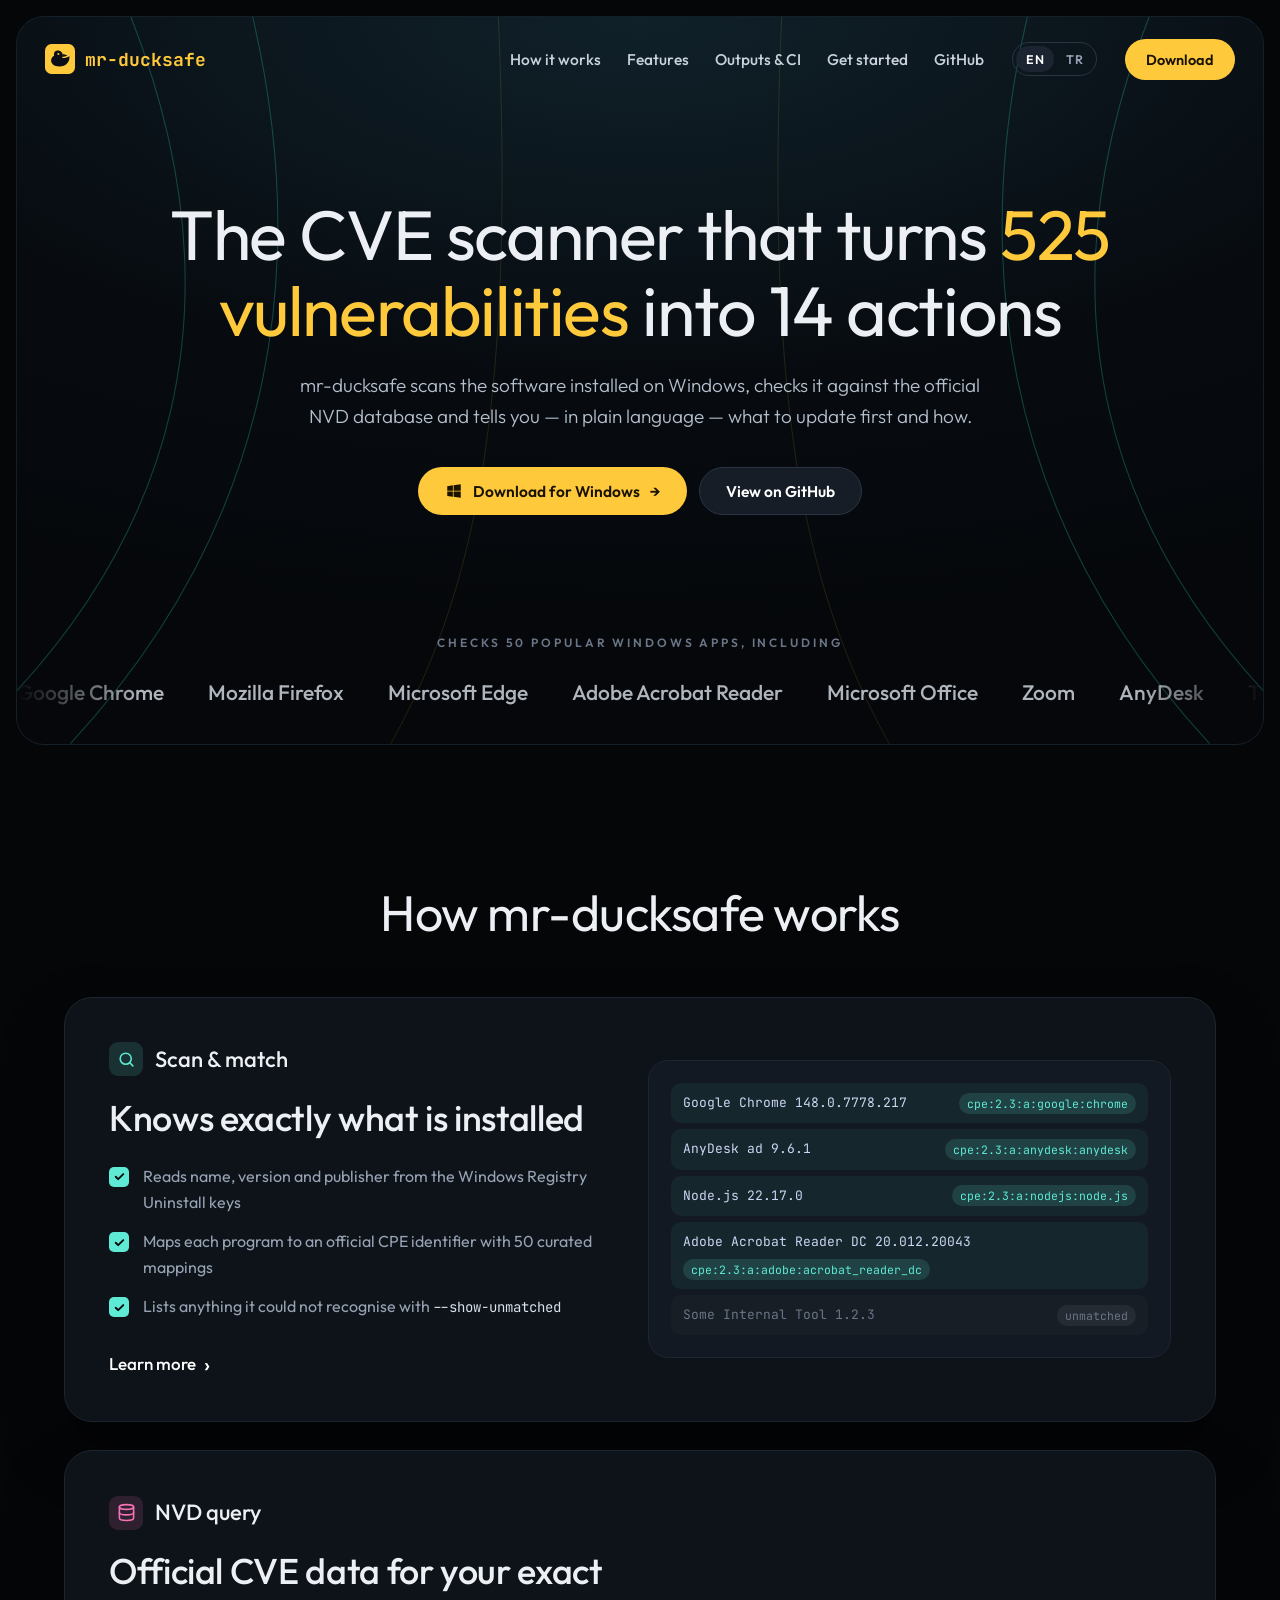
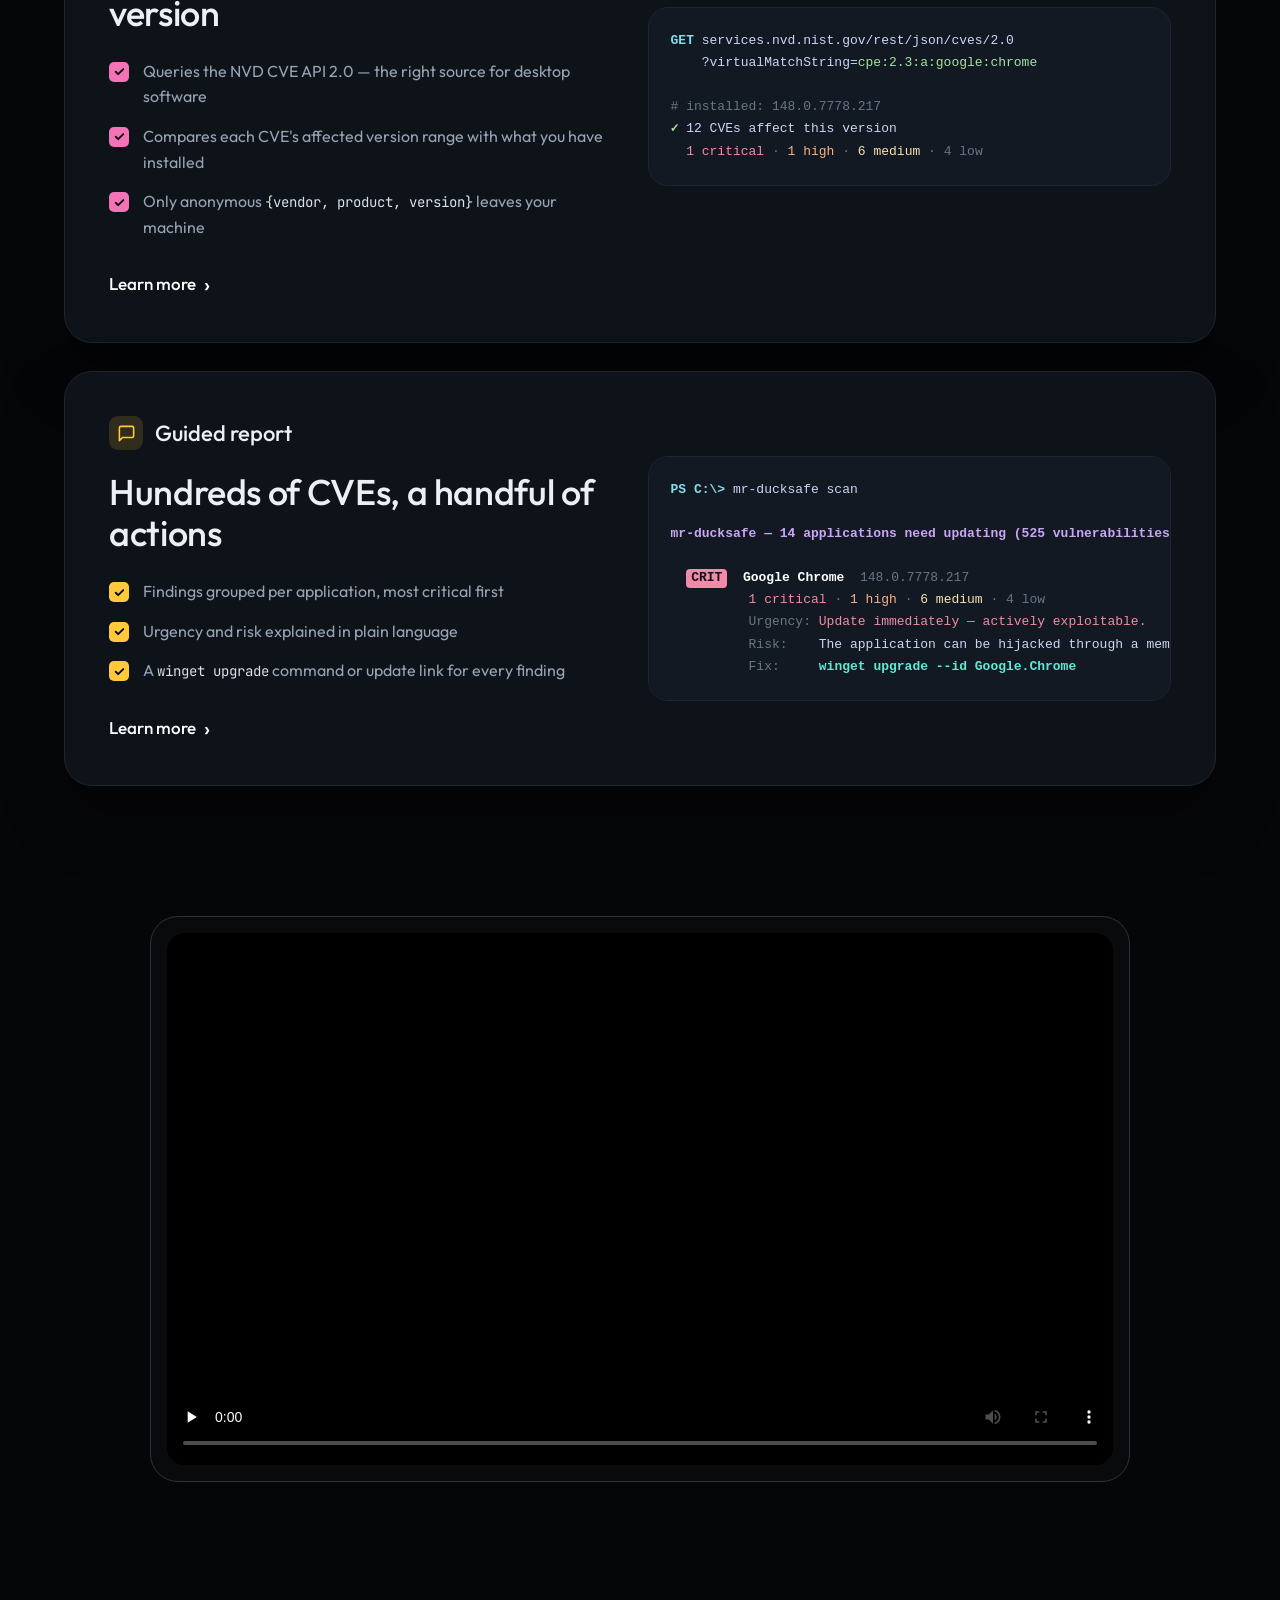
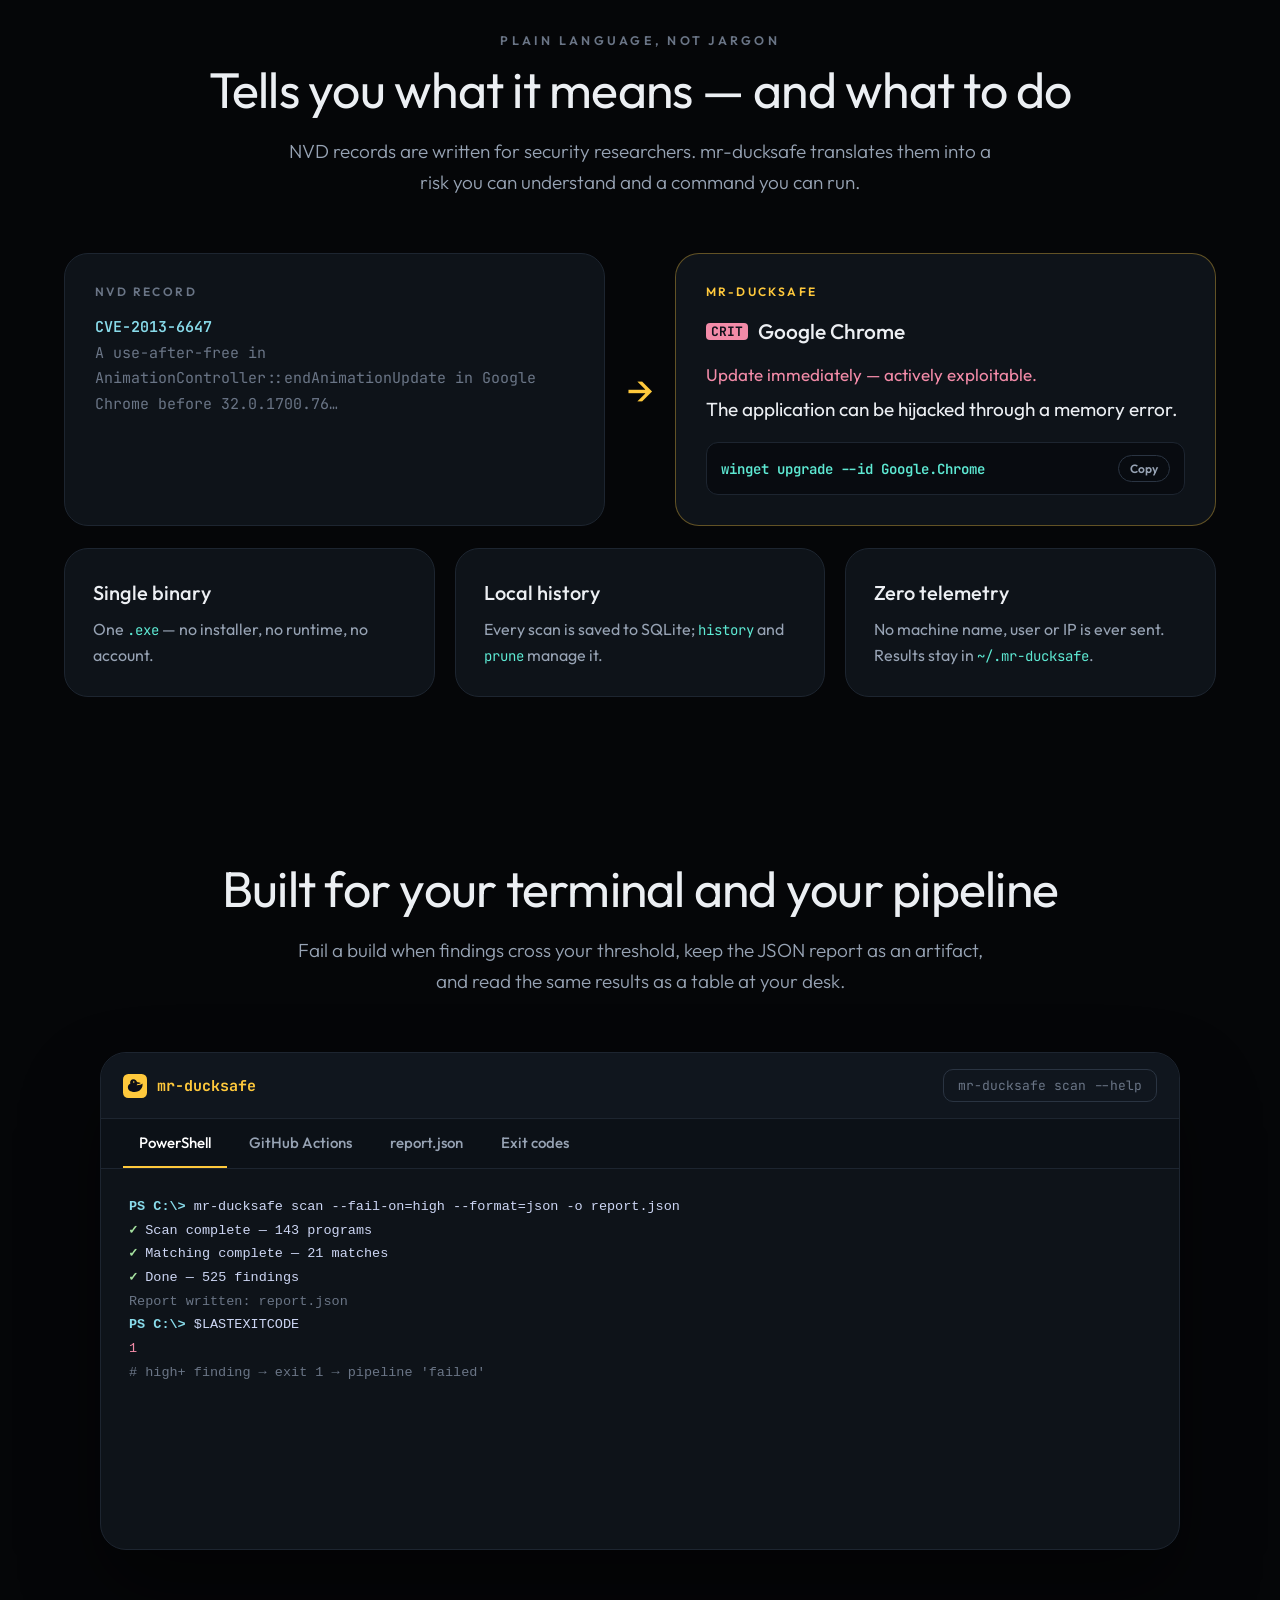
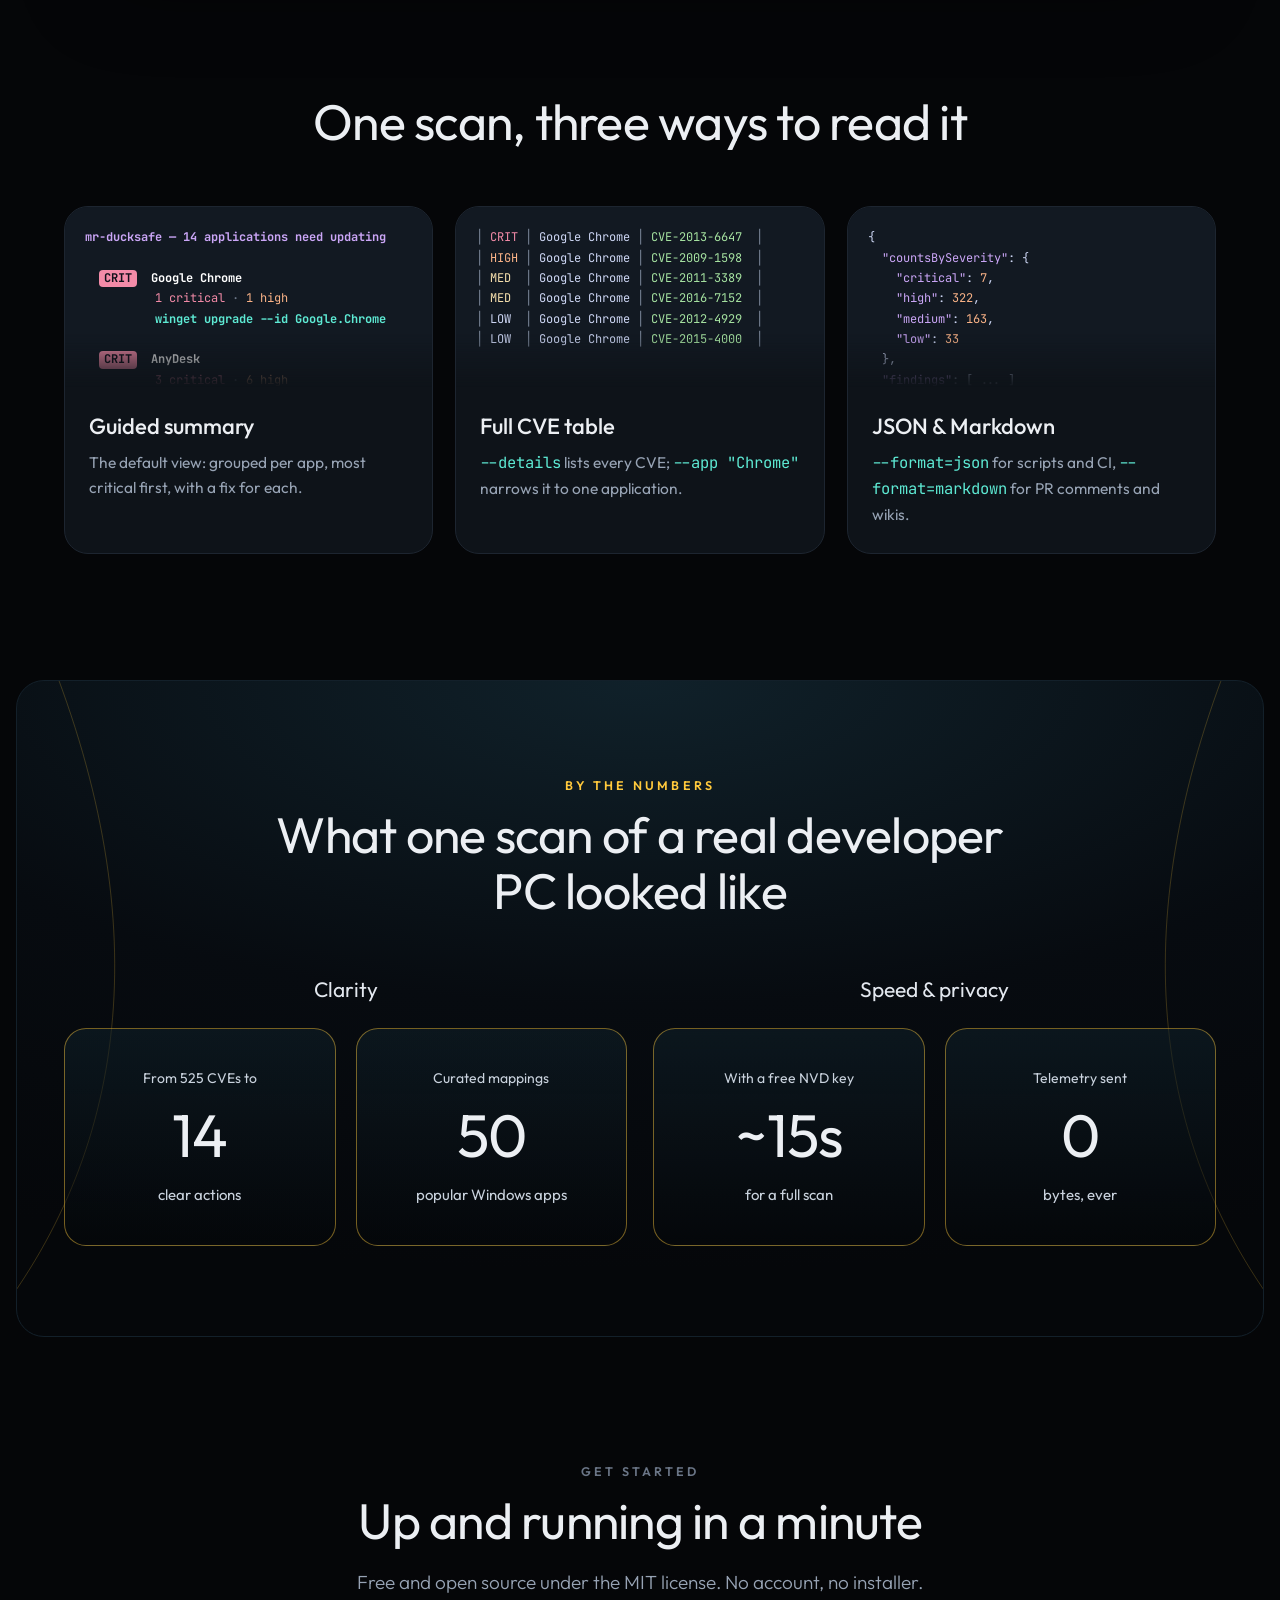
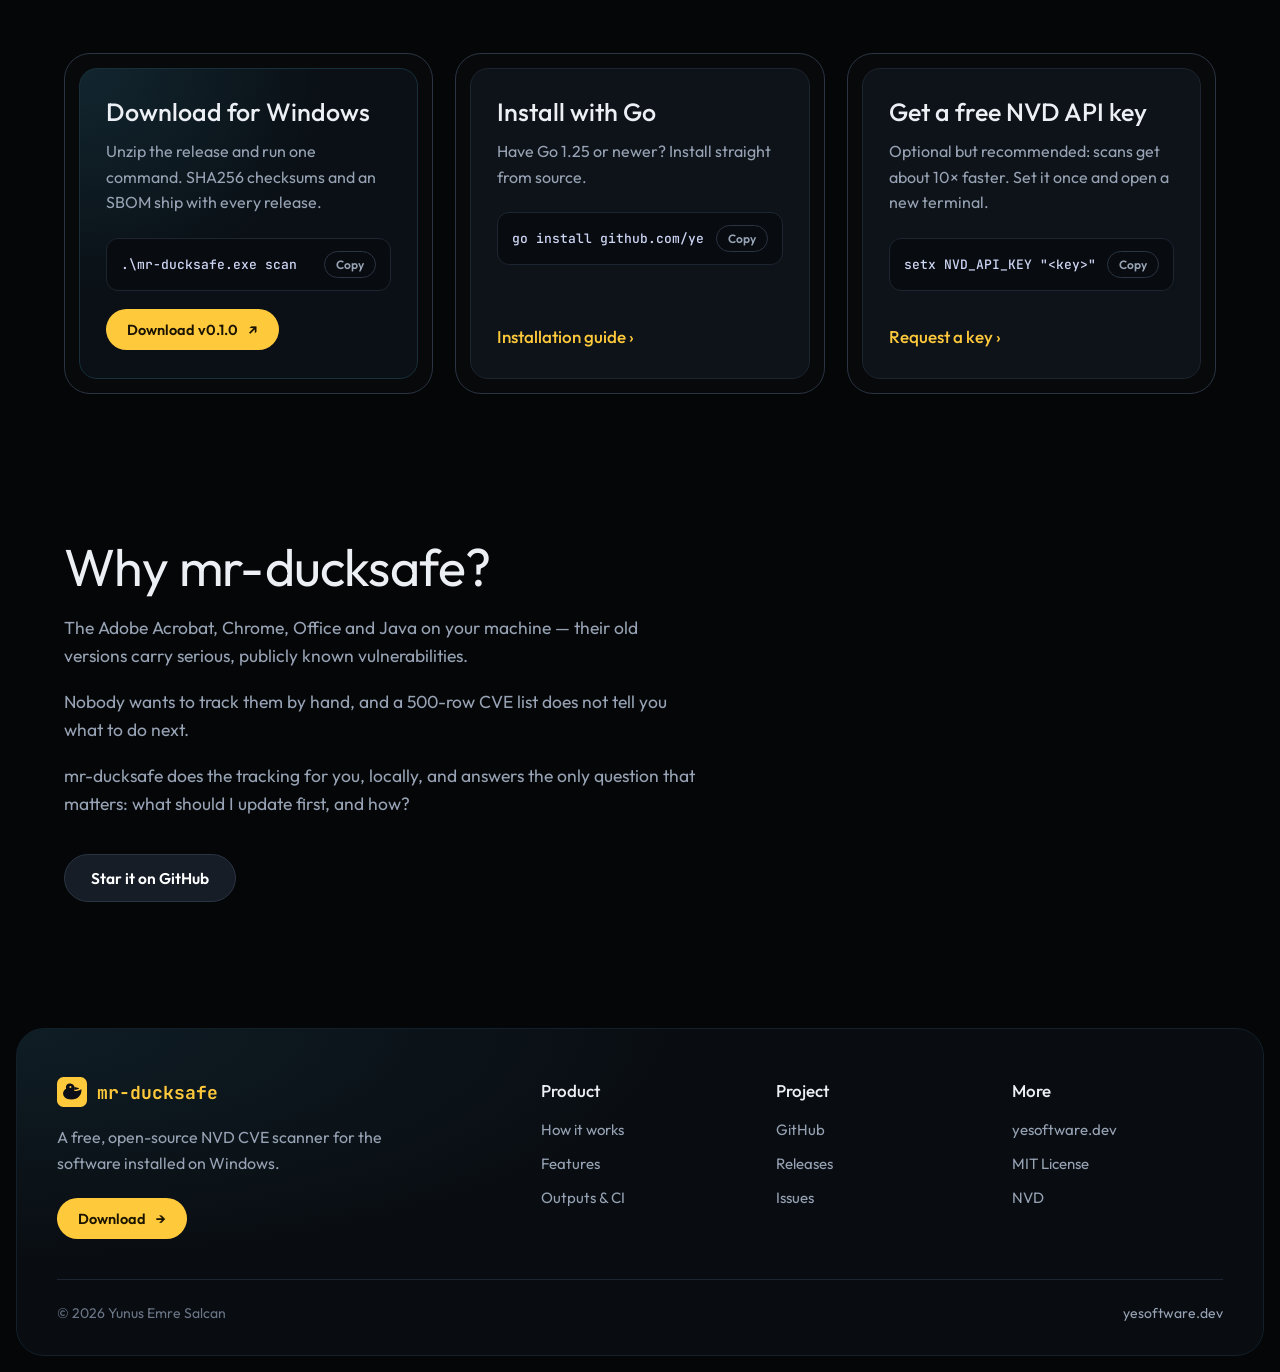
==== site/index.html @ 4a60c465 "site: open in English by default, add a yellow cursor glow The page now starts in English unless ?la" ====
<!doctype html>
<html lang="en">
<head>
  <meta charset="utf-8">
  <meta name="viewport" content="width=device-width, initial-scale=1">
  <title>mr-ducksafe — CVE scanner for Windows software</title>
  <meta name="description" content="Free, open-source NVD CVE scanner for the software installed on Windows. One .exe, one command: 525 CVEs become 14 clear actions, each with a plain-language risk and a fix.">
  <link rel="canonical" href="https://ducksafe.yesoftware.dev/">
  <link rel="icon" href="favicon.svg" type="image/svg+xml">
  <meta name="theme-color" content="#050608">
  <meta property="og:type" content="website">
  <meta property="og:title" content="mr-ducksafe — find the vulnerable software on your Windows PC">
  <meta property="og:description" content="One command. 525 known CVEs → 14 clear actions, in plain language, each with a fix.">
  <meta property="og:url" content="https://ducksafe.yesoftware.dev/">
  <meta property="og:image" content="https://ducksafe.yesoftware.dev/media/thumbnail.png">
  <meta name="twitter:card" content="summary_large_image">
  <link rel="preconnect" href="https://fonts.googleapis.com">
  <link rel="preconnect" href="https://fonts.gstatic.com" crossorigin>
  <link href="https://fonts.googleapis.com/css2?family=Outfit:wght@300;400;500;600&family=JetBrains+Mono:wght@400;600;700&display=swap" rel="stylesheet">
  <style>
    :root {
      --bg: #050608;
      --panel: #0B0F14;
      --card: #0E1319;
      --card-2: #121922;
      --line: #1D2530;
      --line-2: #2A3442;
      --text: #ECEFF3;
      --muted: #97A3B4;
      --faint: #6A7586;
      --yellow: #FFC93C;
      --yellow-ink: #1A1300;
      --mint: #5EEAD4;
      --pink: #F472B6;
      --violet: #A78BFA;
      --red: #F38BA8;
      --peach: #FAB387;
      --amber: #F9E2AF;
      --green: #A6E3A1;
      --sky: #89DCEB;
      --mauve: #CBA6F7;
      --max: 1200px;
      --sans: "Outfit", system-ui, -apple-system, "Segoe UI", Roboto, sans-serif;
      --mono: "JetBrains Mono", ui-monospace, SFMono-Regular, Menlo, Consolas, monospace;
    }
    * { box-sizing: border-box; }
    html { scroll-behavior: smooth; }
    @media (prefers-reduced-motion: reduce) { html { scroll-behavior: auto; } }
    html, body { overflow-x: clip; }
    body { margin: 0; background: var(--bg); color: var(--text); font: 400 17px/1.6 var(--sans); -webkit-font-smoothing: antialiased; }
    a { color: inherit; }
    img, video { max-width: 100%; display: block; }
    code { font-family: var(--mono); }
    .wrap { max-width: var(--max); margin: 0 auto; padding: 0 24px; }
    .skip { position: absolute; left: -999px; top: 8px; background: var(--yellow); color: var(--yellow-ink); padding: 8px 14px; border-radius: 8px; z-index: 100; }
    .skip:focus { left: 8px; }
    :focus-visible { outline: 2px solid var(--yellow); outline-offset: 3px; border-radius: 8px; }

    /* ---------- cursor glow ---------- */
    .glow-cursor { position: fixed; left: 0; top: 0; width: 560px; height: 560px; margin: -280px 0 0 -280px; border-radius: 50%;
      pointer-events: none; z-index: 60; opacity: 0; transition: opacity .3s ease;
      background: radial-gradient(circle, rgba(255,201,60,.16) 0%, rgba(255,201,60,.07) 30%, rgba(255,201,60,0) 65%);
      mix-blend-mode: screen; will-change: transform; }
    .glow-cursor.on { opacity: 1; }
    @media (hover: none), (pointer: coarse) { .glow-cursor { display: none; } }

    /* ---------- framed dark panels (hero / stats) ---------- */
    .frame { margin: 16px; border-radius: 28px; position: relative; overflow: hidden;
      background: radial-gradient(120% 90% at 50% 0%, #10212A 0%, #070B10 55%, #05070A 100%);
      border: 1px solid #13202A; }
    .frame .lines { position: absolute; inset: 0; width: 100%; height: 100%; pointer-events: none; }
    @media (max-width: 600px) { .frame { margin: 8px; border-radius: 20px; } }

    /* ---------- nav ---------- */
    .nav { position: relative; z-index: 3; display: flex; align-items: center; gap: 28px; height: 84px; padding: 0 28px; }
    .brand { display: flex; align-items: center; gap: 10px; text-decoration: none; }
    .brand img { width: 30px; height: 30px; }
    .brand span { font: 700 18px var(--mono); color: var(--yellow); }
    .brand { white-space: nowrap; }
    @media (max-width: 420px) { .brand span { font-size: 15px; } .nav { padding: 0 16px; gap: 12px; } }
    .nav ul { list-style: none; display: flex; gap: 26px; margin: 0 0 0 auto; padding: 0; }
    .nav ul a { text-decoration: none; color: #C9D2DD; font-size: 15.5px; font-weight: 500; }
    .nav ul a:hover { color: #fff; }
    .lang { display: inline-flex; border: 1px solid var(--line-2); border-radius: 999px; padding: 3px; gap: 2px; }
    .lang button { background: none; border: 0; color: var(--muted); font: 600 12.5px var(--sans); padding: 5px 10px; border-radius: 999px; cursor: pointer; letter-spacing: .04em; }
    .lang button[aria-pressed="true"] { background: #1B2430; color: #fff; }
    .pill { display: inline-flex; align-items: center; justify-content: center; gap: 10px; border-radius: 999px; padding: 13px 26px; font: 600 15.5px var(--sans); text-decoration: none; border: 1px solid transparent; cursor: pointer; white-space: nowrap; transition: transform .15s ease, background .15s ease, border-color .15s ease; }
    .pill:hover { transform: translateY(-1px); }
    .pill-y { background: var(--yellow); color: var(--yellow-ink); }
    .pill-y:hover { background: #FFD45F; }
    .pill-dark { background: #161D27; color: #fff; border-color: var(--line-2); }
    .pill-dark:hover { border-color: #3B4757; }
    .pill-sm { padding: 10px 20px; font-size: 14.5px; }
    .pill svg { width: 18px; height: 18px; }
    .menu-btn { display: none; margin-left: auto; background: none; border: 1px solid var(--line-2); color: var(--text); border-radius: 10px; padding: 8px 10px; }
    @media (max-width: 960px) {
      .nav ul, .nav .pill { display: none; }
      .nav .lang { margin-left: auto; }
      .menu-btn { display: inline-flex; margin-left: 10px; }
      .nav.open ul { display: flex; flex-direction: column; position: absolute; top: 76px; left: 12px; right: 12px; background: #0C1218; border: 1px solid var(--line); padding: 18px 22px; gap: 14px; border-radius: 16px; }
    }

    /* ---------- hero ---------- */
    .hero-body { position: relative; z-index: 2; text-align: center; padding: 96px 24px 64px; max-width: 1000px; margin: 0 auto; }
    .hero-body h1 { font-weight: 400; font-size: clamp(38px, 5.6vw, 70px); line-height: 1.08; letter-spacing: -.02em; margin: 0 0 22px; }
    .hero-body h1 em { font-style: normal; color: var(--yellow); }
    .hero-body p { color: #B4BFCC; font-size: 19px; max-width: 680px; margin: 0 auto 36px; font-weight: 300; }
    .hero-cta { display: flex; flex-wrap: wrap; gap: 12px; justify-content: center; }
    .apps { position: relative; z-index: 2; padding: 26px 0 34px; overflow: hidden; -webkit-mask-image: linear-gradient(90deg, transparent, #000 10%, #000 90%, transparent); mask-image: linear-gradient(90deg, transparent, #000 10%, #000 90%, transparent); }
    .apps-label { position: relative; z-index: 2; text-align: center; font: 600 12px var(--sans); letter-spacing: .24em; text-transform: uppercase; color: var(--faint); margin-top: 56px; }
    .marquee { display: flex; gap: 44px; width: max-content; animation: slide 60s linear infinite; }
    .marquee span { font-weight: 500; font-size: 21px; color: #D6DCE4; opacity: .82; white-space: nowrap; }
    @keyframes slide { to { transform: translateX(-50%); } }
    @media (prefers-reduced-motion: reduce) { .marquee { animation: none; } }

    /* ---------- section headings ---------- */
    section.block { padding: 110px 0; position: relative; }
    .eyebrow { font: 600 12.5px var(--sans); letter-spacing: .26em; text-transform: uppercase; color: var(--faint); }
    .eyebrow.y { color: var(--yellow); }
    h2 { font-weight: 400; font-size: clamp(32px, 4vw, 50px); line-height: 1.12; letter-spacing: -.015em; margin: 14px 0 18px; }
    .lead { color: var(--muted); font-size: 19px; font-weight: 300; max-width: 720px; margin: 0 auto; }
    .center { text-align: center; }
    .center .lead { margin: 0 auto; }
    .head { margin-bottom: 56px; }

    /* ---------- stacked product cards ---------- */
    .stack { display: grid; gap: 28px; }
    .pcard { display: grid; grid-template-columns: minmax(0, 1fr) minmax(0, 1.05fr); gap: 40px; align-items: center; background: var(--card); border: 1px solid var(--line); border-radius: 28px; padding: 44px; box-shadow: 0 30px 60px rgba(0,0,0,.35); }
    .pcard-name { display: flex; align-items: center; gap: 12px; font-size: 22px; font-weight: 500; }
    .pcard-name .ic { width: 34px; height: 34px; border-radius: 9px; display: grid; place-items: center; }
    .pcard-name .ic svg { width: 19px; height: 19px; }
    .pcard h3 { font-weight: 500; font-size: clamp(26px, 2.8vw, 36px); line-height: 1.15; letter-spacing: -.01em; margin: 20px 0 26px; }
    .checks { list-style: none; margin: 0 0 30px; padding: 0; display: grid; gap: 14px; }
    .checks li { position: relative; padding-left: 34px; color: var(--muted); font-size: 16px; }
    .checks li code { color: #D9E1EA; font-size: 14px; }
    .checks li::before { content: ""; position: absolute; left: 0; top: 3px; width: 20px; height: 20px; border-radius: 5px; background: var(--c) url("data:image/svg+xml,%3Csvg xmlns='http://www.w3.org/2000/svg' viewBox='0 0 24 24' fill='none' stroke='%23050608' stroke-width='3.4' stroke-linecap='round' stroke-linejoin='round'%3E%3Cpath d='M5 12.5l4.5 4.5L19 7.5'/%3E%3C/svg%3E") center / 13px no-repeat; }
    .more { display: inline-flex; align-items: center; gap: 8px; font-weight: 500; text-decoration: none; color: #fff; }
    .more::after { content: "›"; font-size: 22px; line-height: 1; transition: transform .15s; }
    .more:hover::after { transform: translateX(3px); }
    .viz { background: var(--card-2); border: 1px solid var(--line); border-radius: 20px; padding: 22px; min-width: 0; font: 400 13px/1.7 var(--mono); color: #CDD6F4; overflow-x: auto; }
    .viz .row { display: flex; flex-wrap: wrap; justify-content: space-between; align-items: center; gap: 6px 14px; padding: 9px 12px; border-radius: 10px; }
    .viz .row + .row { margin-top: 6px; }
    .viz .row.ok { background: rgba(94,234,212,.06); }
    .viz .row.no { background: rgba(255,255,255,.02); color: var(--faint); }
    .viz .tag { font-size: 11.5px; padding: 1px 8px; border-radius: 999px; }
    .tag.m { background: rgba(94,234,212,.14); color: var(--mint); }
    .tag.u { background: rgba(255,255,255,.06); color: var(--faint); }
    .viz pre { margin: 0; white-space: pre; }
    .viz .http { color: var(--sky); font-weight: 700; }
    @media (max-width: 900px) { .pcard { grid-template-columns: 1fr; padding: 30px 24px; } }

    /* terminal colours */
    .c-prompt { color: var(--sky); font-weight: 700; } .c-dim { color: var(--faint); } .c-head { color: var(--mauve); font-weight: 700; }
    .c-app { color: #fff; font-weight: 700; } .c-red { color: var(--red); } .c-peach { color: var(--peach); } .c-amber { color: var(--amber); }
    .c-fix { color: var(--mint); font-weight: 700; } .c-ok { color: var(--green); font-weight: 700; } .c-k { color: var(--mauve); } .c-s { color: var(--green); } .c-v { color: var(--peach); }
    .badge { display: inline-block; padding: 0 5px; border-radius: 4px; font-weight: 700; color: #11111B; line-height: 1.45; }
    .b-crit { background: var(--red); } .b-high { background: var(--peach); }

    /* ---------- framed video ---------- */
    .vframe { border: 1px solid var(--line-2); border-radius: 28px; padding: 16px; background: rgba(255,255,255,.015); max-width: 980px; margin: 0 auto; }
    .vframe .inner { border-radius: 18px; overflow: hidden; background: #000; aspect-ratio: 16 / 9; }
    .vframe video { width: 100%; height: 100%; object-fit: cover; }

    /* ---------- features (go further) ---------- */
    .compare { display: grid; grid-template-columns: 1fr auto 1fr; gap: 22px; align-items: stretch; margin-top: 56px; }
    .compare > * { min-width: 0; }
    .ccard { background: var(--card); border: 1px solid var(--line); border-radius: 24px; padding: 30px; }
    .ccard.good { border-color: rgba(255,201,60,.35); }
    .ccard .lbl { font: 600 12px var(--sans); letter-spacing: .2em; text-transform: uppercase; color: var(--faint); }
    .ccard.good .lbl { color: var(--yellow); }
    .raw { font: 400 15px/1.7 var(--mono); color: var(--faint); margin: 16px 0 0; overflow-wrap: anywhere; }
    .raw b { color: var(--sky); font-weight: 600; }
    .verdict .app { display: flex; align-items: center; gap: 10px; font-size: 21px; font-weight: 500; margin-top: 16px; }
    .verdict .urg { color: var(--red); margin: 12px 0 6px; }
    .verdict .risk { font-size: 19px; margin: 0 0 18px; }
    .fixline { display: flex; align-items: center; gap: 12px; justify-content: space-between; background: #080B10; border: 1px solid var(--line); border-radius: 12px; padding: 12px 14px; font: 600 14px var(--mono); color: var(--mint); }
    .fixline > span { white-space: nowrap; overflow-x: auto; min-width: 0; }
    .copy { background: transparent; border: 1px solid var(--line-2); color: var(--muted); border-radius: 999px; padding: 5px 11px; font: 600 12px var(--sans); cursor: pointer; flex: none; }
    .copy:hover { color: #fff; border-color: #3B4757; }
    .arrow { align-self: center; color: var(--yellow); font-size: 40px; }
    .features { display: grid; grid-template-columns: repeat(3, minmax(0, 1fr)); gap: 20px; margin-top: 22px; }
    .feature { background: var(--card); border: 1px solid var(--line); border-radius: 24px; padding: 28px; }
    .feature h3 { font-weight: 500; font-size: 20px; margin: 0 0 8px; }
    .feature p { margin: 0; color: var(--muted); font-size: 16px; }
    .feature code { color: var(--mint); font-size: 14px; }
    @media (max-width: 900px) { .compare { grid-template-columns: 1fr; } .arrow { transform: rotate(90deg); justify-self: center; } .features { grid-template-columns: 1fr 1fr; } }
    @media (max-width: 600px) { .features { grid-template-columns: 1fr; } }

    /* ---------- tabbed product window ---------- */
    .window { max-width: 1080px; margin: 0 auto; background: var(--card); border: 1px solid var(--line); border-radius: 26px; overflow: hidden; box-shadow: 0 40px 80px rgba(0,0,0,.45); }
    .win-top { display: flex; align-items: center; justify-content: space-between; gap: 16px; padding: 16px 22px; background: #10161E; border-bottom: 1px solid var(--line); }
    .win-top .brand img { width: 24px; height: 24px; }
    .win-top .brand span { font-size: 15px; }
    .win-search { font: 400 13px var(--mono); color: var(--faint); border: 1px solid var(--line-2); border-radius: 10px; padding: 7px 14px; }
    .tabs { display: flex; gap: 6px; padding: 0 22px; border-bottom: 1px solid var(--line); background: #0C1117; overflow-x: auto; }
    .tabs button { background: none; border: 0; border-bottom: 2px solid transparent; color: var(--muted); font: 500 15px var(--sans); padding: 14px 16px; cursor: pointer; white-space: nowrap; }
    .tabs button[aria-selected="true"] { color: #fff; border-bottom-color: var(--yellow); }
    .tabpanel { padding: 26px 28px; font: 400 13.5px/1.75 var(--mono); color: #CDD6F4; overflow-x: auto; min-height: 380px; }
    .tabpanel pre { margin: 0; white-space: pre; }
    .tabpanel[hidden] { display: none; }

    /* ---------- three cards ---------- */
    .tri { display: grid; grid-template-columns: repeat(3, minmax(0, 1fr)); gap: 22px; }
    .tcard { background: var(--card); border: 1px solid var(--line); border-radius: 24px; overflow: hidden; display: flex; flex-direction: column; }
    .tcard .peek { background: var(--card-2); border-bottom: 1px solid var(--line); padding: 20px; font: 400 12px/1.7 var(--mono); color: #CDD6F4; height: 180px; overflow: hidden; white-space: pre; -webkit-mask-image: linear-gradient(#000 70%, transparent); mask-image: linear-gradient(#000 70%, transparent); }
    .tcard .body { padding: 22px 24px 26px; }
    .tcard h3 { font-weight: 500; font-size: 22px; margin: 0 0 6px; }
    .tcard p { margin: 0; color: var(--muted); font-size: 15.5px; }
    .tcard code { color: var(--mint); }
    @media (max-width: 900px) { .tri { grid-template-columns: 1fr; } }

    /* ---------- stats panel ---------- */
    .stats-body { position: relative; z-index: 2; padding: 96px 24px 90px; max-width: var(--max); margin: 0 auto; text-align: center; }
    .stats-body h2 { max-width: 760px; margin-left: auto; margin-right: auto; }
    .groups { display: grid; grid-template-columns: 1fr 1fr; gap: 26px; margin-top: 54px; }
    .group-title { font-size: 21px; font-weight: 400; color: #E2E7EE; margin-bottom: 22px; }
    .scards { display: grid; grid-template-columns: 1fr 1fr; gap: 20px; }
    .scard { border: 1px solid rgba(255,201,60,.45); border-radius: 22px; padding: 38px 18px; background: linear-gradient(180deg, rgba(16,33,42,.55), rgba(5,7,10,.4)); }
    .scard small { display: block; color: #C9D2DD; font-size: 14px; }
    .scard b { display: block; font-weight: 400; font-size: clamp(44px, 5vw, 60px); line-height: 1.1; margin: 12px 0; letter-spacing: -.02em; }
    .scard span { color: #C9D2DD; font-size: 15px; }
    @media (max-width: 900px) { .groups { grid-template-columns: 1fr; } }

    /* ---------- get started (framed cards) ---------- */
    .gs { display: grid; grid-template-columns: repeat(3, minmax(0, 1fr)); gap: 22px; }
    .gs-outer, .gs-inner { min-width: 0; }
    .gs-outer { border: 1px solid var(--line-2); border-radius: 26px; padding: 14px; background: rgba(255,255,255,.012); }
    .gs-inner { height: 100%; border-radius: 18px; padding: 28px 26px; background: var(--card); border: 1px solid var(--line); display: flex; flex-direction: column; }
    .gs-inner.dark { background: radial-gradient(120% 120% at 0% 0%, #12262F 0%, #0A1016 60%); border-color: #17303A; }
    .gs-inner h3 { font-weight: 500; font-size: 25px; line-height: 1.2; margin: 0 0 12px; }
    .gs-inner p { color: var(--muted); margin: 0 0 22px; font-size: 16px; }
    .gs-inner .fixline { margin-bottom: 18px; font-size: 13px; color: #CDD6F4; font-weight: 500; }
    .gs-inner .actions { margin-top: auto; }
    .link-y { color: var(--yellow); font-weight: 500; text-decoration: none; }
    .link-y::after { content: " ›"; }
    @media (max-width: 900px) { .gs { grid-template-columns: 1fr; } }

    /* ---------- why ---------- */
    .why { max-width: 640px; }
    .why h2 { font-size: clamp(36px, 4.2vw, 52px); }
    .why p { color: var(--muted); font-size: 17.5px; margin: 0 0 18px; }
    .why .pill { margin-top: 18px; }

    /* ---------- footer ---------- */
    footer .frame { background: radial-gradient(90% 120% at 0% 0%, #0F1D25 0%, #090D12 60%); padding: 48px 40px 30px; }
    .foot { display: grid; grid-template-columns: 1.3fr 2fr; gap: 40px; position: relative; z-index: 2; }
    .foot p { color: var(--muted); max-width: 360px; margin: 18px 0 22px; font-size: 16px; }
    .cols { display: grid; grid-template-columns: repeat(3, 1fr); gap: 24px; }
    .cols h4 { margin: 0 0 14px; font-weight: 500; font-size: 17px; }
    .cols a { display: block; color: var(--muted); text-decoration: none; font-size: 15px; margin-bottom: 10px; }
    .cols a:hover { color: #fff; }
    .legal { position: relative; z-index: 2; display: flex; flex-wrap: wrap; justify-content: space-between; gap: 12px; border-top: 1px solid var(--line); margin-top: 40px; padding-top: 22px; color: var(--faint); font-size: 14px; }
    .legal a { color: var(--muted); text-decoration: none; }
    @media (max-width: 900px) { .foot { grid-template-columns: 1fr; } }
    @media (max-width: 520px) { .cols { grid-template-columns: 1fr 1fr; } footer .frame { padding: 36px 22px 24px; } section.block { padding: 80px 0; } .wrap { padding: 0 16px; } }
  </style>
</head>
<body>
  <a class="skip" href="#main" data-i18n="skip">Skip to content</a>
  <div class="glow-cursor" aria-hidden="true"></div>

  <!-- ================= HERO (framed) ================= -->
  <header class="frame" id="top">
    <svg class="lines" viewBox="0 0 1400 820" preserveAspectRatio="none" aria-hidden="true">
      <g fill="none" stroke="#2DD4BF" stroke-opacity=".28" stroke-width="1.2">
        <path d="M-60 820 C 180 600, 260 320, 120 -20"/>
        <path d="M60 820 C 300 560, 330 260, 260 -20"/>
        <path d="M1460 820 C 1220 600, 1140 320, 1280 -20"/>
        <path d="M1340 820 C 1100 560, 1070 260, 1140 -20"/>
      </g>
      <g fill="none" stroke="#FFC93C" stroke-opacity=".14" stroke-width="1">
        <path d="M420 820 C 520 640, 560 420, 540 -20"/>
        <path d="M980 820 C 880 640, 840 420, 860 -20"/>
      </g>
    </svg>
    <nav class="nav" id="nav" aria-label="Main">
      <a class="brand" href="#top" aria-label="mr-ducksafe"><img src="favicon.svg" alt=""><span>mr-ducksafe</span></a>
      <ul id="menu">
        <li><a href="#how" data-i18n="nav.how">How it works</a></li>
        <li><a href="#features" data-i18n="nav.features">Features</a></li>
        <li><a href="#outputs" data-i18n="nav.outputs">Outputs &amp; CI</a></li>
        <li><a href="#start" data-i18n="nav.start">Get started</a></li>
        <li><a href="https://github.com/Yemresalcan/Mr-ducksafe">GitHub</a></li>
      </ul>
      <div class="lang" role="group" aria-label="Language">
        <button type="button" data-lang="en" aria-pressed="true">EN</button>
        <button type="button" data-lang="tr" aria-pressed="false">TR</button>
      </div>
      <a class="pill pill-y pill-sm" href="https://github.com/Yemresalcan/Mr-ducksafe/releases/latest" data-i18n="nav.download">Download</a>
      <button class="menu-btn" aria-label="Menu" aria-expanded="false" aria-controls="menu">
        <svg width="20" height="20" viewBox="0 0 24 24" fill="none" stroke="currentColor" stroke-width="2" stroke-linecap="round"><path d="M4 7h16M4 12h16M4 17h16"/></svg>
      </button>
    </nav>

    <div class="hero-body">
      <h1 data-i18n="hero.title">The CVE scanner that turns <em>525 vulnerabilities</em> into 14 actions</h1>
      <p data-i18n="hero.lead">mr-ducksafe scans the software installed on Windows, checks it against the official NVD database and tells you — in plain language — what to update first and how.</p>
      <div class="hero-cta">
        <a class="pill pill-y" href="https://github.com/Yemresalcan/Mr-ducksafe/releases/download/v0.1.0/mr-ducksafe_0.1.0_Windows_x86_64.zip">
          <svg viewBox="0 0 24 24" fill="currentColor" aria-hidden="true"><path d="M3 5.5 10.5 4.4v7.1H3zm0 13L10.5 19.6v-7H3zm8.5 1.2L21 21V12.6h-9.5zm0-15.4v7.2H21V3z"/></svg>
          <span data-i18n="hero.cta">Download for Windows</span> →
        </a>
        <a class="pill pill-dark" href="https://github.com/Yemresalcan/Mr-ducksafe" data-i18n="hero.cta2">View on GitHub</a>
      </div>
    </div>

    <div class="apps-label" data-i18n="hero.apps">Checks 50 popular Windows apps, including</div>
    <div class="apps" aria-hidden="true">
      <div class="marquee">
        <span>Google Chrome</span><span>Mozilla Firefox</span><span>Microsoft Edge</span><span>Adobe Acrobat Reader</span><span>Microsoft Office</span><span>Zoom</span><span>AnyDesk</span><span>TeamViewer</span><span>Node.js</span><span>Python</span><span>Git</span><span>Docker Desktop</span><span>VS Code</span><span>7-Zip</span><span>VLC</span><span>Notepad++</span><span>WinRAR</span><span>OBS Studio</span>
        <span>Google Chrome</span><span>Mozilla Firefox</span><span>Microsoft Edge</span><span>Adobe Acrobat Reader</span><span>Microsoft Office</span><span>Zoom</span><span>AnyDesk</span><span>TeamViewer</span><span>Node.js</span><span>Python</span><span>Git</span><span>Docker Desktop</span><span>VS Code</span><span>7-Zip</span><span>VLC</span><span>Notepad++</span><span>WinRAR</span><span>OBS Studio</span>
      </div>
    </div>
  </header>

  <main id="main">
    <!-- ================= HOW IT WORKS (stacked cards) ================= -->
    <section class="block" id="how">
      <div class="wrap">
        <div class="head center">
          <h2 data-i18n="how.title">How mr-ducksafe works</h2>
        </div>
        <div class="stack">
          <article class="pcard">
            <div>
              <div class="pcard-name"><span class="ic" style="background:rgba(94,234,212,.14);color:var(--mint)"><svg viewBox="0 0 24 24" fill="none" stroke="currentColor" stroke-width="2" stroke-linecap="round" stroke-linejoin="round"><circle cx="11" cy="11" r="7"/><path d="m20 20-3.5-3.5"/></svg></span><span data-i18n="how.c1.name">Scan &amp; match</span></div>
              <h3 data-i18n="how.c1.title">Knows exactly what is installed</h3>
              <ul class="checks" style="--c:var(--mint)">
                <li data-i18n="how.c1.l1">Reads name, version and publisher from the Windows Registry Uninstall keys</li>
                <li data-i18n="how.c1.l2">Maps each program to an official CPE identifier with 50 curated mappings</li>
                <li data-i18n="how.c1.l3">Lists anything it could not recognise with <code>--show-unmatched</code></li>
              </ul>
              <a class="more" href="https://github.com/Yemresalcan/Mr-ducksafe#how-it-works" data-i18n="more">Learn more</a>
            </div>
            <div class="viz" aria-label="Matching example">
              <div class="row ok"><span>Google Chrome 148.0.7778.217</span><span class="tag m">cpe:2.3:a:google:chrome</span></div>
              <div class="row ok"><span>AnyDesk ad 9.6.1</span><span class="tag m">cpe:2.3:a:anydesk:anydesk</span></div>
              <div class="row ok"><span>Node.js 22.17.0</span><span class="tag m">cpe:2.3:a:nodejs:node.js</span></div>
              <div class="row ok"><span>Adobe Acrobat Reader DC 20.012.20043</span><span class="tag m">cpe:2.3:a:adobe:acrobat_reader_dc</span></div>
              <div class="row no"><span>Some Internal Tool 1.2.3</span><span class="tag u" data-i18n="how.c1.unmatched">unmatched</span></div>
            </div>
          </article>

          <article class="pcard">
            <div>
              <div class="pcard-name"><span class="ic" style="background:rgba(244,114,182,.14);color:var(--pink)"><svg viewBox="0 0 24 24" fill="none" stroke="currentColor" stroke-width="2" stroke-linecap="round" stroke-linejoin="round"><ellipse cx="12" cy="5" rx="9" ry="3"/><path d="M3 5v14c0 1.7 4 3 9 3s9-1.3 9-3V5"/><path d="M3 12c0 1.7 4 3 9 3s9-1.3 9-3"/></svg></span><span data-i18n="how.c2.name">NVD query</span></div>
              <h3 data-i18n="how.c2.title">Official CVE data for your exact version</h3>
              <ul class="checks" style="--c:var(--pink)">
                <li data-i18n="how.c2.l1">Queries the NVD CVE API 2.0 — the right source for desktop software</li>
                <li data-i18n="how.c2.l2">Compares each CVE's affected version range with what you have installed</li>
                <li data-i18n="how.c2.l3">Only anonymous <code>{vendor, product, version}</code> leaves your machine</li>
              </ul>
              <a class="more" href="https://github.com/Yemresalcan/Mr-ducksafe#privacy" data-i18n="more">Learn more</a>
            </div>
            <div class="viz"><pre><span class="http">GET</span> services.nvd.nist.gov/rest/json/cves/2.0
    ?virtualMatchString=<span class="c-s">cpe:2.3:a:google:chrome</span>

<span class="c-dim"># installed: 148.0.7778.217</span>
<span class="c-ok">✓</span> <span data-i18n="how.c2.viz">12 CVEs affect this version</span>
  <span class="c-red">1 critical</span> <span class="c-dim">·</span> <span class="c-peach">1 high</span> <span class="c-dim">·</span> <span class="c-amber">6 medium</span> <span class="c-dim">·</span> <span class="c-dim">4 low</span></pre></div>
          </article>

          <article class="pcard">
            <div>
              <div class="pcard-name"><span class="ic" style="background:rgba(255,201,60,.14);color:var(--yellow)"><svg viewBox="0 0 24 24" fill="none" stroke="currentColor" stroke-width="2" stroke-linecap="round" stroke-linejoin="round"><path d="M21 15a2 2 0 0 1-2 2H7l-4 4V5a2 2 0 0 1 2-2h14a2 2 0 0 1 2 2z"/></svg></span><span data-i18n="how.c3.name">Guided report</span></div>
              <h3 data-i18n="how.c3.title">Hundreds of CVEs, a handful of actions</h3>
              <ul class="checks" style="--c:var(--yellow)">
                <li data-i18n="how.c3.l1">Findings grouped per application, most critical first</li>
                <li data-i18n="how.c3.l2">Urgency and risk explained in plain language</li>
                <li data-i18n="how.c3.l3">A <code>winget upgrade</code> command or update link for every finding</li>
              </ul>
              <a class="more" href="https://github.com/Yemresalcan/Mr-ducksafe#sample-output" data-i18n="more">Learn more</a>
            </div>
            <div class="viz"><pre data-i18n="term.summary"><span class="c-prompt">PS C:\&gt;</span> mr-ducksafe scan

<span class="c-head">mr-ducksafe — 14 applications need updating (525 vulnerabilities)</span>

  <span class="badge b-crit">CRIT</span>  <span class="c-app">Google Chrome</span>  <span class="c-dim">148.0.7778.217</span>
          <span class="c-red">1 critical</span> <span class="c-dim">·</span> <span class="c-peach">1 high</span> <span class="c-dim">·</span> <span class="c-amber">6 medium</span> <span class="c-dim">·</span> <span class="c-dim">4 low</span>
          <span class="c-dim">Urgency:</span> <span class="c-red">Update immediately — actively exploitable.</span>
          <span class="c-dim">Risk:   </span> The application can be hijacked through a memory error.
          <span class="c-dim">Fix:    </span> <span class="c-fix">winget upgrade --id Google.Chrome</span></pre></div>
          </article>
        </div>
      </div>
    </section>

    <!-- ================= VIDEO (framed) ================= -->
    <section class="block" id="video" style="padding-top:20px">
      <div class="wrap">
        <div class="vframe">
          <div class="inner">
            <video controls preload="none" playsinline poster="media/thumbnail.png" aria-label="mr-ducksafe promo video">
              <source src="media/mr-ducksafe-youtube.mp4" type="video/mp4">
            </video>
          </div>
        </div>
      </div>
    </section>

    <!-- ================= FEATURES ================= -->
    <section class="block" id="features" style="padding-top:40px">
      <div class="wrap">
        <div class="center">
          <div class="eyebrow" data-i18n="feat.eyebrow">Plain language, not jargon</div>
          <h2 data-i18n="feat.title">Tells you what it means — and what to do</h2>
          <p class="lead" data-i18n="feat.lead">NVD records are written for security researchers. mr-ducksafe translates them into a risk you can understand and a command you can run.</p>
        </div>
        <div class="compare">
          <div class="ccard">
            <div class="lbl" data-i18n="feat.nvd">NVD record</div>
            <p class="raw"><b>CVE-2013-6647</b><br>A use-after-free in AnimationController::endAnimationUpdate in Google Chrome before 32.0.1700.76…</p>
          </div>
          <div class="arrow" aria-hidden="true">→</div>
          <div class="ccard good">
            <div class="lbl">mr-ducksafe</div>
            <div class="verdict">
              <div class="app"><span class="badge b-crit" style="font:700 13px var(--mono)">CRIT</span>Google Chrome</div>
              <p class="urg" data-i18n="feat.urg">Update immediately — actively exploitable.</p>
              <p class="risk" data-i18n="feat.risk">The application can be hijacked through a memory error.</p>
              <div class="fixline"><span>winget upgrade --id Google.Chrome</span><button class="copy" data-copy="winget upgrade --id Google.Chrome" data-i18n="copy">Copy</button></div>
            </div>
          </div>
        </div>
        <div class="features">
          <div class="feature"><h3 data-i18n="f1.t">Single binary</h3><p data-i18n="f1.d">One <code>.exe</code> — no installer, no runtime, no account.</p></div>
          <div class="feature"><h3 data-i18n="f2.t">Local history</h3><p data-i18n="f2.d">Every scan is saved to SQLite; <code>history</code> and <code>prune</code> manage it.</p></div>
          <div class="feature"><h3 data-i18n="f3.t">Zero telemetry</h3><p data-i18n="f3.d">No machine name, user or IP is ever sent. Results stay in <code>~/.mr-ducksafe</code>.</p></div>
        </div>
      </div>
    </section>

    <!-- ================= OUTPUTS & CI (tabbed window) ================= -->
    <section class="block" id="outputs" style="padding-top:40px">
      <div class="wrap">
        <div class="head center">
          <h2 data-i18n="ci.title">Built for your terminal and your pipeline</h2>
          <p class="lead" data-i18n="ci.lead">Fail a build when findings cross your threshold, keep the JSON report as an artifact, and read the same results as a table at your desk.</p>
        </div>
        <div class="window">
          <div class="win-top"><span class="brand"><img src="favicon.svg" alt=""><span>mr-ducksafe</span></span><span class="win-search">mr-ducksafe scan --help</span></div>
          <div class="tabs" role="tablist" aria-label="Examples">
            <button role="tab" id="t-ps" aria-controls="p-ps" aria-selected="true">PowerShell</button>
            <button role="tab" id="t-gh" aria-controls="p-gh" aria-selected="false" tabindex="-1">GitHub Actions</button>
            <button role="tab" id="t-json" aria-controls="p-json" aria-selected="false" tabindex="-1">report.json</button>
            <button role="tab" id="t-codes" aria-controls="p-codes" aria-selected="false" tabindex="-1" data-i18n="ci.codes">Exit codes</button>
          </div>
          <div class="tabpanel" role="tabpanel" id="p-ps" aria-labelledby="t-ps"><pre data-i18n="term.ci"><span class="c-prompt">PS C:\&gt;</span> mr-ducksafe scan --fail-on=high --format=json -o report.json
<span class="c-ok">✓</span> Scan complete — 143 programs
<span class="c-ok">✓</span> Matching complete — 21 matches
<span class="c-ok">✓</span> Done — 525 findings
<span class="c-dim">Report written: report.json</span>
<span class="c-prompt">PS C:\&gt;</span> $LASTEXITCODE
<span class="c-red">1</span>
<span class="c-dim"># high+ finding → exit 1 → pipeline 'failed'</span></pre></div>
          <div class="tabpanel" role="tabpanel" id="p-gh" aria-labelledby="t-gh" hidden><pre><span class="c-k">name</span>: cve-scan
<span class="c-k">on</span>:
  <span class="c-k">schedule</span>: [{ <span class="c-k">cron</span>: <span class="c-s">"0 6 * * 1"</span> }]
<span class="c-k">jobs</span>:
  <span class="c-k">scan</span>:
    <span class="c-k">runs-on</span>: windows-latest
    <span class="c-k">steps</span>:
      - <span class="c-k">uses</span>: actions/setup-go@v5
        <span class="c-k">with</span>: { <span class="c-k">go-version</span>: <span class="c-s">"1.25"</span> }
      - <span class="c-k">run</span>: go install github.com/yemresalcan/mr-ducksafe/cmd/mr-ducksafe@latest
      - <span class="c-k">run</span>: mr-ducksafe scan --fail-on=high --format=json -o report.json
        <span class="c-k">env</span>:
          <span class="c-k">NVD_API_KEY</span>: <span class="c-v">${{ secrets.NVD_API_KEY }}</span>
      - <span class="c-k">uses</span>: actions/upload-artifact@v4
        <span class="c-k">if</span>: always()
        <span class="c-k">with</span>: { <span class="c-k">name</span>: cve-report, <span class="c-k">path</span>: report.json }</pre></div>
          <div class="tabpanel" role="tabpanel" id="p-json" aria-labelledby="t-json" hidden><pre>{
  <span class="c-k">"schemaVersion"</span>: <span class="c-s">"1"</span>,
  <span class="c-k">"scanId"</span>: <span class="c-v">15</span>,
  <span class="c-k">"appsTotal"</span>: <span class="c-v">143</span>,
  <span class="c-k">"countsBySeverity"</span>: { <span class="c-k">"critical"</span>: <span class="c-v">7</span>, <span class="c-k">"high"</span>: <span class="c-v">322</span>, <span class="c-k">"medium"</span>: <span class="c-v">163</span>, <span class="c-k">"low"</span>: <span class="c-v">33</span> },
  <span class="c-k">"findings"</span>: [
    {
      <span class="c-k">"appName"</span>: <span class="c-s">"Google Chrome"</span>,
      <span class="c-k">"appVersion"</span>: <span class="c-s">"148.0.7778.217"</span>,
      <span class="c-k">"cveId"</span>: <span class="c-s">"CVE-2013-6647"</span>,
      <span class="c-k">"severity"</span>: <span class="c-s">"critical"</span>,
      <span class="c-k">"summary"</span>: <span class="c-s">"A use-after-free in AnimationController::endAnimationUpdate ..."</span>
    }
  ]
}</pre></div>
          <div class="tabpanel" role="tabpanel" id="p-codes" aria-labelledby="t-codes" hidden><pre data-i18n="term.codes"><span class="c-ok">0</span>  Success — the --fail-on threshold was not crossed
<span class="c-red">1</span>  Threshold crossed (--fail-on) or CLI error
<span class="c-peach">2</span>  Scan error (NVD unreachable, scanner failed)</pre></div>
        </div>
      </div>
    </section>

    <!-- ================= THREE OUTPUT CARDS ================= -->
    <section class="block" style="padding-top:20px">
      <div class="wrap">
        <div class="head center"><h2 data-i18n="tri.title">One scan, three ways to read it</h2></div>
        <div class="tri">
          <article class="tcard">
            <div class="peek" aria-hidden="true" data-i18n="term.peek1"><span class="c-head">mr-ducksafe — 14 applications need updating</span>

  <span class="badge b-crit">CRIT</span>  <span class="c-app">Google Chrome</span>
          <span class="c-red">1 critical</span> <span class="c-dim">·</span> <span class="c-peach">1 high</span>
          <span class="c-fix">winget upgrade --id Google.Chrome</span>

  <span class="badge b-crit">CRIT</span>  <span class="c-app">AnyDesk</span>
          <span class="c-red">3 critical</span> <span class="c-dim">·</span> <span class="c-peach">6 high</span></div>
            <div class="body"><h3 data-i18n="tri.1.t">Guided summary</h3><p data-i18n="tri.1.d">The default view: grouped per app, most critical first, with a fix for each.</p></div>
          </article>
          <article class="tcard">
            <div class="peek" aria-hidden="true"><span class="c-dim">│</span> <span class="c-red">CRIT</span> <span class="c-dim">│</span> Google Chrome <span class="c-dim">│</span> <span class="c-s">CVE-2013-6647</span>  <span class="c-dim">│</span>
<span class="c-dim">│</span> <span class="c-peach">HIGH</span> <span class="c-dim">│</span> Google Chrome <span class="c-dim">│</span> <span class="c-s">CVE-2009-1598</span>  <span class="c-dim">│</span>
<span class="c-dim">│</span> <span class="c-amber">MED </span> <span class="c-dim">│</span> Google Chrome <span class="c-dim">│</span> <span class="c-s">CVE-2011-3389</span>  <span class="c-dim">│</span>
<span class="c-dim">│</span> <span class="c-amber">MED </span> <span class="c-dim">│</span> Google Chrome <span class="c-dim">│</span> <span class="c-s">CVE-2016-7152</span>  <span class="c-dim">│</span>
<span class="c-dim">│</span> LOW  <span class="c-dim">│</span> Google Chrome <span class="c-dim">│</span> <span class="c-s">CVE-2012-4929</span>  <span class="c-dim">│</span>
<span class="c-dim">│</span> LOW  <span class="c-dim">│</span> Google Chrome <span class="c-dim">│</span> <span class="c-s">CVE-2015-4000</span>  <span class="c-dim">│</span></div>
            <div class="body"><h3 data-i18n="tri.2.t">Full CVE table</h3><p data-i18n="tri.2.d"><code>--details</code> lists every CVE; <code>--app "Chrome"</code> narrows it to one application.</p></div>
          </article>
          <article class="tcard">
            <div class="peek" aria-hidden="true">{
  <span class="c-k">"countsBySeverity"</span>: {
    <span class="c-k">"critical"</span>: <span class="c-v">7</span>,
    <span class="c-k">"high"</span>: <span class="c-v">322</span>,
    <span class="c-k">"medium"</span>: <span class="c-v">163</span>,
    <span class="c-k">"low"</span>: <span class="c-v">33</span>
  },
  <span class="c-k">"findings"</span>: [ ... ]</div>
            <div class="body"><h3 data-i18n="tri.3.t">JSON &amp; Markdown</h3><p data-i18n="tri.3.d"><code>--format=json</code> for scripts and CI, <code>--format=markdown</code> for PR comments and wikis.</p></div>
          </article>
        </div>
      </div>
    </section>

    <!-- ================= STATS (framed) ================= -->
    <section class="frame" aria-labelledby="stats-title">
      <svg class="lines" viewBox="0 0 1400 760" preserveAspectRatio="none" aria-hidden="true">
        <g fill="none" stroke="#FFC93C" stroke-opacity=".22" stroke-width="1.1">
          <path d="M-40 760 C 120 560, 160 300, 40 -20"/>
          <path d="M1440 760 C 1280 560, 1240 300, 1360 -20"/>
        </g>
      </svg>
      <div class="stats-body">
        <div class="eyebrow y" data-i18n="stats.eyebrow">By the numbers</div>
        <h2 id="stats-title" data-i18n="stats.title">What one scan of a real developer PC looked like</h2>
        <div class="groups">
          <div>
            <div class="group-title" data-i18n="stats.g1">Clarity</div>
            <div class="scards">
              <div class="scard"><small data-i18n="stats.s1.k">From 525 CVEs to</small><b>14</b><span data-i18n="stats.s1.v">clear actions</span></div>
              <div class="scard"><small data-i18n="stats.s2.k">Curated mappings</small><b>50</b><span data-i18n="stats.s2.v">popular Windows apps</span></div>
            </div>
          </div>
          <div>
            <div class="group-title" data-i18n="stats.g2">Speed &amp; privacy</div>
            <div class="scards">
              <div class="scard"><small data-i18n="stats.s3.k">With a free NVD key</small><b>~15s</b><span data-i18n="stats.s3.v">for a full scan</span></div>
              <div class="scard"><small data-i18n="stats.s4.k">Telemetry sent</small><b>0</b><span data-i18n="stats.s4.v">bytes, ever</span></div>
            </div>
          </div>
        </div>
      </div>
    </section>

    <!-- ================= GET STARTED (framed cards) ================= -->
    <section class="block" id="start">
      <div class="wrap">
        <div class="head center">
          <div class="eyebrow" data-i18n="gs.eyebrow">Get started</div>
          <h2 data-i18n="gs.title">Up and running in a minute</h2>
          <p class="lead" data-i18n="gs.lead">Free and open source under the MIT license. No account, no installer.</p>
        </div>
        <div class="gs">
          <div class="gs-outer"><div class="gs-inner dark">
            <h3 data-i18n="gs.1.t">Download for Windows</h3>
            <p data-i18n="gs.1.d">Unzip the release and run one command. SHA256 checksums and an SBOM ship with every release.</p>
            <div class="fixline"><span>.\mr-ducksafe.exe scan</span><button class="copy" data-copy=".\mr-ducksafe.exe scan" data-i18n="copy">Copy</button></div>
            <div class="actions"><a class="pill pill-y pill-sm" href="https://github.com/Yemresalcan/Mr-ducksafe/releases/download/v0.1.0/mr-ducksafe_0.1.0_Windows_x86_64.zip"><span data-i18n="gs.1.cta">Download v0.1.0</span> ↗</a></div>
          </div></div>
          <div class="gs-outer"><div class="gs-inner">
            <h3 data-i18n="gs.2.t">Install with Go</h3>
            <p data-i18n="gs.2.d">Have Go 1.25 or newer? Install straight from source.</p>
            <div class="fixline"><span>go install github.com/yemresalcan/mr-ducksafe/cmd/mr-ducksafe@latest</span><button class="copy" data-copy="go install github.com/yemresalcan/mr-ducksafe/cmd/mr-ducksafe@latest" data-i18n="copy">Copy</button></div>
            <div class="actions"><a class="link-y" href="https://github.com/Yemresalcan/Mr-ducksafe#installation" data-i18n="gs.2.cta">Installation guide</a></div>
          </div></div>
          <div class="gs-outer"><div class="gs-inner">
            <h3 data-i18n="gs.3.t">Get a free NVD API key</h3>
            <p data-i18n="gs.3.d">Optional but recommended: scans get about 10× faster. Set it once and open a new terminal.</p>
            <div class="fixline"><span>setx NVD_API_KEY "&lt;key&gt;"</span><button class="copy" data-copy='setx NVD_API_KEY "<key>"' data-i18n="copy">Copy</button></div>
            <div class="actions"><a class="link-y" href="https://nvd.nist.gov/developers/request-an-api-key" data-i18n="gs.3.cta">Request a key</a></div>
          </div></div>
        </div>
      </div>
    </section>

    <!-- ================= WHY ================= -->
    <section class="block" style="padding-top:20px">
      <div class="wrap">
        <div class="why">
          <h2 data-i18n="why.title">Why mr-ducksafe?</h2>
          <p data-i18n="why.p1">The Adobe Acrobat, Chrome, Office and Java on your machine — their old versions carry serious, publicly known vulnerabilities.</p>
          <p data-i18n="why.p2">Nobody wants to track them by hand, and a 500-row CVE list does not tell you what to do next.</p>
          <p data-i18n="why.p3">mr-ducksafe does the tracking for you, locally, and answers the only question that matters: what should I update first, and how?</p>
          <a class="pill pill-dark" href="https://github.com/Yemresalcan/Mr-ducksafe" data-i18n="why.cta">Star it on GitHub</a>
        </div>
      </div>
    </section>
  </main>

  <!-- ================= FOOTER (framed) ================= -->
  <footer>
    <div class="frame">
      <div class="foot">
        <div>
          <a class="brand" href="#top"><img src="favicon.svg" alt=""><span>mr-ducksafe</span></a>
          <p data-i18n="foot.about">A free, open-source NVD CVE scanner for the software installed on Windows.</p>
          <a class="pill pill-y pill-sm" href="https://github.com/Yemresalcan/Mr-ducksafe/releases/latest"><span data-i18n="nav.download">Download</span> →</a>
        </div>
        <div class="cols">
          <div><h4 data-i18n="foot.c1">Product</h4>
            <a href="#how" data-i18n="nav.how">How it works</a>
            <a href="#features" data-i18n="nav.features">Features</a>
            <a href="#outputs" data-i18n="nav.outputs">Outputs &amp; CI</a>
          </div>
          <div><h4 data-i18n="foot.c2">Project</h4>
            <a href="https://github.com/Yemresalcan/Mr-ducksafe">GitHub</a>
            <a href="https://github.com/Yemresalcan/Mr-ducksafe/releases" data-i18n="foot.rel">Releases</a>
            <a href="https://github.com/Yemresalcan/Mr-ducksafe/issues" data-i18n="foot.issues">Issues</a>
          </div>
          <div><h4 data-i18n="foot.c3">More</h4>
            <a href="https://yesoftware.dev/">yesoftware.dev</a>
            <a href="https://github.com/Yemresalcan/Mr-ducksafe/blob/master/LICENSE" data-i18n="foot.lic">MIT License</a>
            <a href="https://nvd.nist.gov/" data-i18n="foot.nvd">NVD</a>
          </div>
        </div>
      </div>
      <div class="legal"><span>© 2026 Yunus Emre Salcan</span><a href="https://yesoftware.dev/">yesoftware.dev</a></div>
    </div>
  </footer>

  <script>
    (function () {
      var TR = {
        "skip": "İçeriğe geç",
        "nav.how": "Nasıl çalışır", "nav.features": "Özellikler", "nav.outputs": "Çıktılar ve CI", "nav.start": "Başlarken", "nav.download": "İndir",
        "hero.title": "<em>525 güvenlik açığını</em> 14 aksiyona çeviren CVE tarayıcı",
        "hero.lead": "mr-ducksafe, Windows'ta kurulu yazılımları tarar, resmi NVD veritabanıyla karşılaştırır ve önce neyi, nasıl güncellemen gerektiğini sade bir dille söyler.",
        "hero.cta": "Windows için indir", "hero.cta2": "GitHub'da incele",
        "hero.apps": "50 popüler Windows uygulamasını kontrol eder, örneğin",
        "how.title": "mr-ducksafe nasıl çalışır",
        "how.c1.name": "Tara ve eşleştir", "how.c1.title": "Neyin kurulu olduğunu tam olarak bilir",
        "how.c1.l1": "Ad, sürüm ve yayıncı bilgisini Windows Registry'deki Uninstall anahtarlarından okur",
        "how.c1.l2": "50 hazır eşleme ile her programı resmi bir CPE kimliğine bağlar",
        "how.c1.l3": "Tanıyamadığı programları <code>--show-unmatched</code> ile listeler",
        "how.c1.unmatched": "eşleşmedi",
        "how.c2.name": "NVD sorgusu", "how.c2.title": "Kurulu sürümün için resmi CVE verisi",
        "how.c2.l1": "NVD CVE API 2.0'ı sorgular — masaüstü yazılımları için doğru kaynak",
        "how.c2.l2": "Her CVE'nin etkilediği sürüm aralığını senin kurulu sürümünle karşılaştırır",
        "how.c2.l3": "Bilgisayarından yalnızca anonim <code>{vendor, product, version}</code> çıkar",
        "how.c2.viz": "Bu sürümü 12 CVE etkiliyor",
        "how.c3.name": "Rehberli rapor", "how.c3.title": "Yüzlerce CVE, birkaç net aksiyon",
        "how.c3.l1": "Bulgular uygulama bazında gruplanır, en kritik olan en üstte",
        "how.c3.l2": "Aciliyet ve risk sade bir dille anlatılır",
        "how.c3.l3": "Her bulgu için bir <code>winget upgrade</code> komutu ya da güncelleme linki",
        "more": "Daha fazla bilgi",
        "feat.eyebrow": "Jargon değil, sade dil",
        "feat.title": "Ne anlama geldiğini ve ne yapman gerektiğini söyler",
        "feat.lead": "NVD kayıtları güvenlik araştırmacıları için yazılır. mr-ducksafe bunları anlayabileceğin bir riske ve çalıştırabileceğin bir komuta çevirir.",
        "feat.nvd": "NVD kaydı", "feat.urg": "Acilen güncelle — aktif sömürülebilir.", "feat.risk": "Bellek hatası yoluyla uygulama ele geçirilebilir.",
        "copy": "Kopyala",
        "f1.t": "Tek dosya", "f1.d": "Tek bir <code>.exe</code> — kurulum, runtime ya da hesap yok.",
        "f2.t": "Yerel geçmiş", "f2.d": "Her tarama SQLite'a kaydedilir; <code>history</code> ve <code>prune</code> ile yönetilir.",
        "f3.t": "Sıfır telemetri", "f3.d": "Makine adı, kullanıcı ya da IP asla gönderilmez. Sonuçlar <code>~/.mr-ducksafe</code> içinde kalır.",
        "ci.title": "Terminalin ve pipeline'ın için",
        "ci.lead": "Bulgular eşiği aşınca build'i kır, JSON raporu artifact olarak sakla, aynı sonuçları masanda tablo olarak oku.",
        "ci.codes": "Çıkış kodları",
        "tri.title": "Tek tarama, üç farklı okuma",
        "tri.1.t": "Rehberli özet", "tri.1.d": "Varsayılan görünüm: uygulama bazında, en kritik en üstte, her biri için bir çözüm.",
        "tri.2.t": "Tam CVE tablosu", "tri.2.d": "<code>--details</code> tüm CVE'leri listeler; <code>--app \"Chrome\"</code> tek uygulamaya daraltır.",
        "tri.3.t": "JSON ve Markdown", "tri.3.d": "Script ve CI için <code>--format=json</code>, PR yorumu ve wiki için <code>--format=markdown</code>.",
        "stats.eyebrow": "Rakamlarla", "stats.title": "Gerçek bir geliştirici bilgisayarında tek bir tarama",
        "stats.g1": "Netlik", "stats.g2": "Hız ve gizlilik",
        "stats.s1.k": "525 CVE'den", "stats.s1.v": "net aksiyona",
        "stats.s2.k": "Hazır eşleme", "stats.s2.v": "popüler Windows uygulaması",
        "stats.s3.k": "Ücretsiz NVD key ile", "stats.s3.v": "tam tarama",
        "stats.s4.k": "Gönderilen telemetri", "stats.s4.v": "bayt, hiçbir zaman",
        "gs.eyebrow": "Başlarken", "gs.title": "Bir dakikada hazır",
        "gs.lead": "MIT lisanslı, ücretsiz ve açık kaynak. Hesap yok, kurulum yok.",
        "gs.1.t": "Windows için indir", "gs.1.d": "Release'i zip'ten çıkar ve tek komut çalıştır. Her release ile SHA256 checksum ve SBOM gelir.", "gs.1.cta": "v0.1.0'ı indir",
        "gs.2.t": "Go ile kur", "gs.2.d": "Go 1.25 veya üstü kurulu mu? Doğrudan kaynaktan kur.", "gs.2.cta": "Kurulum rehberi",
        "gs.3.t": "Ücretsiz NVD API key al", "gs.3.d": "İsteğe bağlı ama önerilir: taramalar yaklaşık 10 kat hızlanır. Bir kez ayarla, yeni terminal aç.", "gs.3.cta": "Key iste",
        "why.title": "Neden mr-ducksafe?",
        "why.p1": "Bilgisayarındaki Adobe Acrobat, Chrome, Office ve Java — bunların eski sürümlerinde herkesin bildiği ciddi güvenlik açıkları var.",
        "why.p2": "Kimse bunları elle takip etmek istemez ve 500 satırlık bir CVE listesi bir sonraki adımı söylemez.",
        "why.p3": "mr-ducksafe takibi senin yerine, yerelde yapar ve tek önemli soruyu cevaplar: önce neyi güncellemeliyim, nasıl?",
        "why.cta": "GitHub'da yıldız ver",
        "foot.about": "Windows'ta kurulu yazılımlar için ücretsiz ve açık kaynak NVD CVE tarayıcı.",
        "foot.c1": "Ürün", "foot.c2": "Proje", "foot.c3": "Diğer", "foot.rel": "Sürümler", "foot.issues": "Sorunlar", "foot.lic": "MIT Lisansı", "foot.nvd": "NVD",
        /* terminal blocks show the tool's real Turkish output */
        "term.summary": '<span class="c-prompt">PS C:\\&gt;</span> mr-ducksafe scan\n\n<span class="c-head">mr-ducksafe — güncellenmesi gereken 14 yazılım (525 açık)</span>\n\n  <span class="badge b-crit">KRIT</span>  <span class="c-app">Google Chrome</span>  <span class="c-dim">148.0.7778.217</span>\n          <span class="c-red">1 kritik</span> <span class="c-dim">·</span> <span class="c-peach">1 yüksek</span> <span class="c-dim">·</span> <span class="c-amber">6 orta</span> <span class="c-dim">·</span> <span class="c-dim">4 düşük</span>\n          <span class="c-dim">Aciliyet:</span> <span class="c-red">Acilen güncelle — aktif sömürülebilir.</span>\n          <span class="c-dim">Risk:    </span> Bellek hatası yoluyla uygulama ele geçirilebilir.\n          <span class="c-dim">Çözüm:   </span> <span class="c-fix">winget upgrade --id Google.Chrome</span>',
        "term.ci": '<span class="c-prompt">PS C:\\&gt;</span> mr-ducksafe scan --fail-on=high --format=json -o report.json\n<span class="c-ok">✓</span> Tarama tamamlandı — 143 program\n<span class="c-ok">✓</span> Eşleştirme tamamlandı — 21 eşleşme\n<span class="c-ok">✓</span> Tamamlandı — 525 bulgu\n<span class="c-dim">Rapor yazıldı: report.json</span>\n<span class="c-prompt">PS C:\\&gt;</span> $LASTEXITCODE\n<span class="c-red">1</span>\n<span class="c-dim"># yüksek+ bulgu var → exit 1 → pipeline \'failed\'</span>',
        "term.codes": '<span class="c-ok">0</span>  Başarılı — --fail-on eşiği aşılmadı\n<span class="c-red">1</span>  Eşik aşıldı (--fail-on) veya CLI hatası\n<span class="c-peach">2</span>  Tarama hatası (NVD erişilemedi, tarayıcı başarısız)',
        "term.peek1": '<span class="c-head">mr-ducksafe — güncellenmesi gereken 14 yazılım</span>\n\n  <span class="badge b-crit">KRIT</span>  <span class="c-app">Google Chrome</span>\n          <span class="c-red">1 kritik</span> <span class="c-dim">·</span> <span class="c-peach">1 yüksek</span>\n          <span class="c-fix">winget upgrade --id Google.Chrome</span>\n\n  <span class="badge b-crit">KRIT</span>  <span class="c-app">AnyDesk</span>\n          <span class="c-red">3 kritik</span> <span class="c-dim">·</span> <span class="c-peach">6 yüksek</span>'
      };
      var META = {
        en: { title: document.title, desc: document.querySelector('meta[name="description"]').content },
        tr: { title: "mr-ducksafe — Windows yazılımları için CVE tarayıcı",
              desc: "Windows'ta kurulu yazılımlar için ücretsiz, açık kaynak NVD CVE tarayıcı. Tek .exe, tek komut: 525 CVE, sade dilde risk ve çözümüyle 14 net aksiyona dönüşür." }
      };
      var nodes = Array.prototype.slice.call(document.querySelectorAll('[data-i18n]'));
      var EN = {};
      nodes.forEach(function (n) { var k = n.getAttribute('data-i18n'); if (!(k in EN)) EN[k] = n.innerHTML; });

      function apply(lang) {
        var dict = lang === 'tr' ? TR : EN;
        nodes.forEach(function (n) { var k = n.getAttribute('data-i18n'); if (dict[k] != null) n.innerHTML = dict[k]; });
        document.documentElement.lang = lang;
        document.title = META[lang].title;
        document.querySelector('meta[name="description"]').content = META[lang].desc;
        document.querySelectorAll('.lang button').forEach(function (b) { b.setAttribute('aria-pressed', b.getAttribute('data-lang') === lang ? 'true' : 'false'); });
        bindCopy();
      }
      function pick() {
        var q = (location.search.match(/[?&]lang=(tr|en)/) || [])[1];
        if (q) return q;
        try { var s = localStorage.getItem('ducksafe-lang'); if (s === 'tr' || s === 'en') return s; } catch (e) {}
        return 'en';
      }
      document.querySelectorAll('.lang button').forEach(function (b) {
        b.addEventListener('click', function () {
          var l = b.getAttribute('data-lang');
          try { localStorage.setItem('ducksafe-lang', l); } catch (e) {}
          apply(l);
        });
      });

      function bindCopy() {
        document.querySelectorAll('.copy').forEach(function (b) {
          if (b._bound) return; b._bound = true;
          b.addEventListener('click', function () {
            var t = b.textContent, done = document.documentElement.lang === 'tr' ? 'Kopyalandı' : 'Copied';
            if (navigator.clipboard) navigator.clipboard.writeText(b.getAttribute('data-copy')).then(function () {
              b.textContent = done; setTimeout(function () { b.textContent = t; }, 1400);
            }, function () {});
          });
        });
      }

      /* tabs */
      var tabs = Array.prototype.slice.call(document.querySelectorAll('[role="tab"]'));
      function select(tab) {
        tabs.forEach(function (t) {
          var on = t === tab;
          t.setAttribute('aria-selected', on ? 'true' : 'false');
          t.tabIndex = on ? 0 : -1;
          document.getElementById(t.getAttribute('aria-controls')).hidden = !on;
        });
      }
      tabs.forEach(function (t, i) {
        t.addEventListener('click', function () { select(t); });
        t.addEventListener('keydown', function (e) {
          var d = e.key === 'ArrowRight' ? 1 : e.key === 'ArrowLeft' ? -1 : 0;
          if (d) { var n = tabs[(i + d + tabs.length) % tabs.length]; select(n); n.focus(); e.preventDefault(); }
        });
      });

      /* mobile menu */
      var nav = document.getElementById('nav'), mb = nav.querySelector('.menu-btn');
      mb.addEventListener('click', function () { var o = nav.classList.toggle('open'); mb.setAttribute('aria-expanded', o ? 'true' : 'false'); });
      nav.querySelectorAll('#menu a').forEach(function (a) { a.addEventListener('click', function () { nav.classList.remove('open'); mb.setAttribute('aria-expanded', 'false'); }); });

      apply(pick());

      /* yellow light that follows the mouse */
      var glow = document.querySelector('.glow-cursor');
      if (glow && window.matchMedia('(hover: hover) and (pointer: fine)').matches) {
        var x = 0, y = 0, tx = 0, ty = 0, raf = 0;
        var still = window.matchMedia('(prefers-reduced-motion: reduce)').matches;
        function step() {
          x += (tx - x) * (still ? 1 : .18); y += (ty - y) * (still ? 1 : .18);
          glow.style.transform = 'translate3d(' + x + 'px,' + y + 'px,0)';
          raf = (Math.abs(tx - x) > .5 || Math.abs(ty - y) > .5) ? requestAnimationFrame(step) : 0;
        }
        document.addEventListener('pointermove', function (e) {
          tx = e.clientX; ty = e.clientY;
          if (!glow.classList.contains('on')) { x = tx; y = ty; glow.classList.add('on'); }
          if (!raf) raf = requestAnimationFrame(step);
        }, { passive: true });
        document.documentElement.addEventListener('mouseleave', function () { glow.classList.remove('on'); });
      }
    })();
  </script>
</body>
</html>
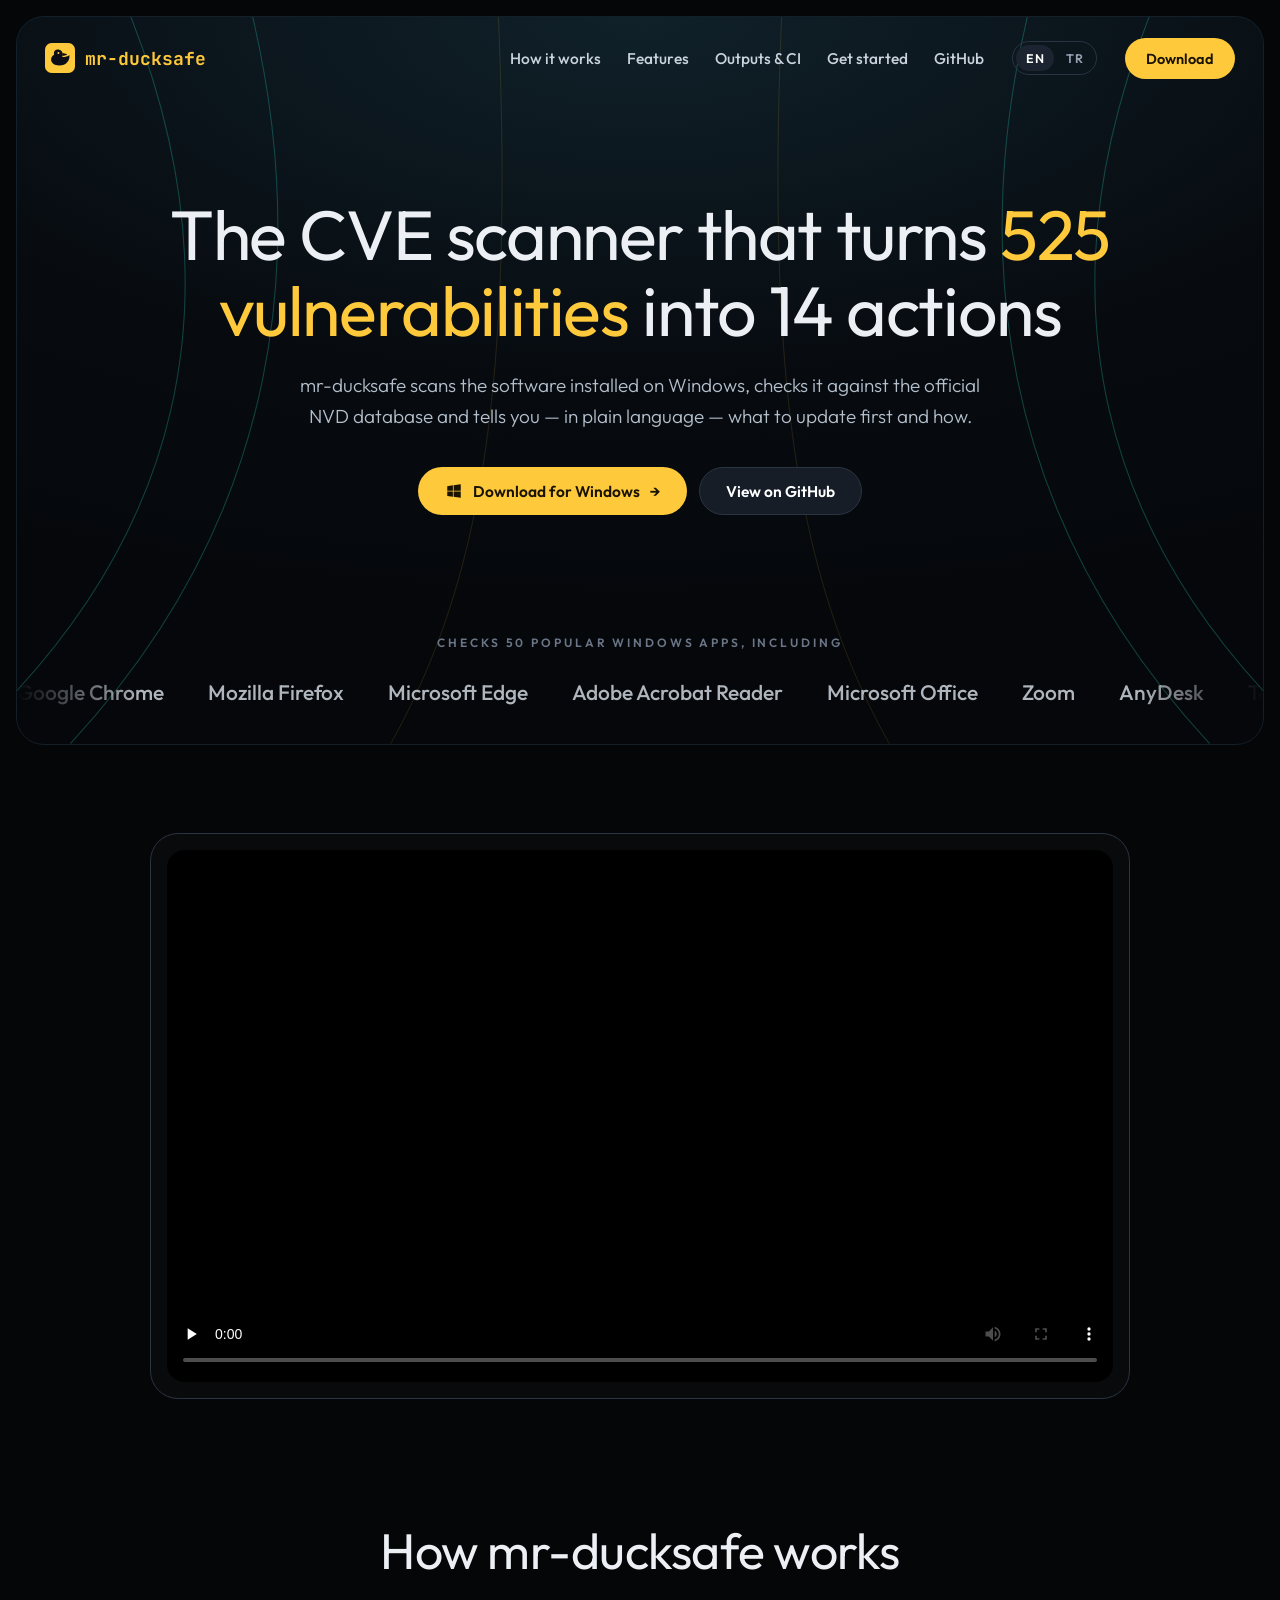
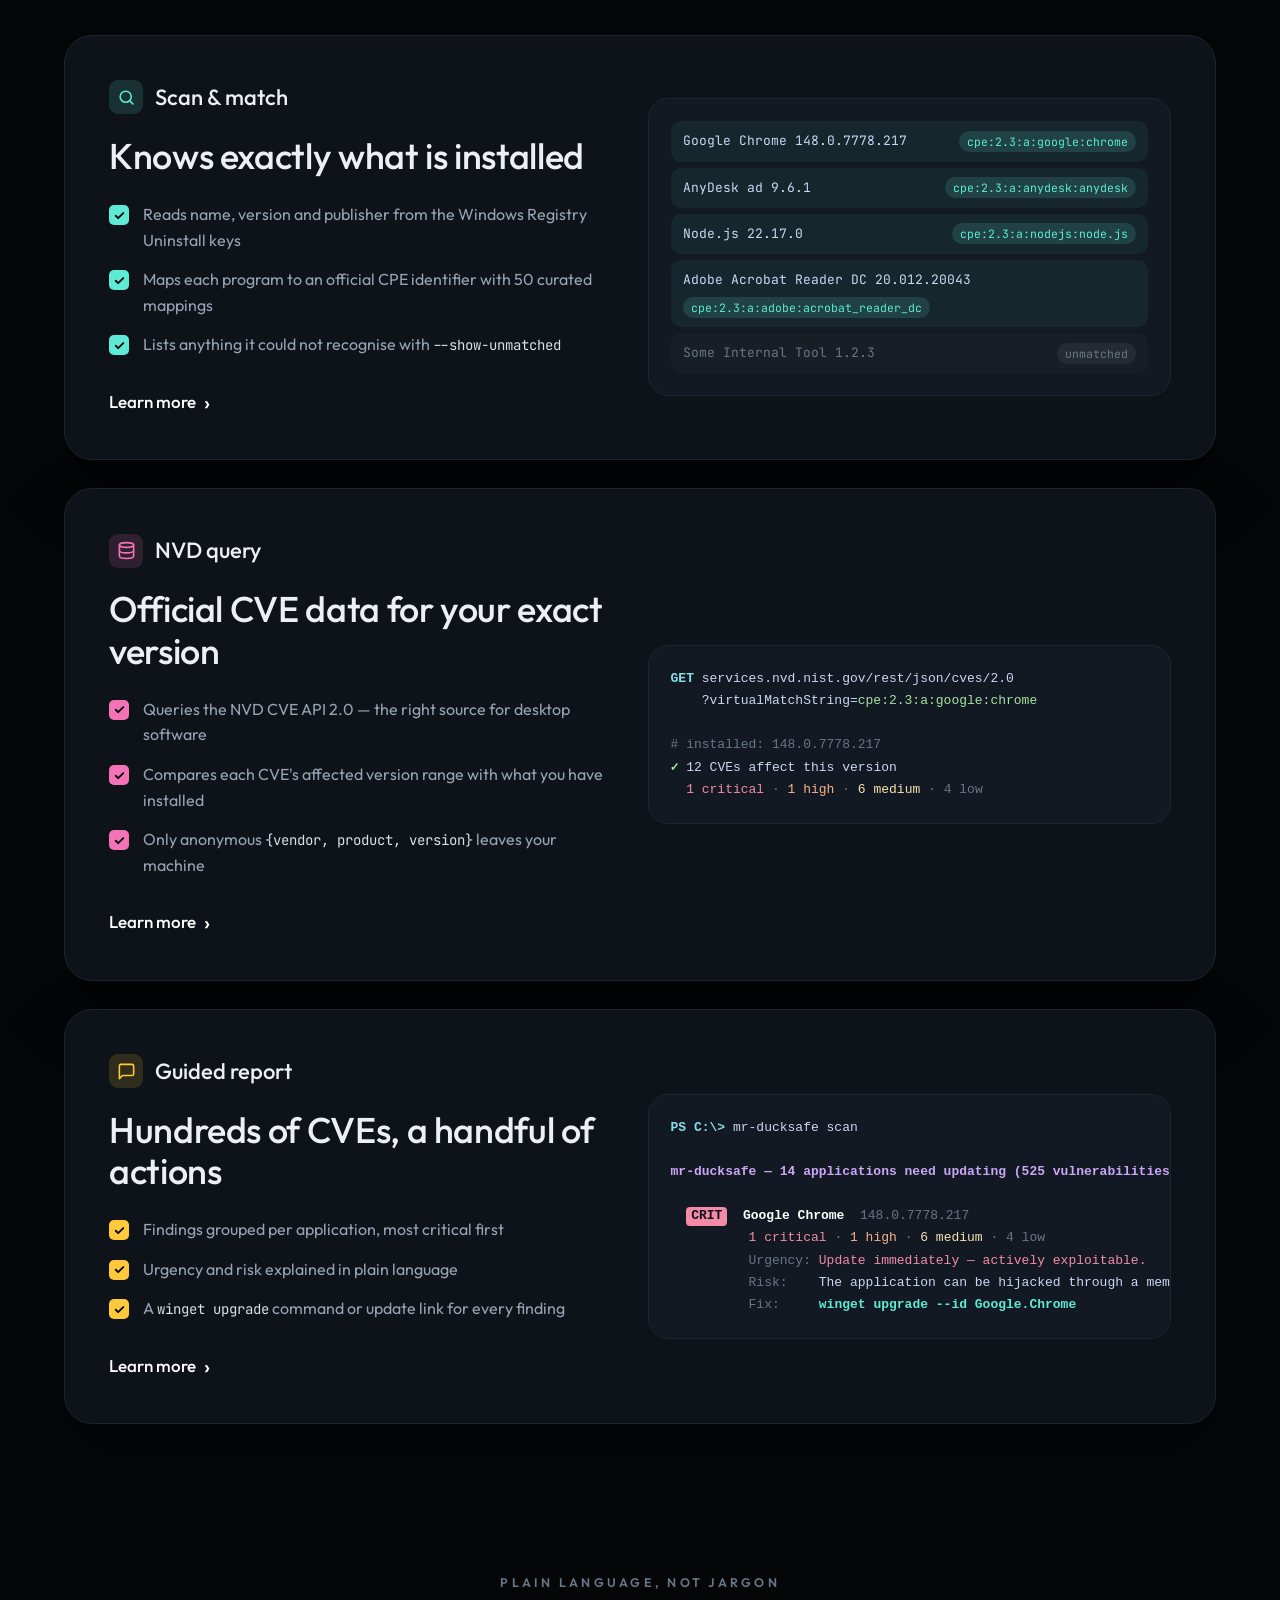
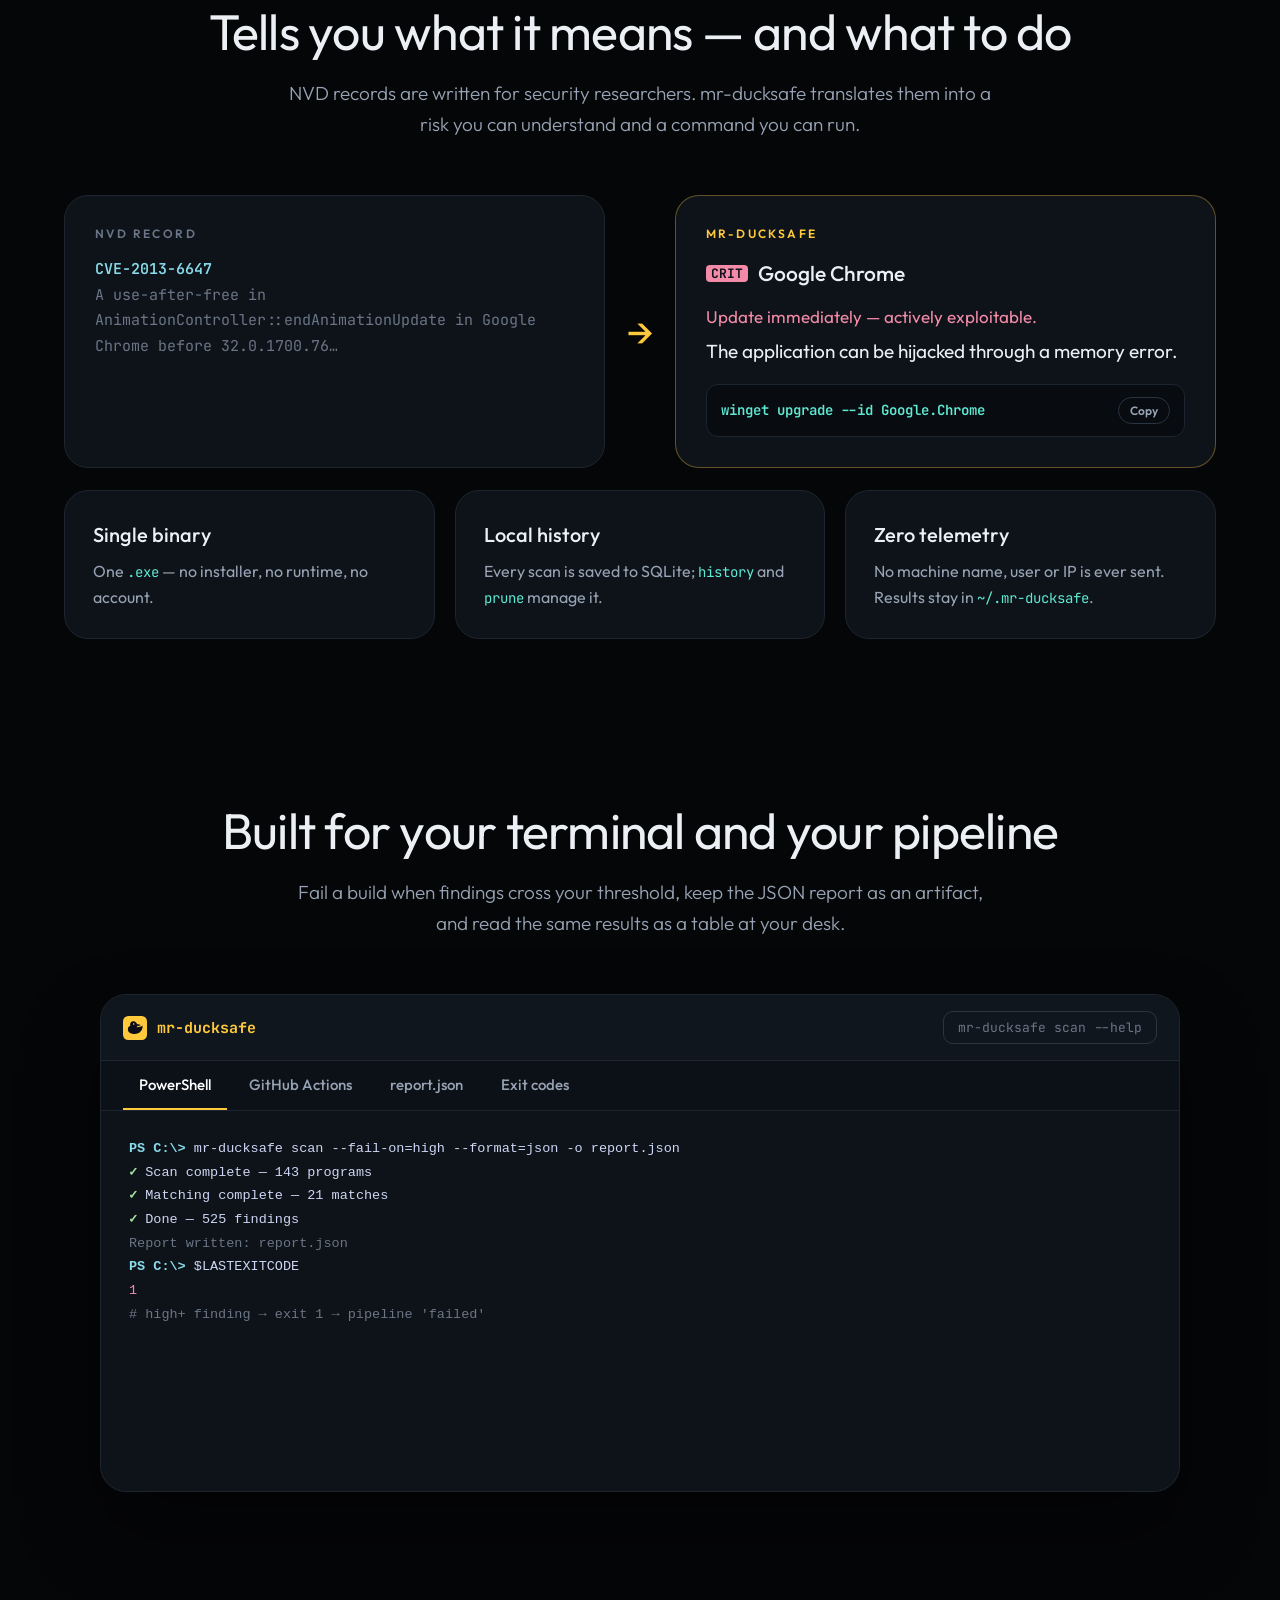
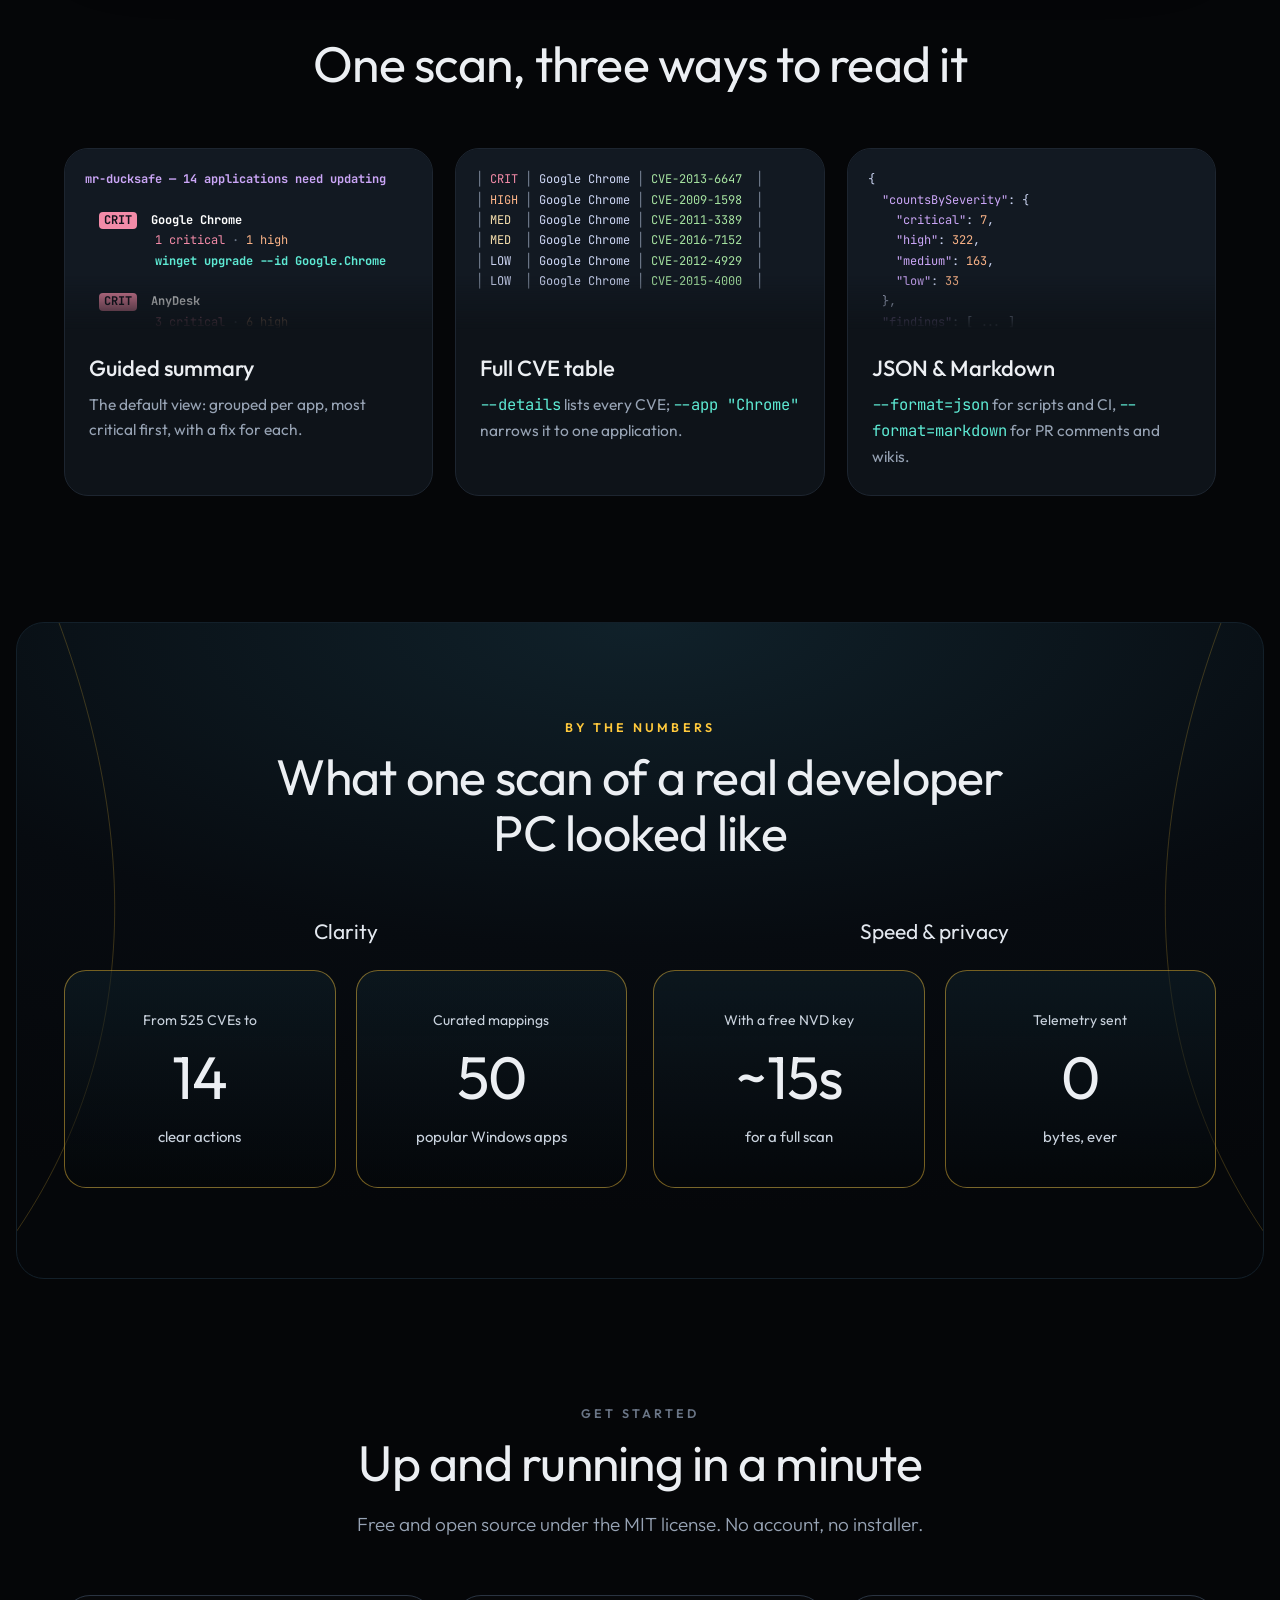
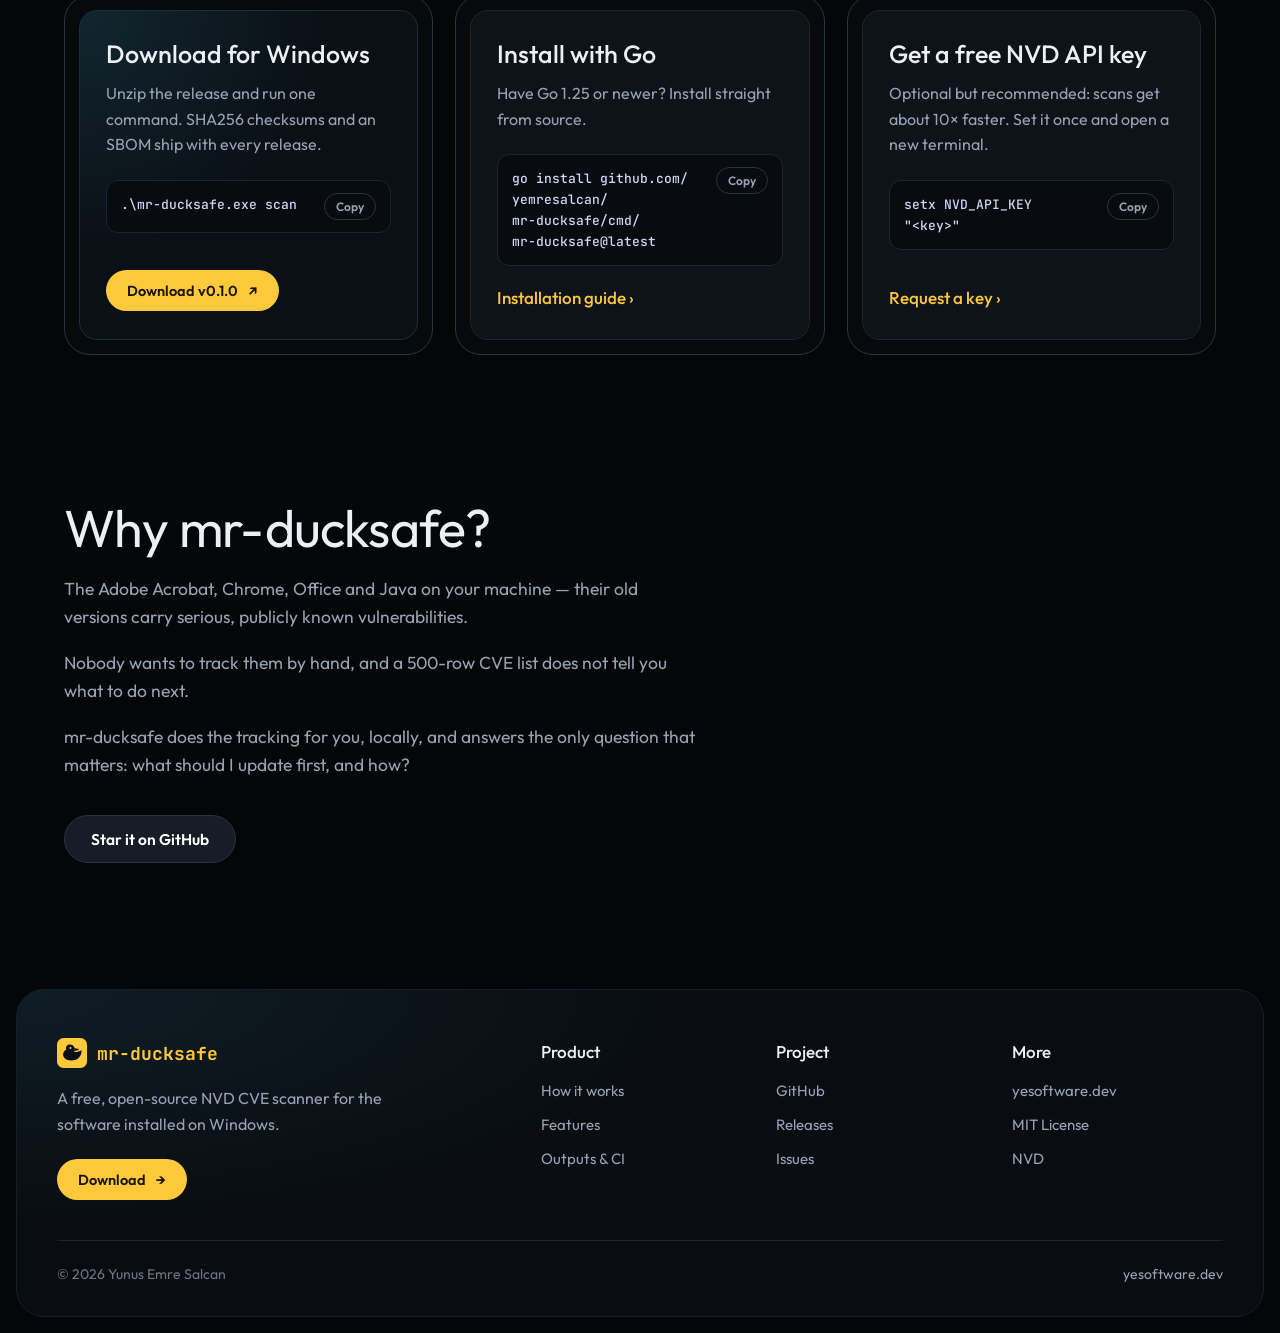
==== commit 3eb04cc3: "site: sticky nav, video right after the hero, wrap long commands The nav now stays fixed at the top " ====
--- a/site/index.html
+++ b/site/index.html
@@ -44,7 +44,7 @@
       --mono: "JetBrains Mono", ui-monospace, SFMono-Regular, Menlo, Consolas, monospace;
     }
     * { box-sizing: border-box; }
-    html { scroll-behavior: smooth; }
+    html { scroll-behavior: smooth; scroll-padding-top: 96px; }
     @media (prefers-reduced-motion: reduce) { html { scroll-behavior: auto; } }
     html, body { overflow-x: clip; }
     body { margin: 0; background: var(--bg); color: var(--text); font: 400 17px/1.6 var(--sans); -webkit-font-smoothing: antialiased; }
@@ -72,7 +72,13 @@
     @media (max-width: 600px) { .frame { margin: 8px; border-radius: 20px; } }
 
     /* ---------- nav ---------- */
+    .topbar { position: fixed; top: 16px; left: 16px; right: 16px; z-index: 50; transition: top .25s ease; }
+    .topbar .nav { max-width: none; border: 1px solid transparent; border-radius: 22px; transition: background .25s ease, border-color .25s ease, box-shadow .25s ease, height .25s ease; }
+    .topbar.scrolled { top: 10px; }
+    .topbar.scrolled .nav { height: 66px; background: rgba(8,11,15,.82); -webkit-backdrop-filter: saturate(150%) blur(14px); backdrop-filter: saturate(150%) blur(14px); border-color: var(--line); box-shadow: 0 18px 40px rgba(0,0,0,.45); }
     .nav { position: relative; z-index: 3; display: flex; align-items: center; gap: 28px; height: 84px; padding: 0 28px; }
+    .hero-spacer { height: 84px; }
+    @media (max-width: 600px) { .topbar { top: 8px; left: 8px; right: 8px; } .topbar.scrolled { top: 6px; } }
     .brand { display: flex; align-items: center; gap: 10px; text-decoration: none; }
     .brand img { width: 30px; height: 30px; }
     .brand span { font: 700 18px var(--mono); color: var(--yellow); }
@@ -97,7 +103,7 @@
       .nav ul, .nav .pill { display: none; }
       .nav .lang { margin-left: auto; }
       .menu-btn { display: inline-flex; margin-left: 10px; }
-      .nav.open ul { display: flex; flex-direction: column; position: absolute; top: 76px; left: 12px; right: 12px; background: #0C1218; border: 1px solid var(--line); padding: 18px 22px; gap: 14px; border-radius: 16px; }
+      .nav.open ul { display: flex; flex-direction: column; position: absolute; top: calc(100% + 8px); left: 12px; right: 12px; background: #0C1218; border: 1px solid var(--line); padding: 18px 22px; gap: 14px; border-radius: 16px; }
     }
 
     /* ---------- hero ---------- */
@@ -173,8 +179,9 @@
     .verdict .app { display: flex; align-items: center; gap: 10px; font-size: 21px; font-weight: 500; margin-top: 16px; }
     .verdict .urg { color: var(--red); margin: 12px 0 6px; }
     .verdict .risk { font-size: 19px; margin: 0 0 18px; }
-    .fixline { display: flex; align-items: center; gap: 12px; justify-content: space-between; background: #080B10; border: 1px solid var(--line); border-radius: 12px; padding: 12px 14px; font: 600 14px var(--mono); color: var(--mint); }
-    .fixline > span { white-space: nowrap; overflow-x: auto; min-width: 0; }
+    .fixline { display: flex; align-items: flex-start; gap: 12px; justify-content: space-between; background: #080B10; border: 1px solid var(--line); border-radius: 12px; padding: 12px 14px; font: 600 14px/1.6 var(--mono); color: var(--mint); }
+    .fixline > span { white-space: normal; overflow-wrap: break-word; min-width: 0; padding-top: 2px; }
+    .fixline .nw { white-space: nowrap; }
     .copy { background: transparent; border: 1px solid var(--line-2); color: var(--muted); border-radius: 999px; padding: 5px 11px; font: 600 12px var(--sans); cursor: pointer; flex: none; }
     .copy:hover { color: #fff; border-color: #3B4757; }
     .arrow { align-self: center; color: var(--yellow); font-size: 40px; }
@@ -259,6 +266,28 @@
   <a class="skip" href="#main" data-i18n="skip">Skip to content</a>
   <div class="glow-cursor" aria-hidden="true"></div>
 
+  <!-- ================= STICKY NAV ================= -->
+  <div class="topbar">
+    <nav class="nav" id="nav" aria-label="Main">
+      <a class="brand" href="#top" aria-label="mr-ducksafe"><img src="favicon.svg" alt=""><span>mr-ducksafe</span></a>
+      <ul id="menu">
+        <li><a href="#how" data-i18n="nav.how">How it works</a></li>
+        <li><a href="#features" data-i18n="nav.features">Features</a></li>
+        <li><a href="#outputs" data-i18n="nav.outputs">Outputs &amp; CI</a></li>
+        <li><a href="#start" data-i18n="nav.start">Get started</a></li>
+        <li><a href="https://github.com/Yemresalcan/Mr-ducksafe">GitHub</a></li>
+      </ul>
+      <div class="lang" role="group" aria-label="Language">
+        <button type="button" data-lang="en" aria-pressed="true">EN</button>
+        <button type="button" data-lang="tr" aria-pressed="false">TR</button>
+      </div>
+      <a class="pill pill-y pill-sm" href="https://github.com/Yemresalcan/Mr-ducksafe/releases/latest" data-i18n="nav.download">Download</a>
+      <button class="menu-btn" aria-label="Menu" aria-expanded="false" aria-controls="menu">
+        <svg width="20" height="20" viewBox="0 0 24 24" fill="none" stroke="currentColor" stroke-width="2" stroke-linecap="round"><path d="M4 7h16M4 12h16M4 17h16"/></svg>
+      </button>
+    </nav>
+  </div>
+
   <!-- ================= HERO (framed) ================= -->
   <header class="frame" id="top">
     <svg class="lines" viewBox="0 0 1400 820" preserveAspectRatio="none" aria-hidden="true">
@@ -273,25 +302,8 @@
         <path d="M980 820 C 880 640, 840 420, 860 -20"/>
       </g>
     </svg>
-    <nav class="nav" id="nav" aria-label="Main">
-      <a class="brand" href="#top" aria-label="mr-ducksafe"><img src="favicon.svg" alt=""><span>mr-ducksafe</span></a>
-      <ul id="menu">
-        <li><a href="#how" data-i18n="nav.how">How it works</a></li>
-        <li><a href="#features" data-i18n="nav.features">Features</a></li>
-        <li><a href="#outputs" data-i18n="nav.outputs">Outputs &amp; CI</a></li>
-        <li><a href="#start" data-i18n="nav.start">Get started</a></li>
-        <li><a href="https://github.com/Yemresalcan/Mr-ducksafe">GitHub</a></li>
-      </ul>
-      <div class="lang" role="group" aria-label="Language">
-        <button type="button" data-lang="en" aria-pressed="true">EN</button>
-        <button type="button" data-lang="tr" aria-pressed="false">TR</button>
-      </div>
-      <a class="pill pill-y pill-sm" href="https://github.com/Yemresalcan/Mr-ducksafe/releases/latest" data-i18n="nav.download">Download</a>
-      <button class="menu-btn" aria-label="Menu" aria-expanded="false" aria-controls="menu">
-        <svg width="20" height="20" viewBox="0 0 24 24" fill="none" stroke="currentColor" stroke-width="2" stroke-linecap="round"><path d="M4 7h16M4 12h16M4 17h16"/></svg>
-      </button>
-    </nav>
-
+
+    <div class="hero-spacer" aria-hidden="true"></div>
     <div class="hero-body">
       <h1 data-i18n="hero.title">The CVE scanner that turns <em>525 vulnerabilities</em> into 14 actions</h1>
       <p data-i18n="hero.lead">mr-ducksafe scans the software installed on Windows, checks it against the official NVD database and tells you — in plain language — what to update first and how.</p>
@@ -314,6 +326,19 @@
   </header>
 
   <main id="main">
+    <!-- ================= VIDEO (framed) ================= -->
+    <section class="block" id="video" style="padding:72px 0 0">
+      <div class="wrap">
+        <div class="vframe">
+          <div class="inner">
+            <video controls preload="none" playsinline poster="media/thumbnail.png" aria-label="mr-ducksafe promo video">
+              <source src="media/mr-ducksafe-youtube.mp4" type="video/mp4">
+            </video>
+          </div>
+        </div>
+      </div>
+    </section>
+
     <!-- ================= HOW IT WORKS (stacked cards) ================= -->
     <section class="block" id="how">
       <div class="wrap">
@@ -381,19 +406,6 @@
           <span class="c-dim">Risk:   </span> The application can be hijacked through a memory error.
           <span class="c-dim">Fix:    </span> <span class="c-fix">winget upgrade --id Google.Chrome</span></pre></div>
           </article>
-        </div>
-      </div>
-    </section>
-
-    <!-- ================= VIDEO (framed) ================= -->
-    <section class="block" id="video" style="padding-top:20px">
-      <div class="wrap">
-        <div class="vframe">
-          <div class="inner">
-            <video controls preload="none" playsinline poster="media/thumbnail.png" aria-label="mr-ducksafe promo video">
-              <source src="media/mr-ducksafe-youtube.mp4" type="video/mp4">
-            </video>
-          </div>
         </div>
       </div>
     </section>
@@ -579,13 +591,13 @@
           <div class="gs-outer"><div class="gs-inner">
             <h3 data-i18n="gs.2.t">Install with Go</h3>
             <p data-i18n="gs.2.d">Have Go 1.25 or newer? Install straight from source.</p>
-            <div class="fixline"><span>go install github.com/yemresalcan/mr-ducksafe/cmd/mr-ducksafe@latest</span><button class="copy" data-copy="go install github.com/yemresalcan/mr-ducksafe/cmd/mr-ducksafe@latest" data-i18n="copy">Copy</button></div>
+            <div class="fixline"><span>go install <span class="nw">github.com/</span><wbr><span class="nw">yemresalcan/</span><wbr><span class="nw">mr-ducksafe/</span><wbr><span class="nw">cmd/</span><wbr><span class="nw">mr-ducksafe@latest</span></span><button class="copy" data-copy="go install github.com/yemresalcan/mr-ducksafe/cmd/mr-ducksafe@latest" data-i18n="copy">Copy</button></div>
             <div class="actions"><a class="link-y" href="https://github.com/Yemresalcan/Mr-ducksafe#installation" data-i18n="gs.2.cta">Installation guide</a></div>
           </div></div>
           <div class="gs-outer"><div class="gs-inner">
             <h3 data-i18n="gs.3.t">Get a free NVD API key</h3>
             <p data-i18n="gs.3.d">Optional but recommended: scans get about 10× faster. Set it once and open a new terminal.</p>
-            <div class="fixline"><span>setx NVD_API_KEY "&lt;key&gt;"</span><button class="copy" data-copy='setx NVD_API_KEY "<key>"' data-i18n="copy">Copy</button></div>
+            <div class="fixline"><span><span class="nw">setx NVD_API_KEY</span> <span class="nw">"&lt;key&gt;"</span></span><button class="copy" data-copy='setx NVD_API_KEY "<key>"' data-i18n="copy">Copy</button></div>
             <div class="actions"><a class="link-y" href="https://nvd.nist.gov/developers/request-an-api-key" data-i18n="gs.3.cta">Request a key</a></div>
           </div></div>
         </div>
@@ -770,6 +782,11 @@
 
       apply(pick());
 
+      /* sticky nav: solid background once the page scrolls */
+      var bar = document.querySelector('.topbar');
+      function onScroll() { bar.classList.toggle('scrolled', window.scrollY > 24); }
+      window.addEventListener('scroll', onScroll, { passive: true }); onScroll();
+
       /* yellow light that follows the mouse */
       var glow = document.querySelector('.glow-cursor');
       if (glow && window.matchMedia('(hover: hover) and (pointer: fine)').matches) {
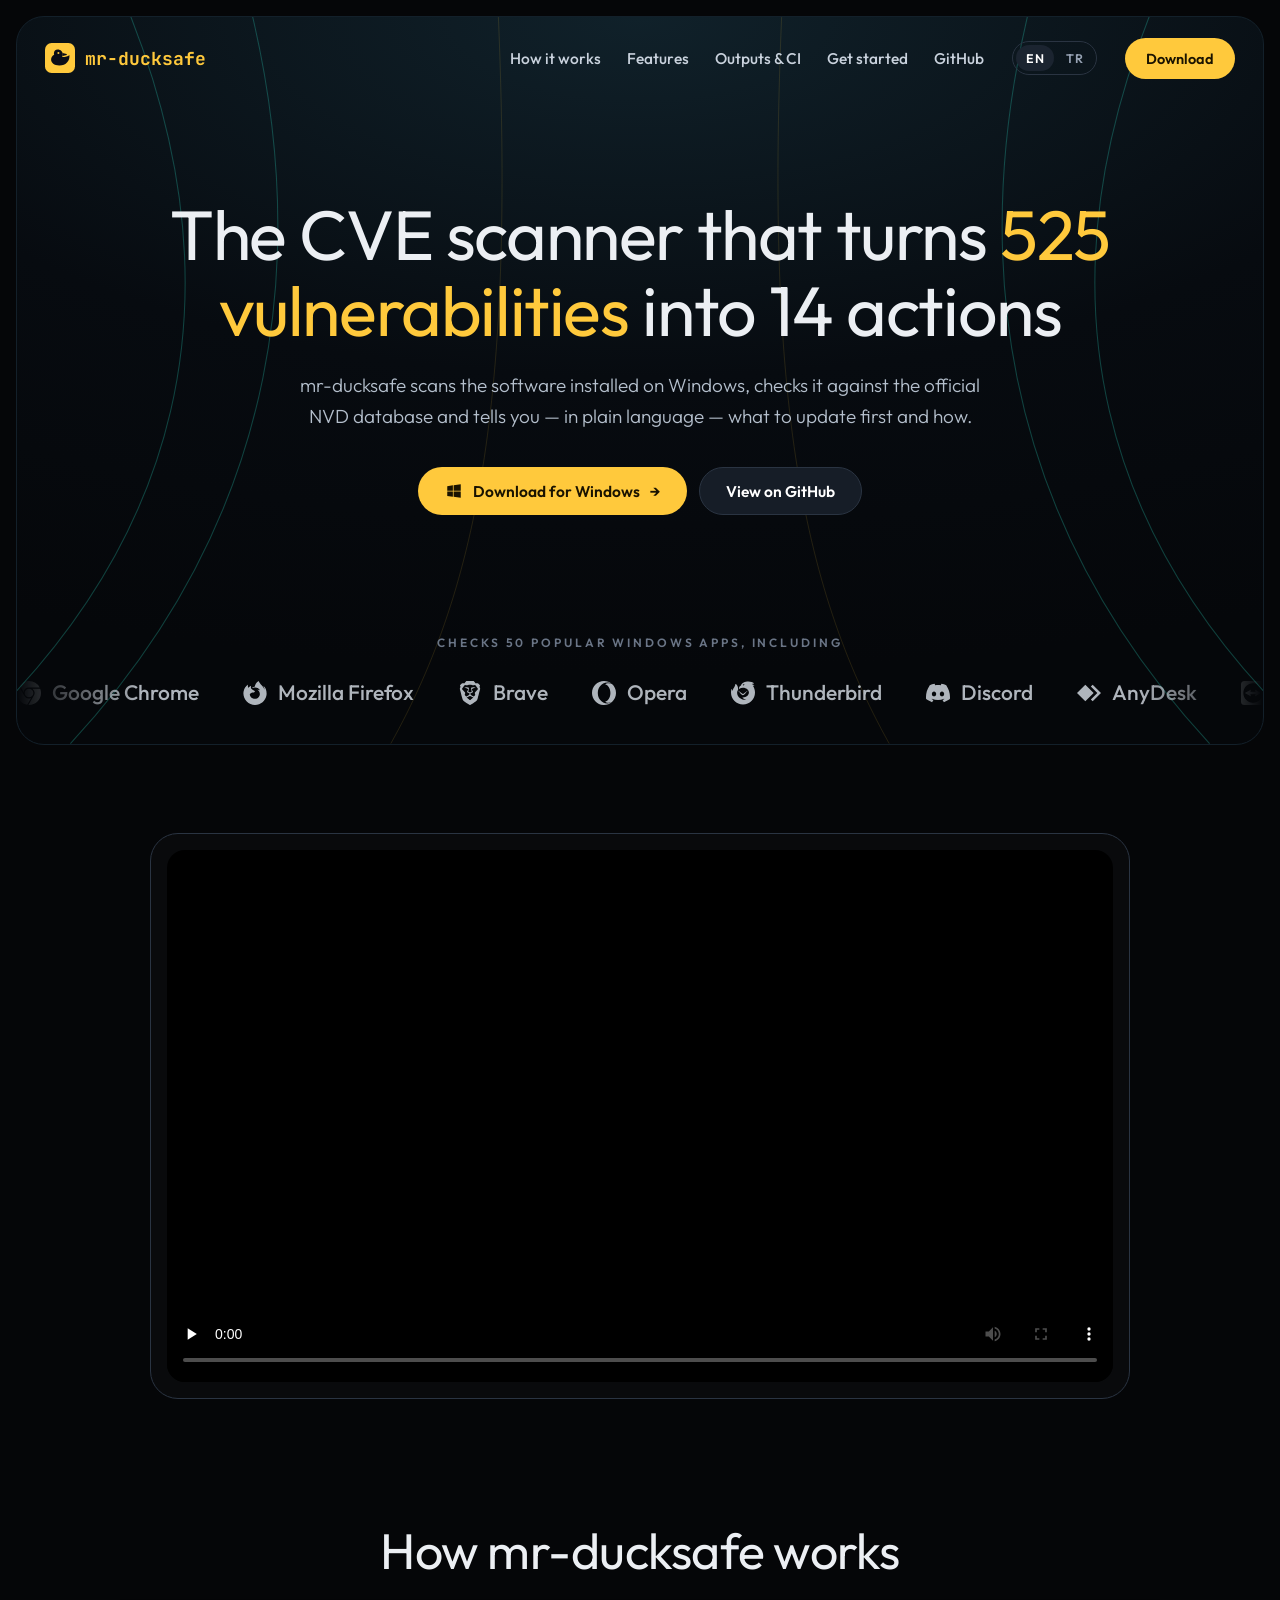
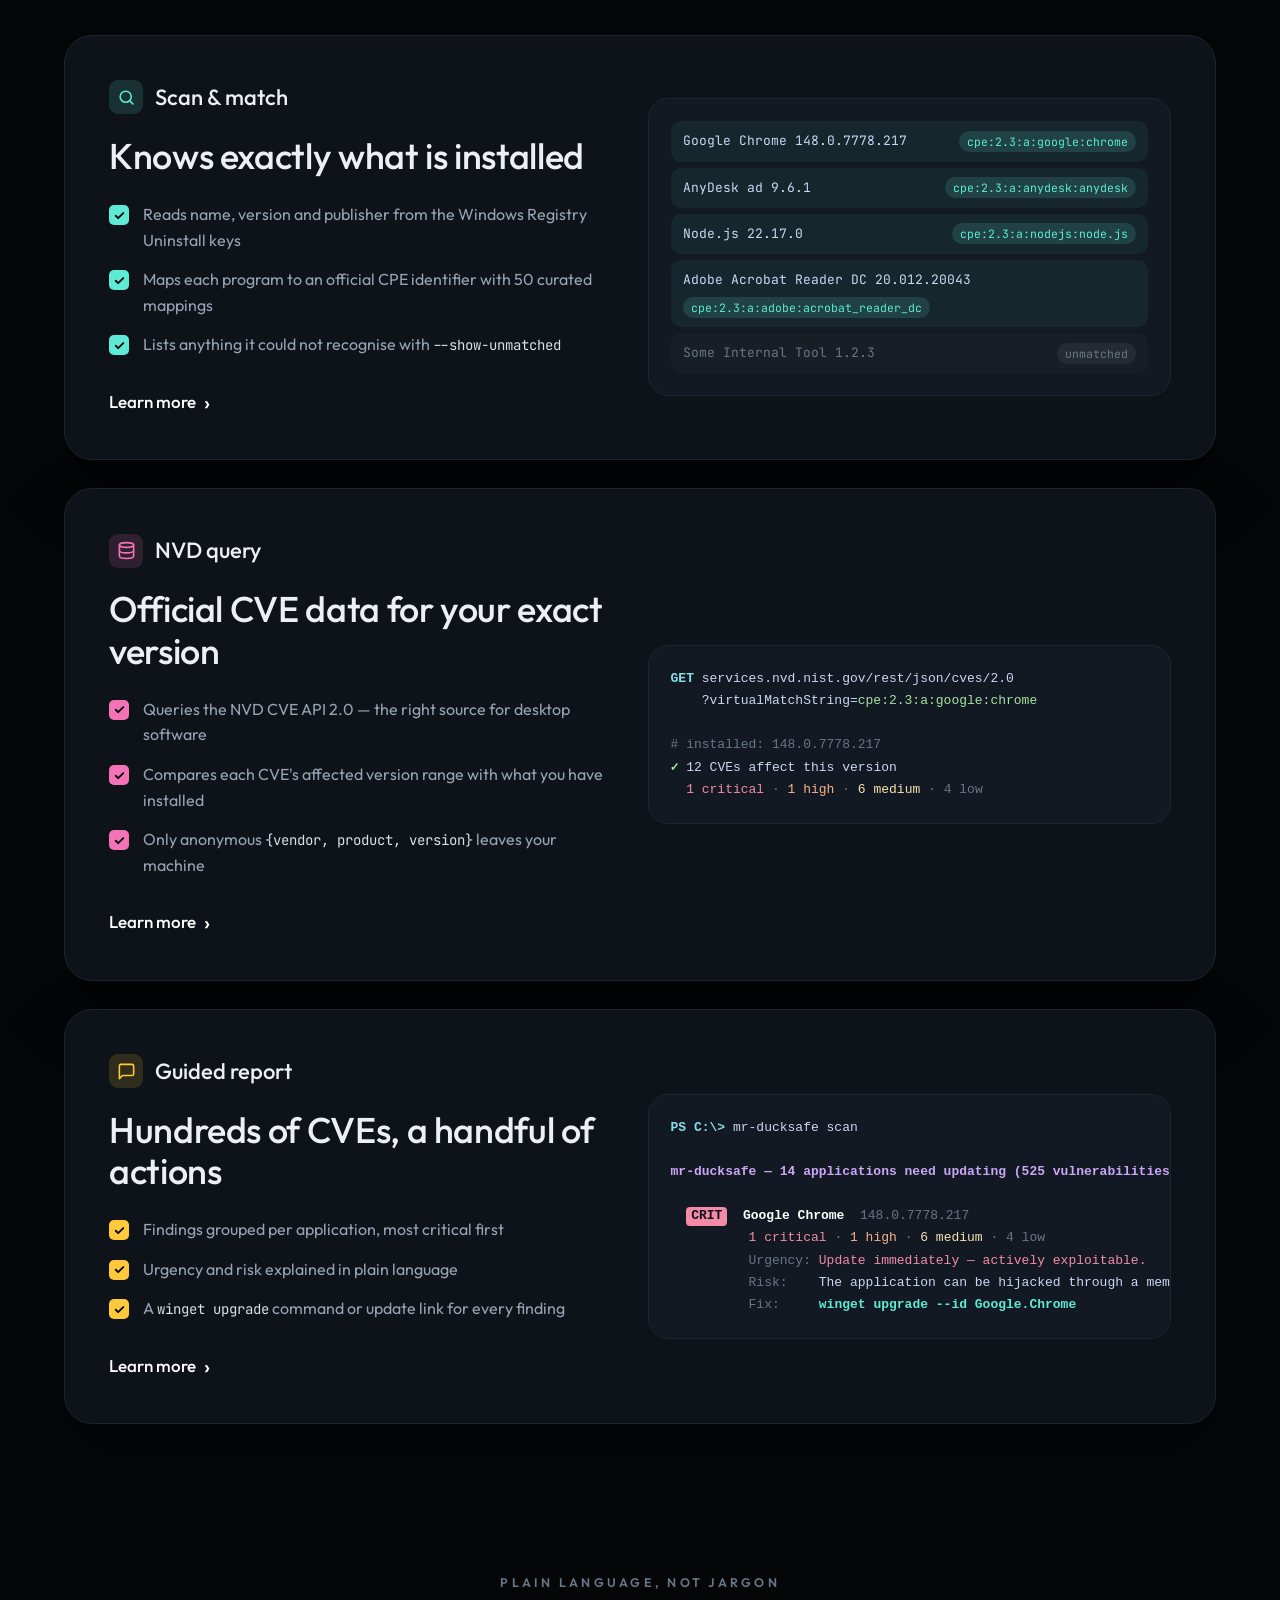
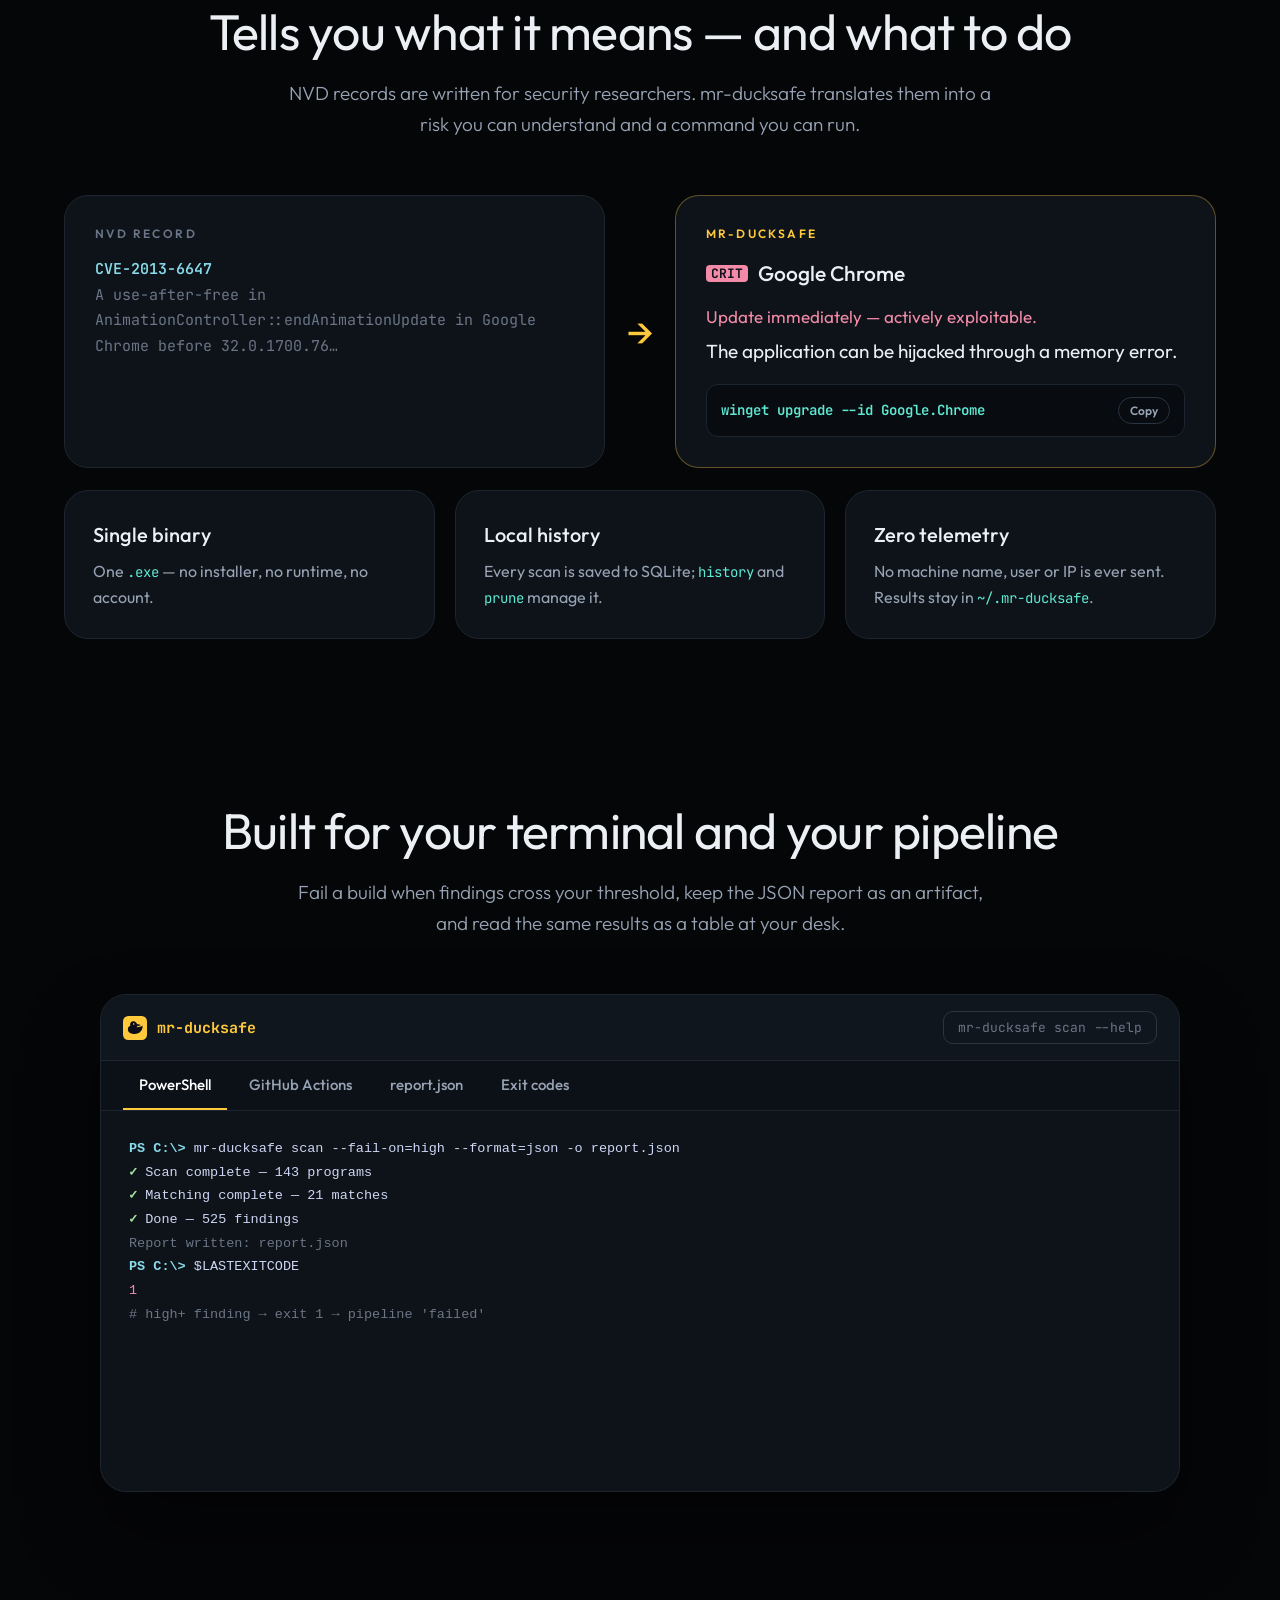
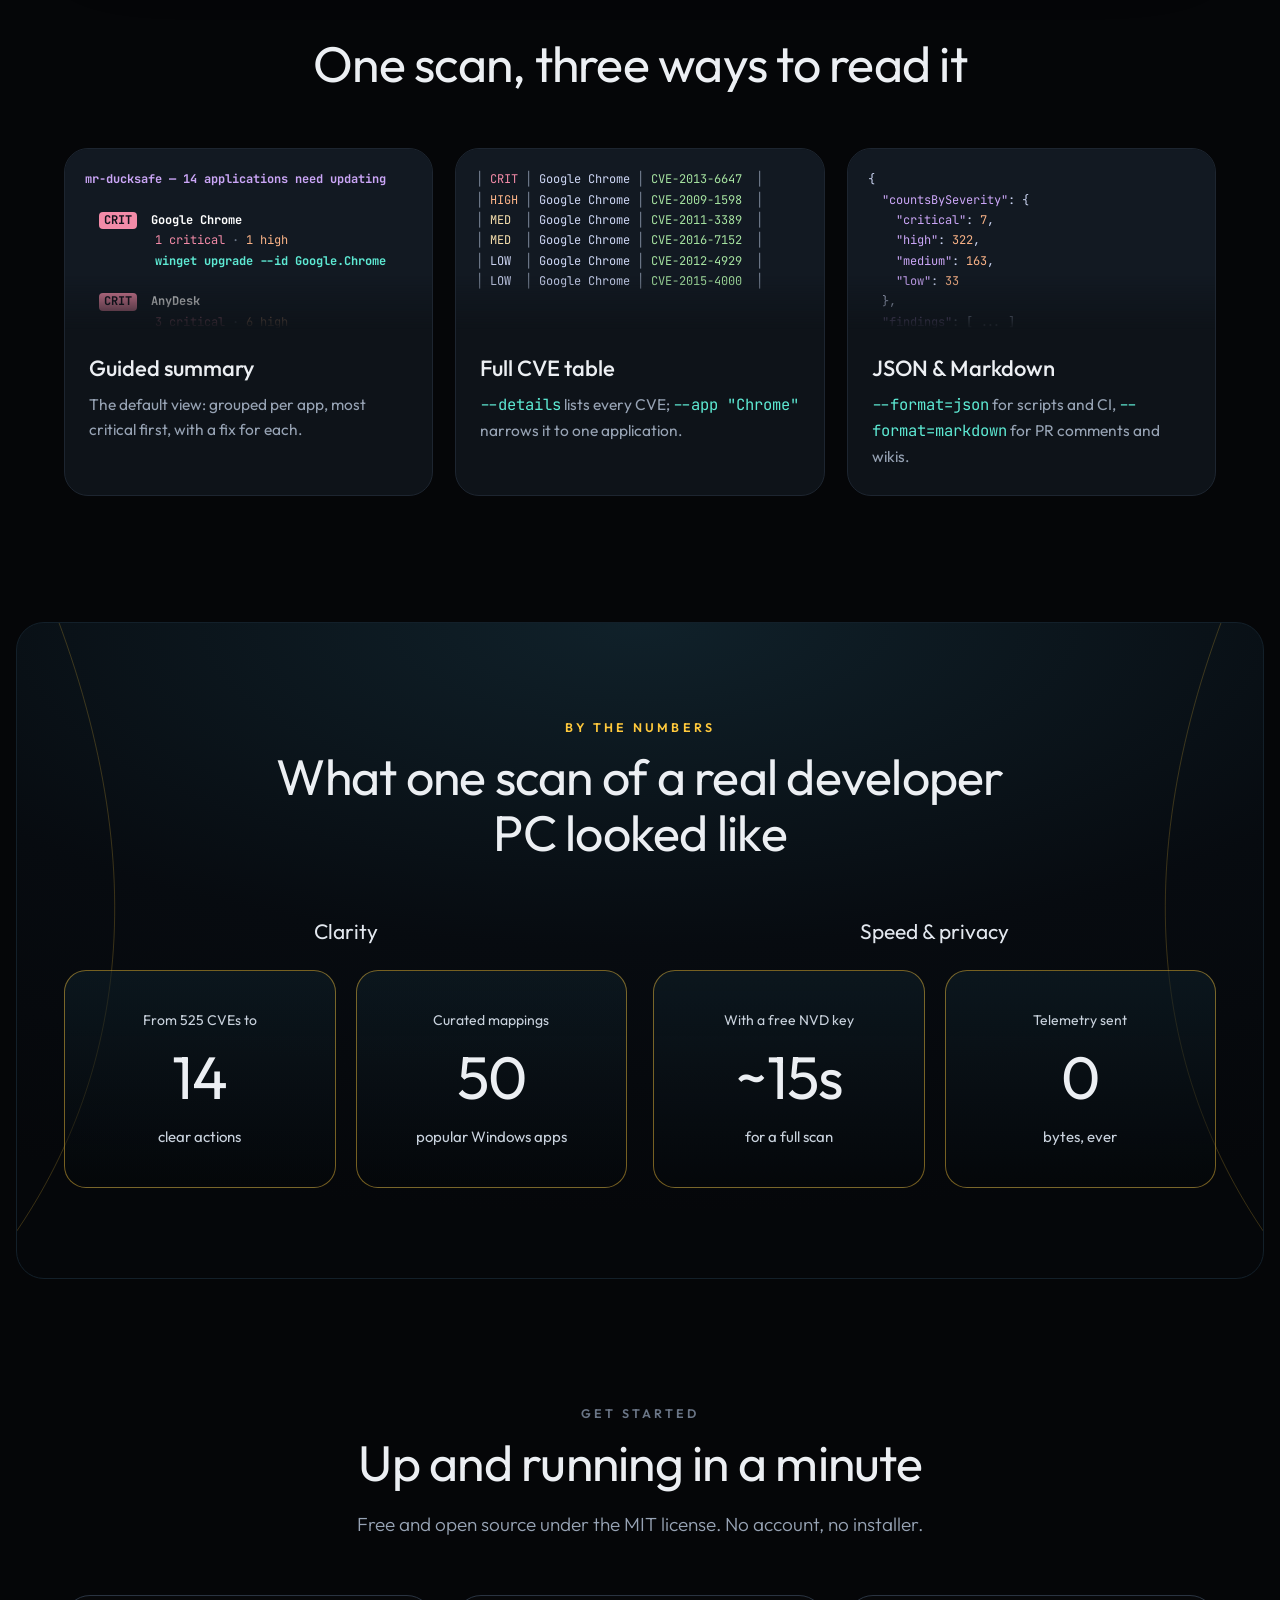
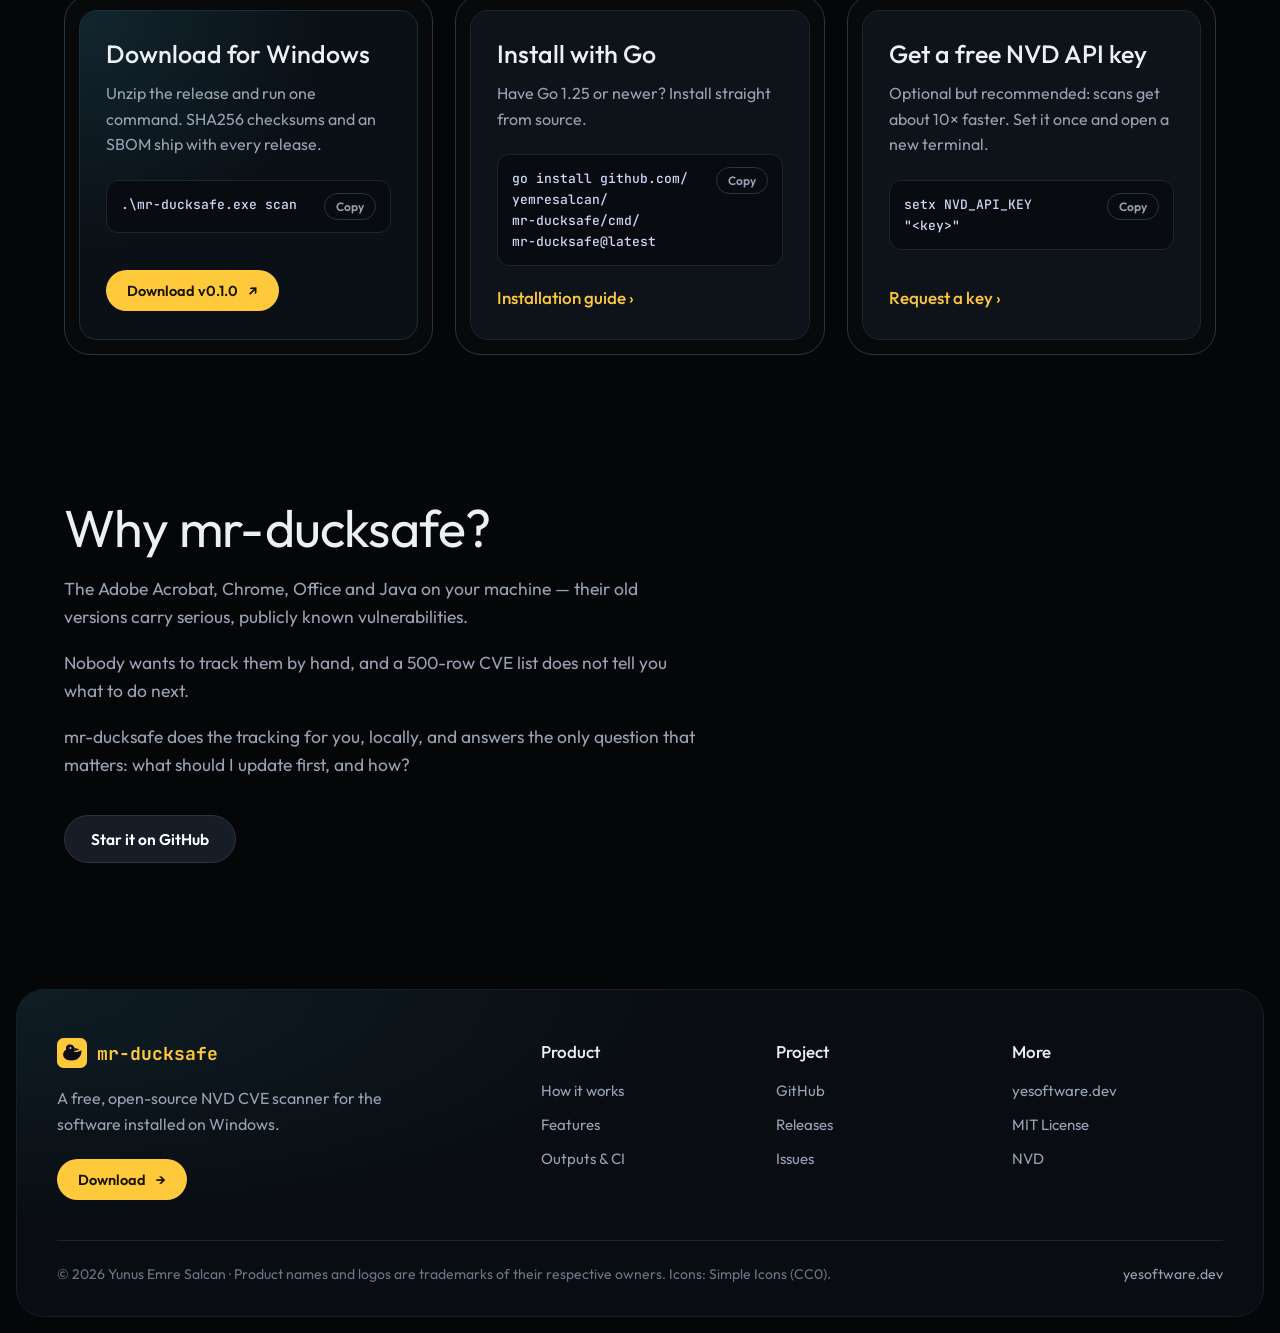
==== commit cbc70e7f: "site: logos in the supported-apps strip Monochrome app logos (Simple Icons, CC0) next to each name i" ====
--- a/site/index.html
+++ b/site/index.html
@@ -115,7 +115,8 @@
     .apps { position: relative; z-index: 2; padding: 26px 0 34px; overflow: hidden; -webkit-mask-image: linear-gradient(90deg, transparent, #000 10%, #000 90%, transparent); mask-image: linear-gradient(90deg, transparent, #000 10%, #000 90%, transparent); }
     .apps-label { position: relative; z-index: 2; text-align: center; font: 600 12px var(--sans); letter-spacing: .24em; text-transform: uppercase; color: var(--faint); margin-top: 56px; }
     .marquee { display: flex; gap: 44px; width: max-content; animation: slide 60s linear infinite; }
-    .marquee span { font-weight: 500; font-size: 21px; color: #D6DCE4; opacity: .82; white-space: nowrap; }
+    .marquee span { display: inline-flex; align-items: center; gap: 11px; font-weight: 500; font-size: 21px; color: #D6DCE4; opacity: .82; white-space: nowrap; }
+    .marquee .logo { width: 24px; height: 24px; flex: none; background: currentColor; -webkit-mask: var(--i) center / contain no-repeat; mask: var(--i) center / contain no-repeat; }
     @keyframes slide { to { transform: translateX(-50%); } }
     @media (prefers-reduced-motion: reduce) { .marquee { animation: none; } }
 
@@ -319,8 +320,8 @@
     <div class="apps-label" data-i18n="hero.apps">Checks 50 popular Windows apps, including</div>
     <div class="apps" aria-hidden="true">
       <div class="marquee">
-        <span>Google Chrome</span><span>Mozilla Firefox</span><span>Microsoft Edge</span><span>Adobe Acrobat Reader</span><span>Microsoft Office</span><span>Zoom</span><span>AnyDesk</span><span>TeamViewer</span><span>Node.js</span><span>Python</span><span>Git</span><span>Docker Desktop</span><span>VS Code</span><span>7-Zip</span><span>VLC</span><span>Notepad++</span><span>WinRAR</span><span>OBS Studio</span>
-        <span>Google Chrome</span><span>Mozilla Firefox</span><span>Microsoft Edge</span><span>Adobe Acrobat Reader</span><span>Microsoft Office</span><span>Zoom</span><span>AnyDesk</span><span>TeamViewer</span><span>Node.js</span><span>Python</span><span>Git</span><span>Docker Desktop</span><span>VS Code</span><span>7-Zip</span><span>VLC</span><span>Notepad++</span><span>WinRAR</span><span>OBS Studio</span>
+        <span><i class="logo" style="--i:url(icons/googlechrome.svg)"></i>Google Chrome</span><span><i class="logo" style="--i:url(icons/firefoxbrowser.svg)"></i>Mozilla Firefox</span><span><i class="logo" style="--i:url(icons/brave.svg)"></i>Brave</span><span><i class="logo" style="--i:url(icons/opera.svg)"></i>Opera</span><span><i class="logo" style="--i:url(icons/thunderbird.svg)"></i>Thunderbird</span><span><i class="logo" style="--i:url(icons/discord.svg)"></i>Discord</span><span><i class="logo" style="--i:url(icons/anydesk.svg)"></i>AnyDesk</span><span><i class="logo" style="--i:url(icons/teamviewer.svg)"></i>TeamViewer</span><span><i class="logo" style="--i:url(icons/nodedotjs.svg)"></i>Node.js</span><span><i class="logo" style="--i:url(icons/python.svg)"></i>Python</span><span><i class="logo" style="--i:url(icons/git.svg)"></i>Git</span><span><i class="logo" style="--i:url(icons/docker.svg)"></i>Docker Desktop</span><span><i class="logo" style="--i:url(icons/intellijidea.svg)"></i>IntelliJ IDEA</span><span><i class="logo" style="--i:url(icons/7zip.svg)"></i>7-Zip</span><span><i class="logo" style="--i:url(icons/vlcmediaplayer.svg)"></i>VLC</span><span><i class="logo" style="--i:url(icons/notepadplusplus.svg)"></i>Notepad++</span><span><i class="logo" style="--i:url(icons/obsstudio.svg)"></i>OBS Studio</span><span><i class="logo" style="--i:url(icons/spotify.svg)"></i>Spotify</span><span><i class="logo" style="--i:url(icons/steam.svg)"></i>Steam</span><span><i class="logo" style="--i:url(icons/blender.svg)"></i>Blender</span><span><i class="logo" style="--i:url(icons/libreoffice.svg)"></i>LibreOffice</span><span><i class="logo" style="--i:url(icons/wireshark.svg)"></i>Wireshark</span>
+        <span><i class="logo" style="--i:url(icons/googlechrome.svg)"></i>Google Chrome</span><span><i class="logo" style="--i:url(icons/firefoxbrowser.svg)"></i>Mozilla Firefox</span><span><i class="logo" style="--i:url(icons/brave.svg)"></i>Brave</span><span><i class="logo" style="--i:url(icons/opera.svg)"></i>Opera</span><span><i class="logo" style="--i:url(icons/thunderbird.svg)"></i>Thunderbird</span><span><i class="logo" style="--i:url(icons/discord.svg)"></i>Discord</span><span><i class="logo" style="--i:url(icons/anydesk.svg)"></i>AnyDesk</span><span><i class="logo" style="--i:url(icons/teamviewer.svg)"></i>TeamViewer</span><span><i class="logo" style="--i:url(icons/nodedotjs.svg)"></i>Node.js</span><span><i class="logo" style="--i:url(icons/python.svg)"></i>Python</span><span><i class="logo" style="--i:url(icons/git.svg)"></i>Git</span><span><i class="logo" style="--i:url(icons/docker.svg)"></i>Docker Desktop</span><span><i class="logo" style="--i:url(icons/intellijidea.svg)"></i>IntelliJ IDEA</span><span><i class="logo" style="--i:url(icons/7zip.svg)"></i>7-Zip</span><span><i class="logo" style="--i:url(icons/vlcmediaplayer.svg)"></i>VLC</span><span><i class="logo" style="--i:url(icons/notepadplusplus.svg)"></i>Notepad++</span><span><i class="logo" style="--i:url(icons/obsstudio.svg)"></i>OBS Studio</span><span><i class="logo" style="--i:url(icons/spotify.svg)"></i>Spotify</span><span><i class="logo" style="--i:url(icons/steam.svg)"></i>Steam</span><span><i class="logo" style="--i:url(icons/blender.svg)"></i>Blender</span><span><i class="logo" style="--i:url(icons/libreoffice.svg)"></i>LibreOffice</span><span><i class="logo" style="--i:url(icons/wireshark.svg)"></i>Wireshark</span>
       </div>
     </div>
   </header>
@@ -645,7 +646,7 @@
           </div>
         </div>
       </div>
-      <div class="legal"><span>© 2026 Yunus Emre Salcan</span><a href="https://yesoftware.dev/">yesoftware.dev</a></div>
+      <div class="legal"><span>© 2026 Yunus Emre Salcan · <span data-i18n="foot.tm">Product names and logos are trademarks of their respective owners. Icons: Simple Icons (CC0).</span></span><a href="https://yesoftware.dev/">yesoftware.dev</a></div>
     </div>
   </footer>
 
@@ -706,6 +707,7 @@
         "why.p3": "mr-ducksafe takibi senin yerine, yerelde yapar ve tek önemli soruyu cevaplar: önce neyi güncellemeliyim, nasıl?",
         "why.cta": "GitHub'da yıldız ver",
         "foot.about": "Windows'ta kurulu yazılımlar için ücretsiz ve açık kaynak NVD CVE tarayıcı.",
+        "foot.tm": "Ürün adları ve logoları sahiplerinin ticari markalarıdır. İkonlar: Simple Icons (CC0).",
         "foot.c1": "Ürün", "foot.c2": "Proje", "foot.c3": "Diğer", "foot.rel": "Sürümler", "foot.issues": "Sorunlar", "foot.lic": "MIT Lisansı", "foot.nvd": "NVD",
         /* terminal blocks show the tool's real Turkish output */
         "term.summary": '<span class="c-prompt">PS C:\\&gt;</span> mr-ducksafe scan\n\n<span class="c-head">mr-ducksafe — güncellenmesi gereken 14 yazılım (525 açık)</span>\n\n  <span class="badge b-crit">KRIT</span>  <span class="c-app">Google Chrome</span>  <span class="c-dim">148.0.7778.217</span>\n          <span class="c-red">1 kritik</span> <span class="c-dim">·</span> <span class="c-peach">1 yüksek</span> <span class="c-dim">·</span> <span class="c-amber">6 orta</span> <span class="c-dim">·</span> <span class="c-dim">4 düşük</span>\n          <span class="c-dim">Aciliyet:</span> <span class="c-red">Acilen güncelle — aktif sömürülebilir.</span>\n          <span class="c-dim">Risk:    </span> Bellek hatası yoluyla uygulama ele geçirilebilir.\n          <span class="c-dim">Çözüm:   </span> <span class="c-fix">winget upgrade --id Google.Chrome</span>',
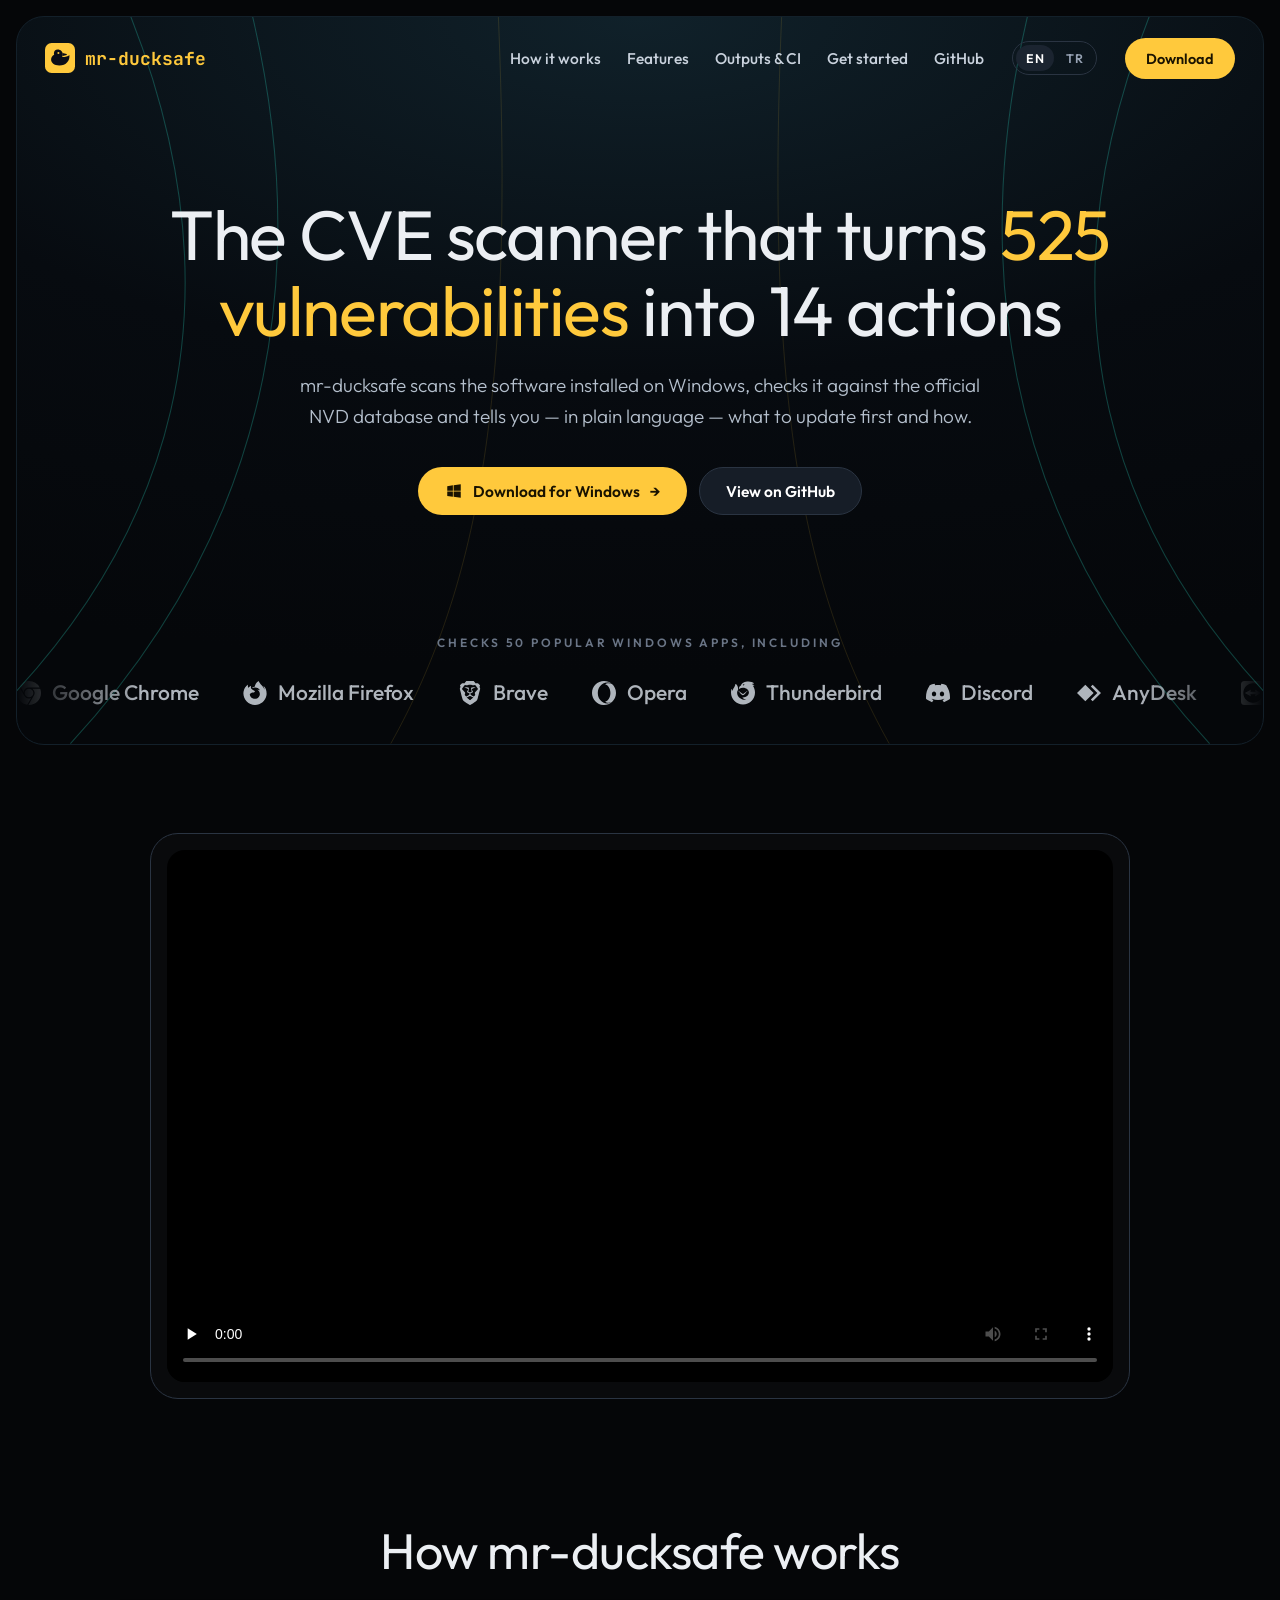
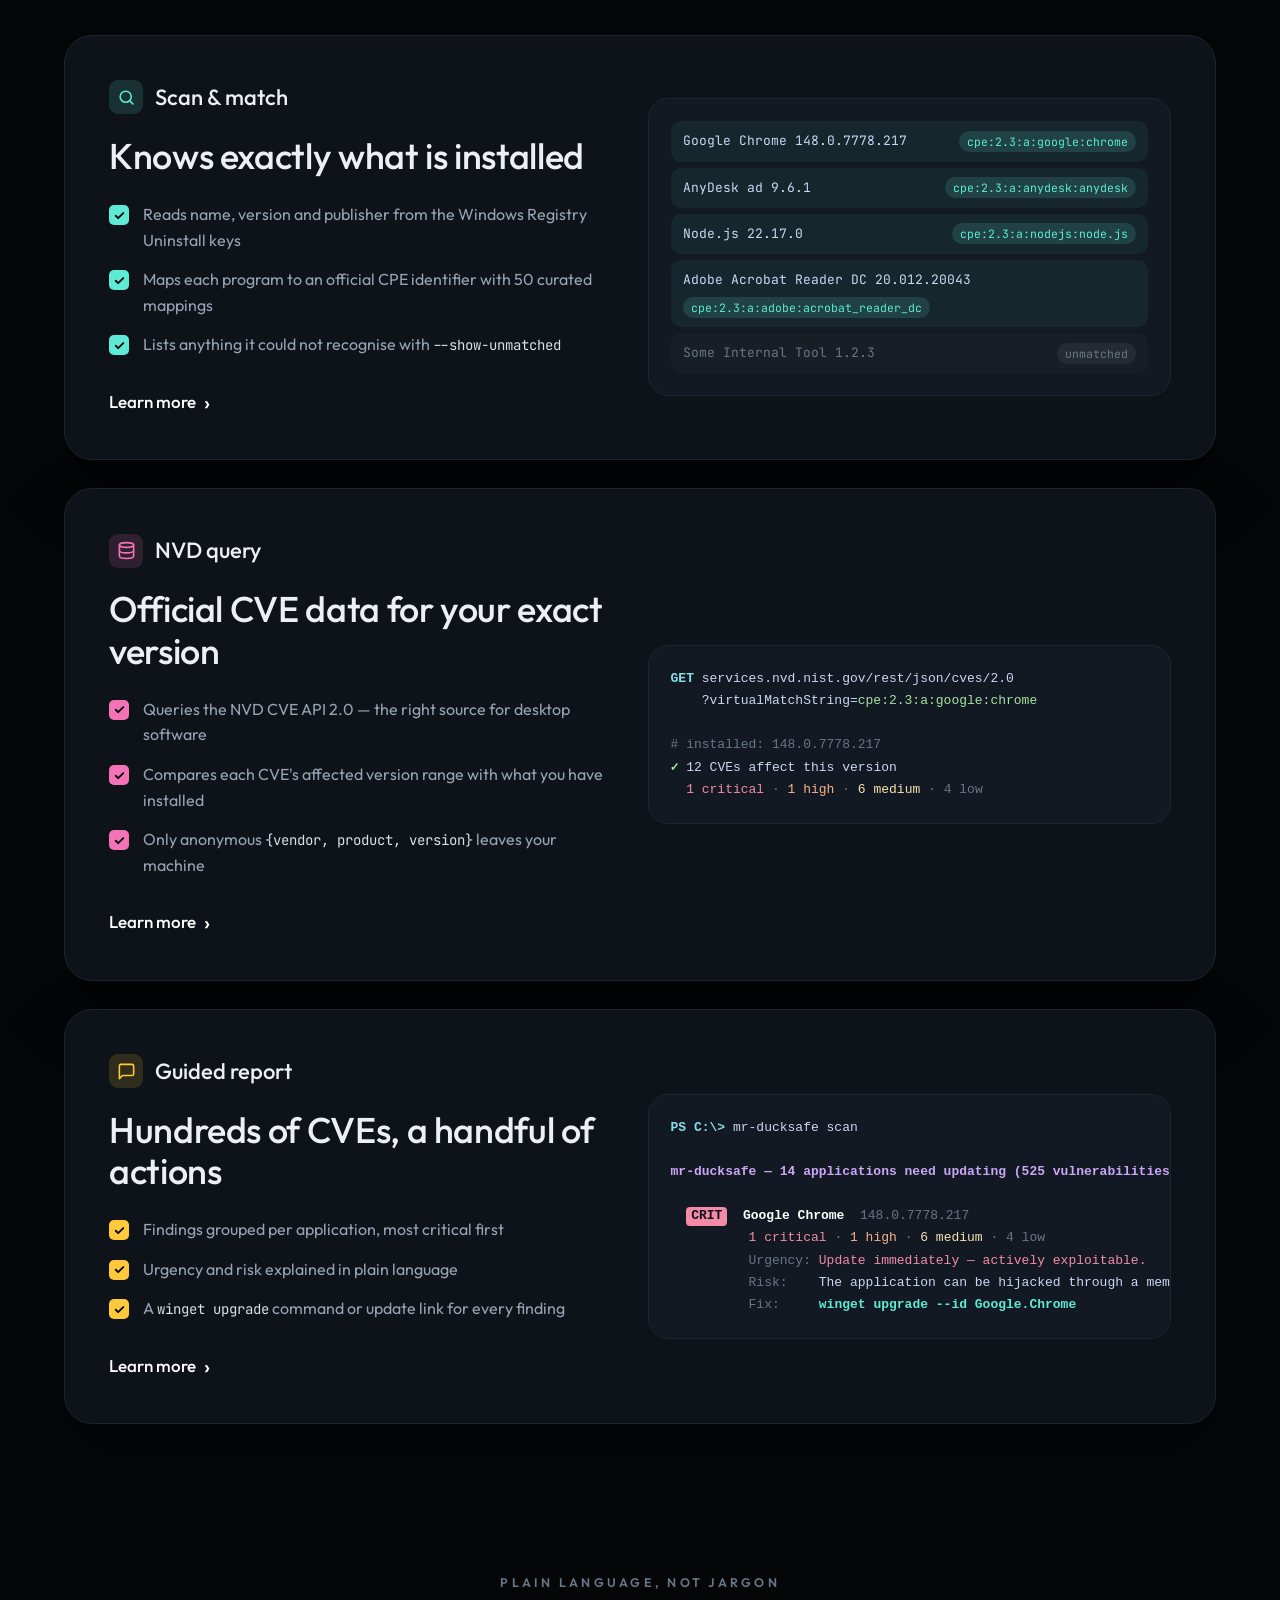
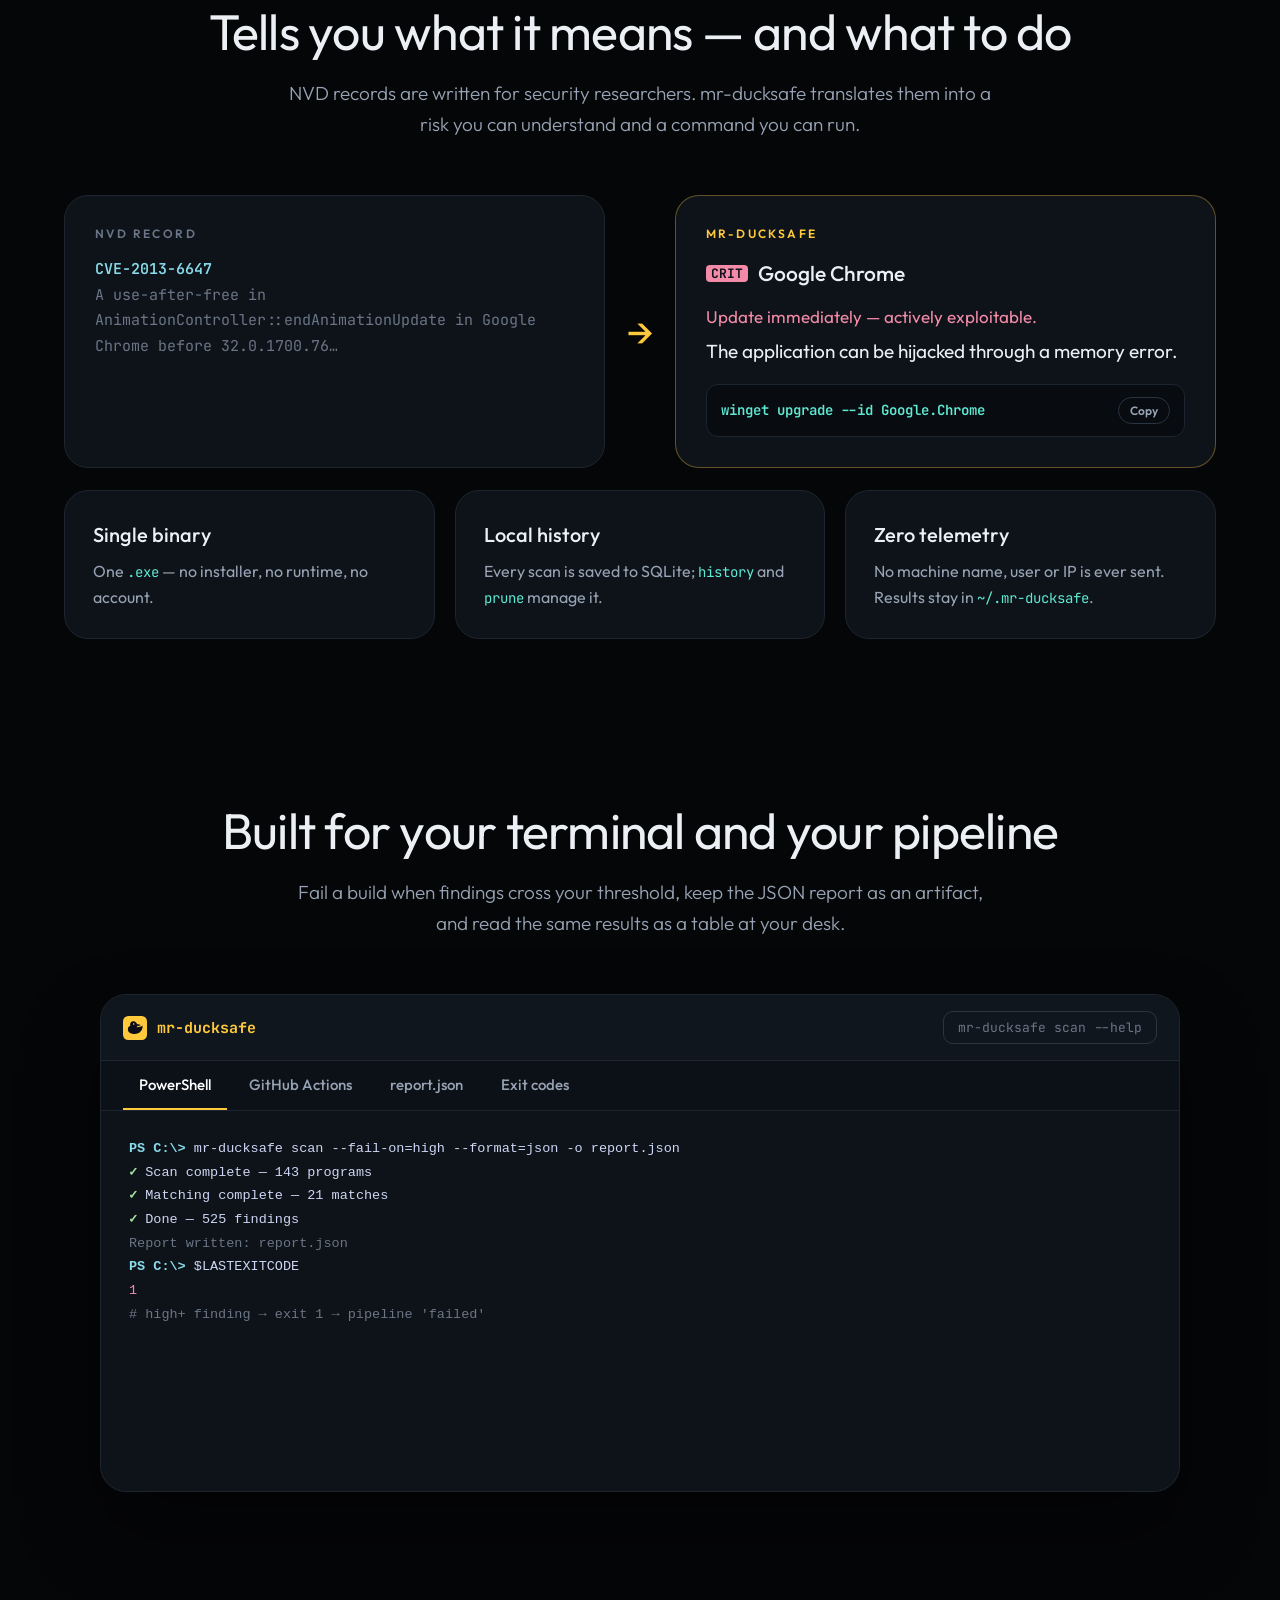
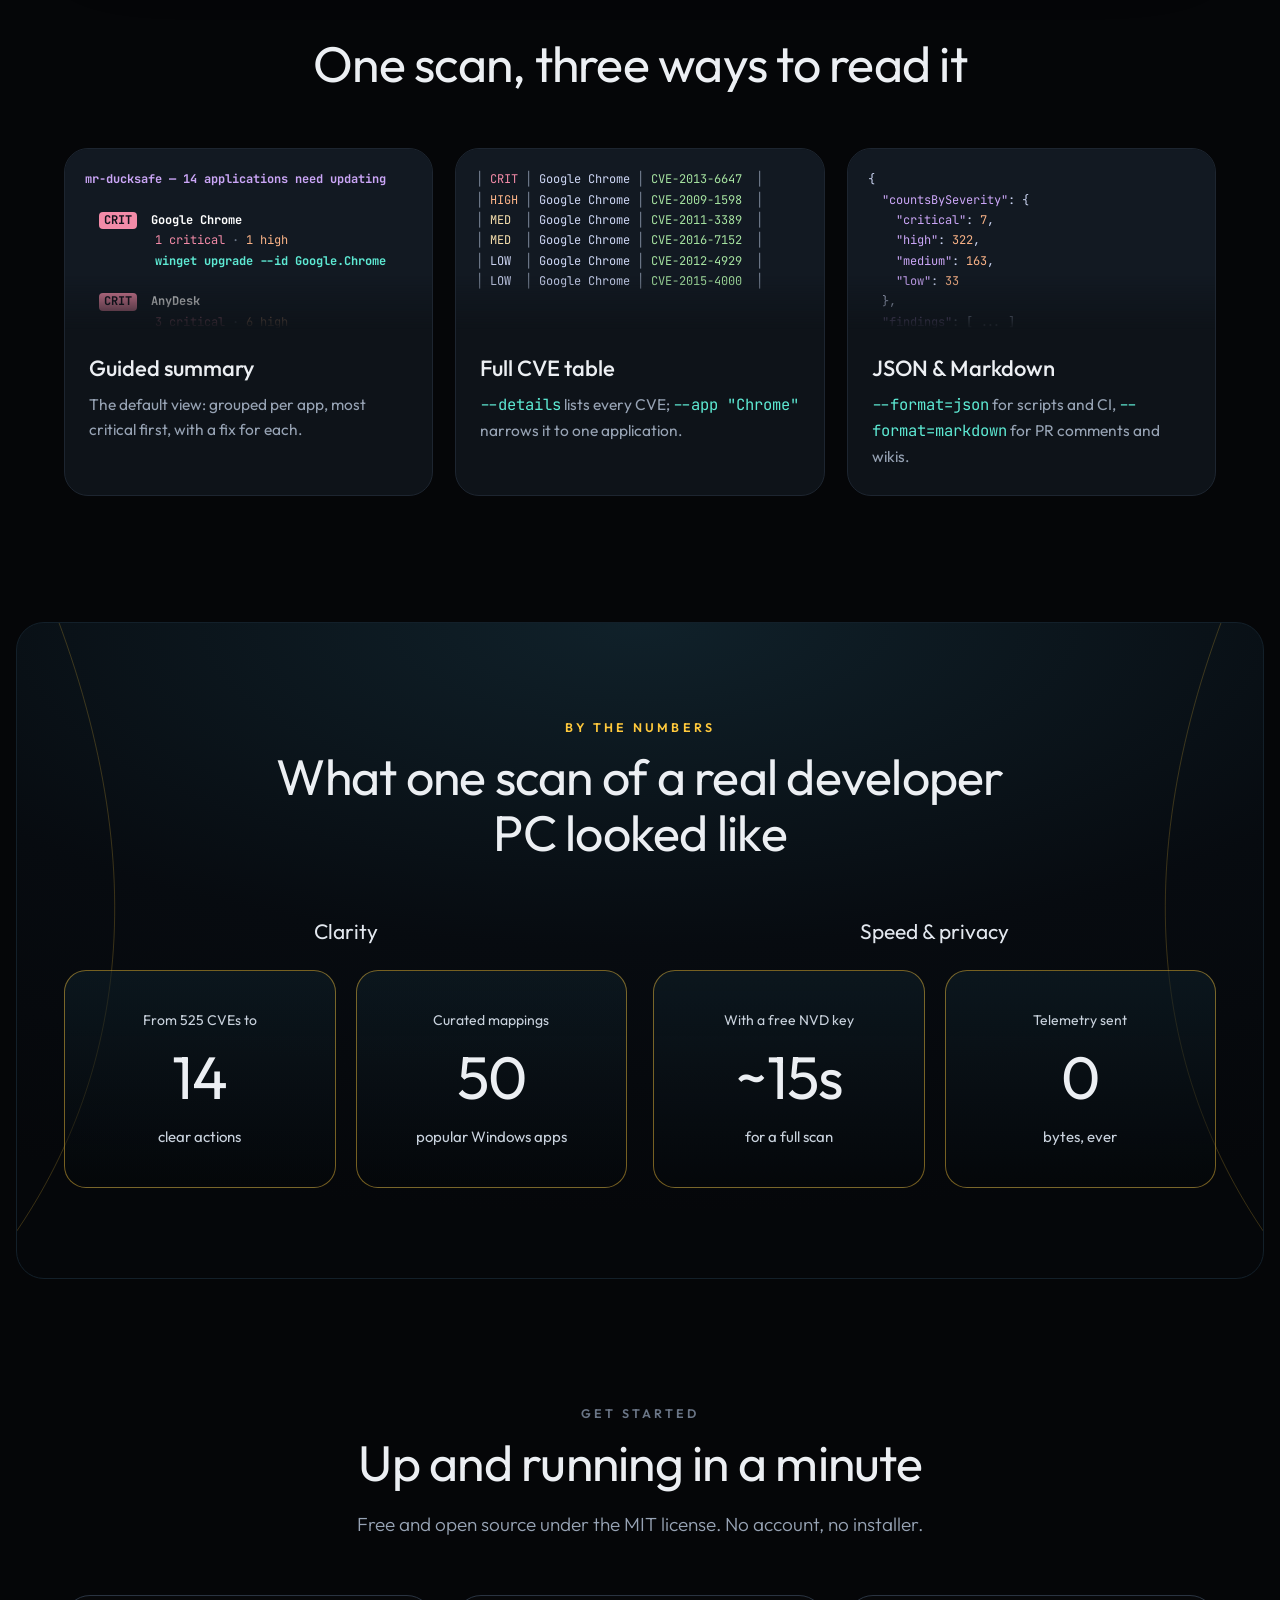
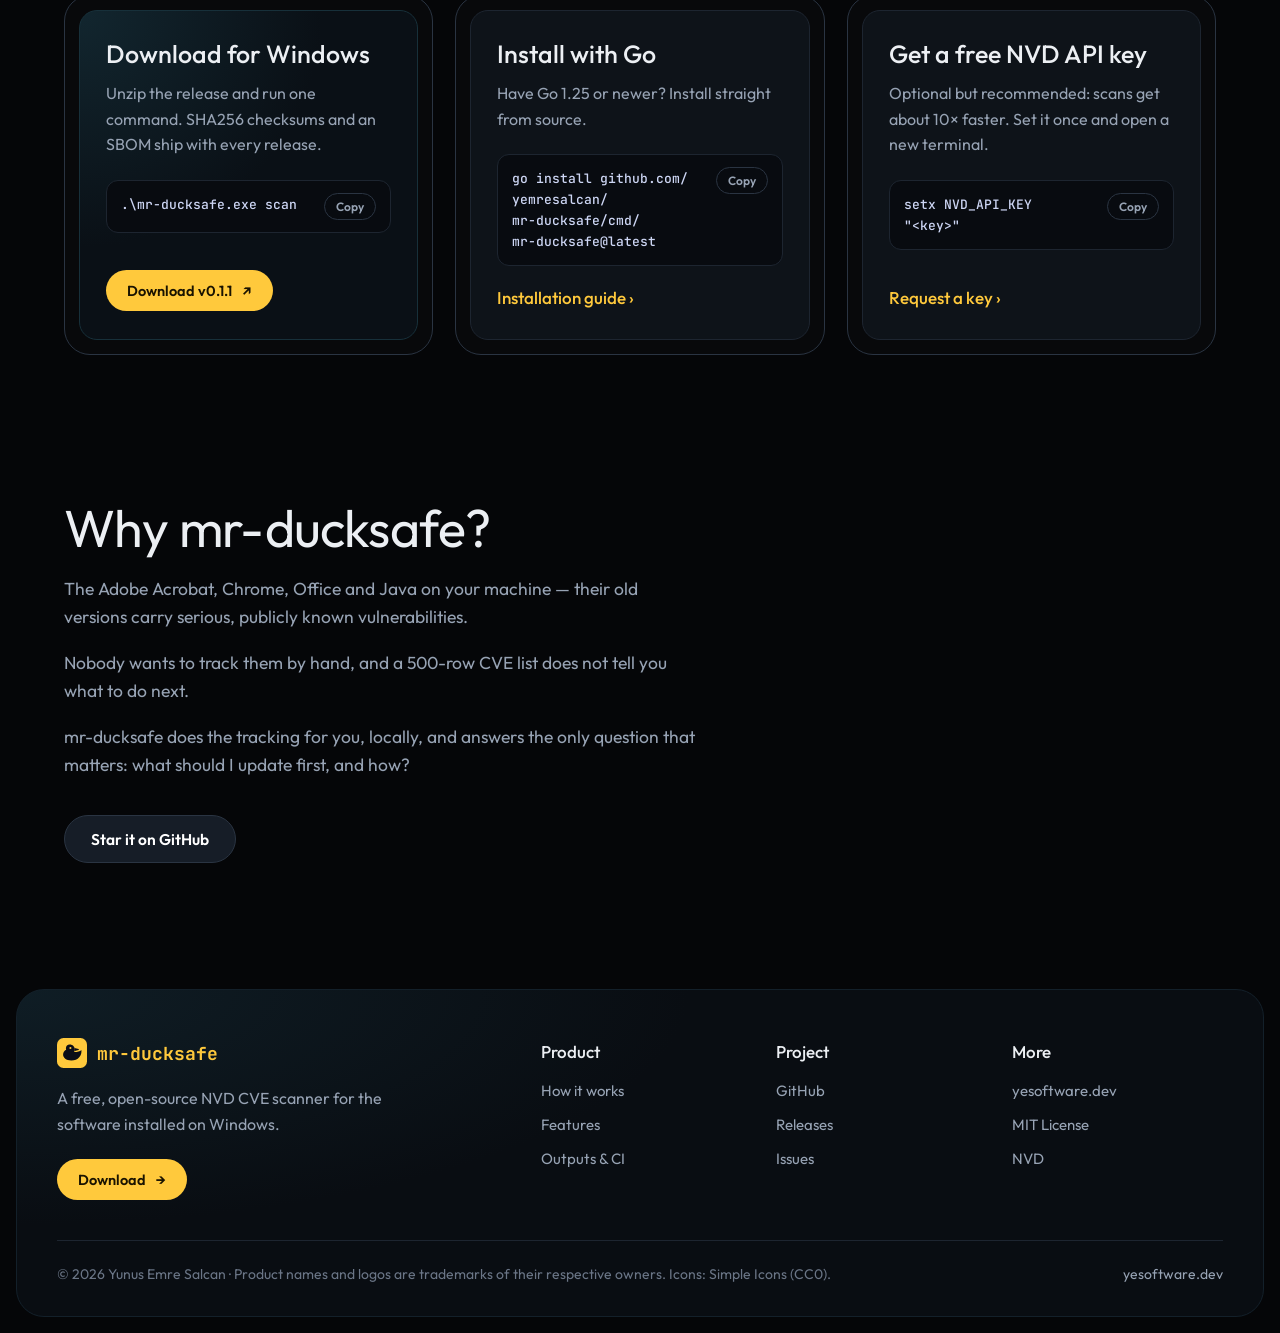
==== commit d48daf59: "site: point downloads at v0.1.1" ====
--- a/site/index.html
+++ b/site/index.html
@@ -73,9 +73,9 @@
 
     /* ---------- nav ---------- */
     .topbar { position: fixed; top: 16px; left: 16px; right: 16px; z-index: 50; transition: top .25s ease; }
-    .topbar .nav { max-width: none; border: 1px solid transparent; border-radius: 22px; transition: background .25s ease, border-color .25s ease, box-shadow .25s ease, height .25s ease; }
+    .topbar .nav { max-width: 100%; margin: 0 auto; border: 1px solid transparent; border-radius: 22px; transition: max-width .35s ease, background .25s ease, border-color .25s ease, box-shadow .25s ease, height .25s ease, padding .25s ease; }
     .topbar.scrolled { top: 10px; }
-    .topbar.scrolled .nav { height: 66px; background: rgba(8,11,15,.82); -webkit-backdrop-filter: saturate(150%) blur(14px); backdrop-filter: saturate(150%) blur(14px); border-color: var(--line); box-shadow: 0 18px 40px rgba(0,0,0,.45); }
+    .topbar.scrolled .nav { max-width: 1060px; padding: 0 14px 0 20px; height: 62px; border-radius: 999px; background: rgba(8,11,15,.82); -webkit-backdrop-filter: saturate(150%) blur(14px); backdrop-filter: saturate(150%) blur(14px); border-color: var(--line); box-shadow: 0 18px 40px rgba(0,0,0,.45); }
     .nav { position: relative; z-index: 3; display: flex; align-items: center; gap: 28px; height: 84px; padding: 0 28px; }
     .hero-spacer { height: 84px; }
     @media (max-width: 600px) { .topbar { top: 8px; left: 8px; right: 8px; } .topbar.scrolled { top: 6px; } }
@@ -309,7 +309,7 @@
       <h1 data-i18n="hero.title">The CVE scanner that turns <em>525 vulnerabilities</em> into 14 actions</h1>
       <p data-i18n="hero.lead">mr-ducksafe scans the software installed on Windows, checks it against the official NVD database and tells you — in plain language — what to update first and how.</p>
       <div class="hero-cta">
-        <a class="pill pill-y" href="https://github.com/Yemresalcan/Mr-ducksafe/releases/download/v0.1.0/mr-ducksafe_0.1.0_Windows_x86_64.zip">
+        <a class="pill pill-y" href="https://github.com/Yemresalcan/Mr-ducksafe/releases/download/v0.1.1/mr-ducksafe_0.1.1_Windows_x86_64.zip">
           <svg viewBox="0 0 24 24" fill="currentColor" aria-hidden="true"><path d="M3 5.5 10.5 4.4v7.1H3zm0 13L10.5 19.6v-7H3zm8.5 1.2L21 21V12.6h-9.5zm0-15.4v7.2H21V3z"/></svg>
           <span data-i18n="hero.cta">Download for Windows</span> →
         </a>
@@ -587,7 +587,7 @@
             <h3 data-i18n="gs.1.t">Download for Windows</h3>
             <p data-i18n="gs.1.d">Unzip the release and run one command. SHA256 checksums and an SBOM ship with every release.</p>
             <div class="fixline"><span>.\mr-ducksafe.exe scan</span><button class="copy" data-copy=".\mr-ducksafe.exe scan" data-i18n="copy">Copy</button></div>
-            <div class="actions"><a class="pill pill-y pill-sm" href="https://github.com/Yemresalcan/Mr-ducksafe/releases/download/v0.1.0/mr-ducksafe_0.1.0_Windows_x86_64.zip"><span data-i18n="gs.1.cta">Download v0.1.0</span> ↗</a></div>
+            <div class="actions"><a class="pill pill-y pill-sm" href="https://github.com/Yemresalcan/Mr-ducksafe/releases/download/v0.1.1/mr-ducksafe_0.1.1_Windows_x86_64.zip"><span data-i18n="gs.1.cta">Download v0.1.1</span> ↗</a></div>
           </div></div>
           <div class="gs-outer"><div class="gs-inner">
             <h3 data-i18n="gs.2.t">Install with Go</h3>
@@ -698,7 +698,7 @@
         "stats.s4.k": "Gönderilen telemetri", "stats.s4.v": "bayt, hiçbir zaman",
         "gs.eyebrow": "Başlarken", "gs.title": "Bir dakikada hazır",
         "gs.lead": "MIT lisanslı, ücretsiz ve açık kaynak. Hesap yok, kurulum yok.",
-        "gs.1.t": "Windows için indir", "gs.1.d": "Release'i zip'ten çıkar ve tek komut çalıştır. Her release ile SHA256 checksum ve SBOM gelir.", "gs.1.cta": "v0.1.0'ı indir",
+        "gs.1.t": "Windows için indir", "gs.1.d": "Release'i zip'ten çıkar ve tek komut çalıştır. Her release ile SHA256 checksum ve SBOM gelir.", "gs.1.cta": "v0.1.1'i indir",
         "gs.2.t": "Go ile kur", "gs.2.d": "Go 1.25 veya üstü kurulu mu? Doğrudan kaynaktan kur.", "gs.2.cta": "Kurulum rehberi",
         "gs.3.t": "Ücretsiz NVD API key al", "gs.3.d": "İsteğe bağlı ama önerilir: taramalar yaklaşık 10 kat hızlanır. Bir kez ayarla, yeni terminal aç.", "gs.3.cta": "Key iste",
         "why.title": "Neden mr-ducksafe?",
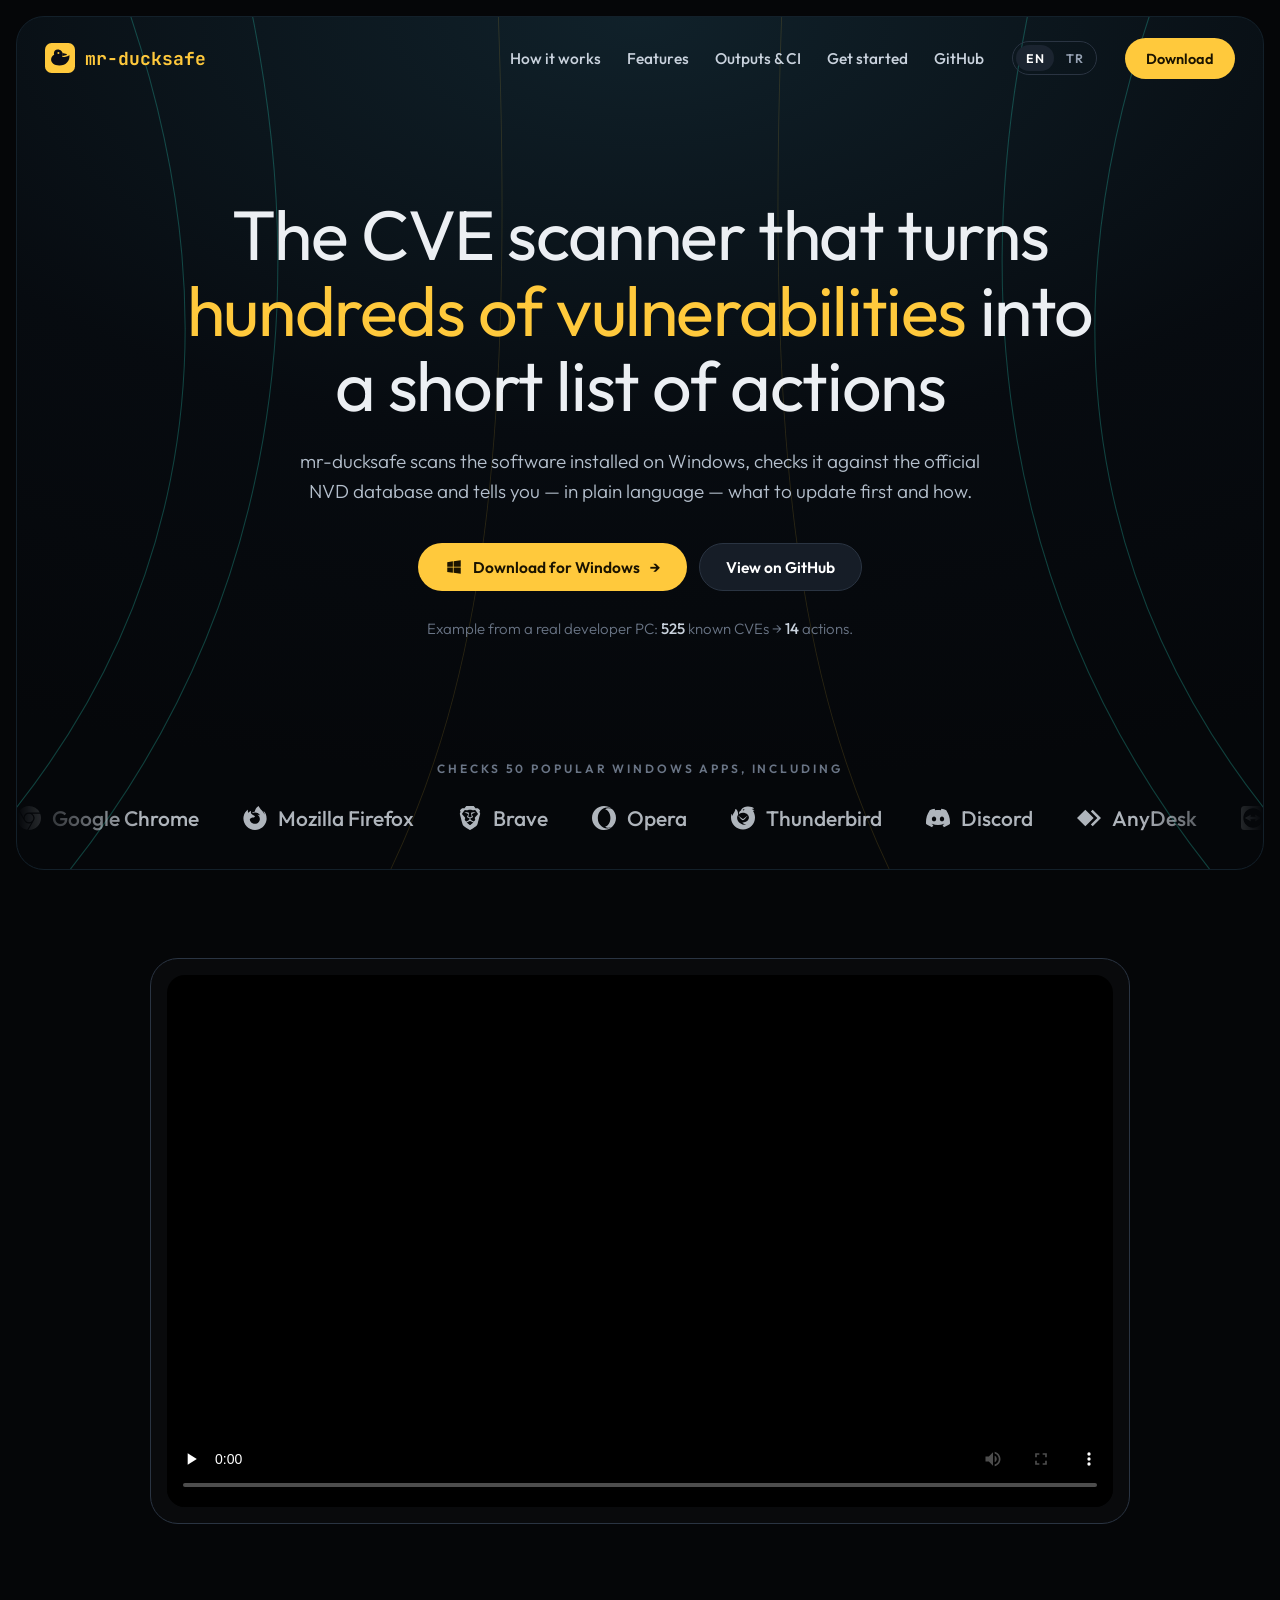
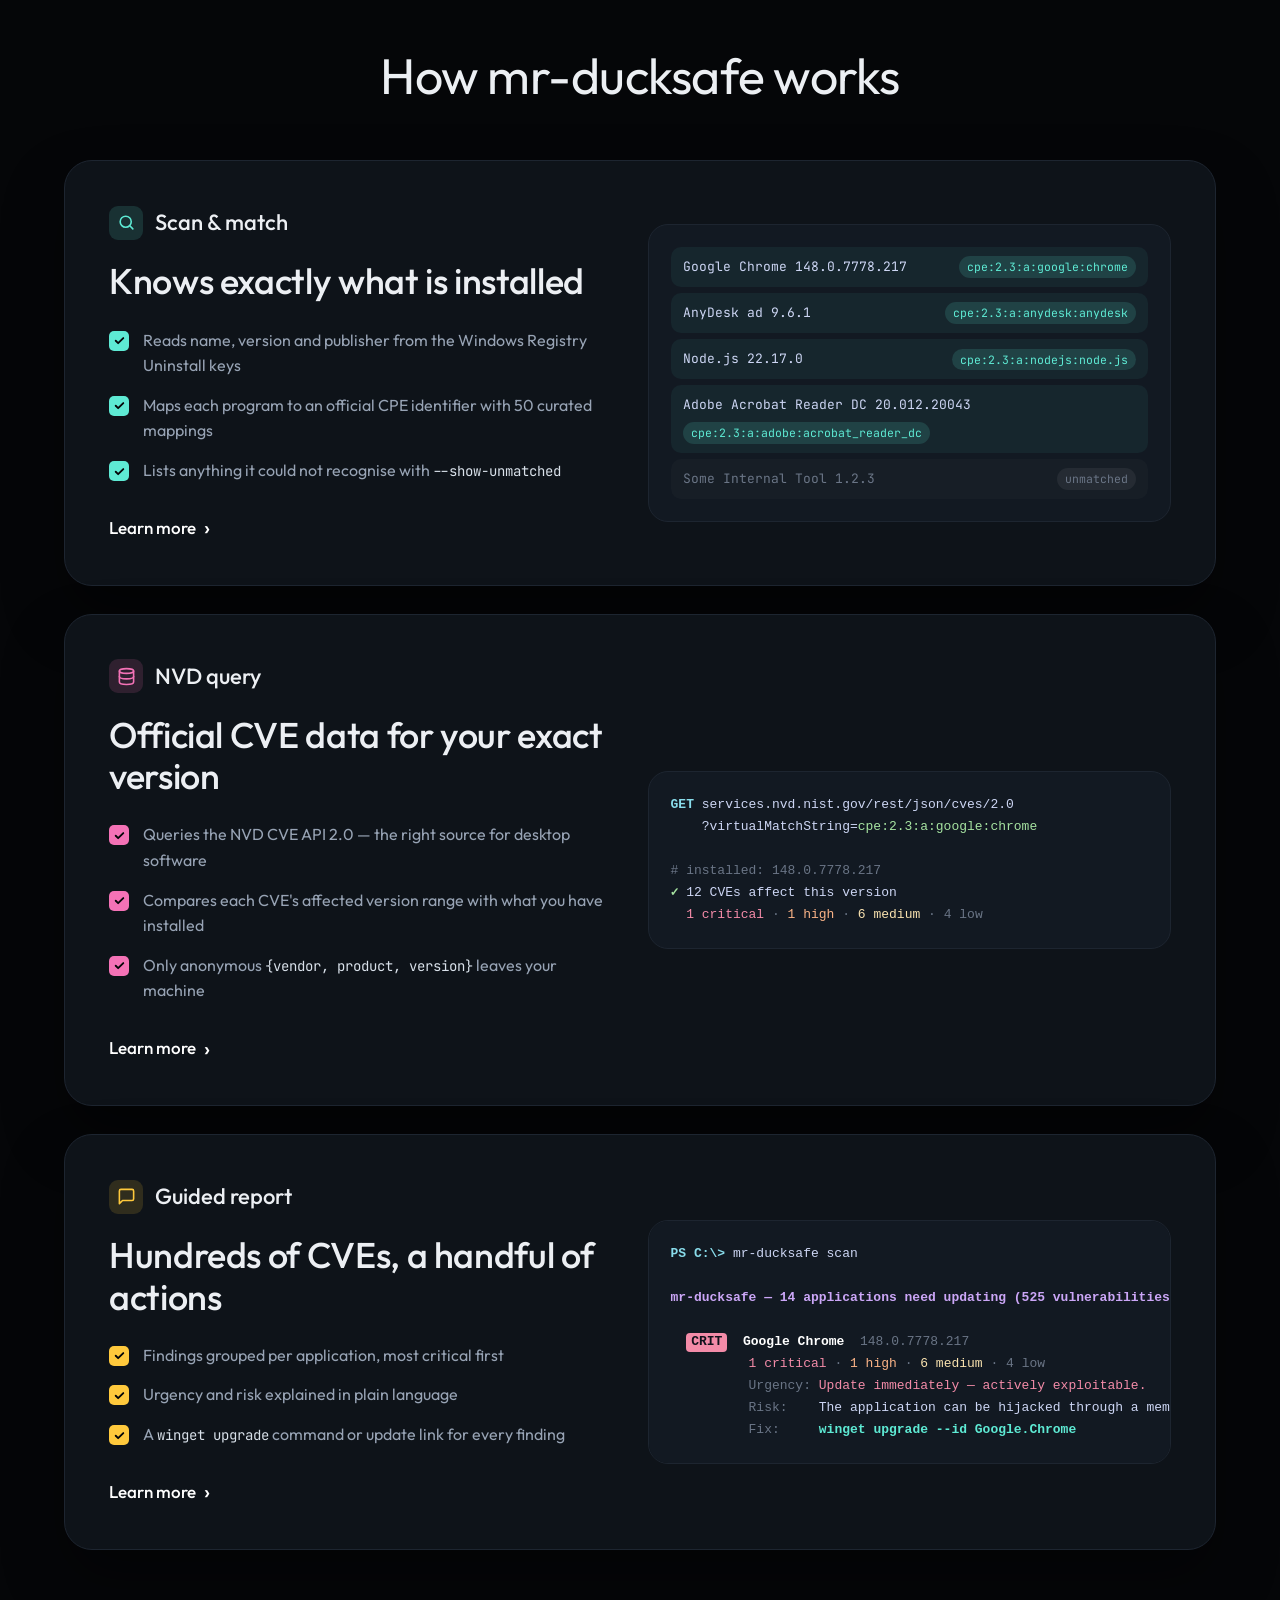
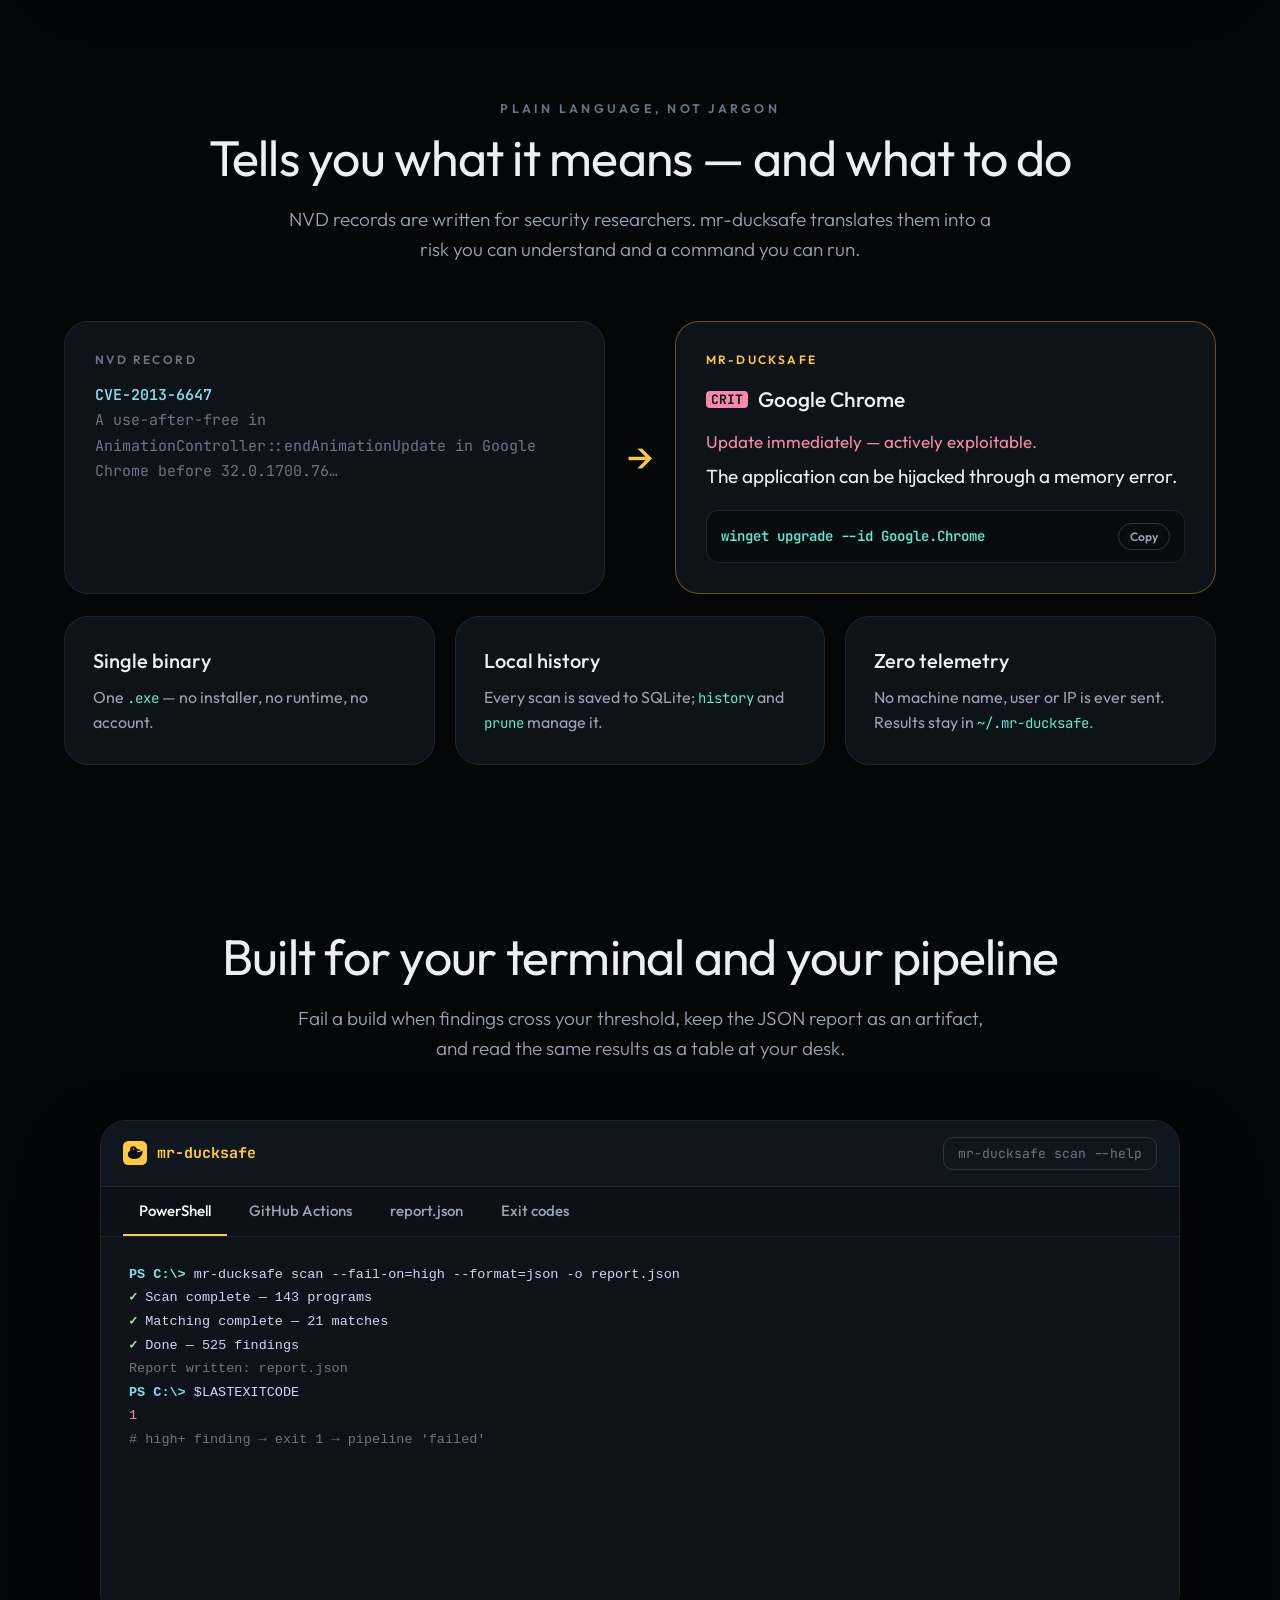
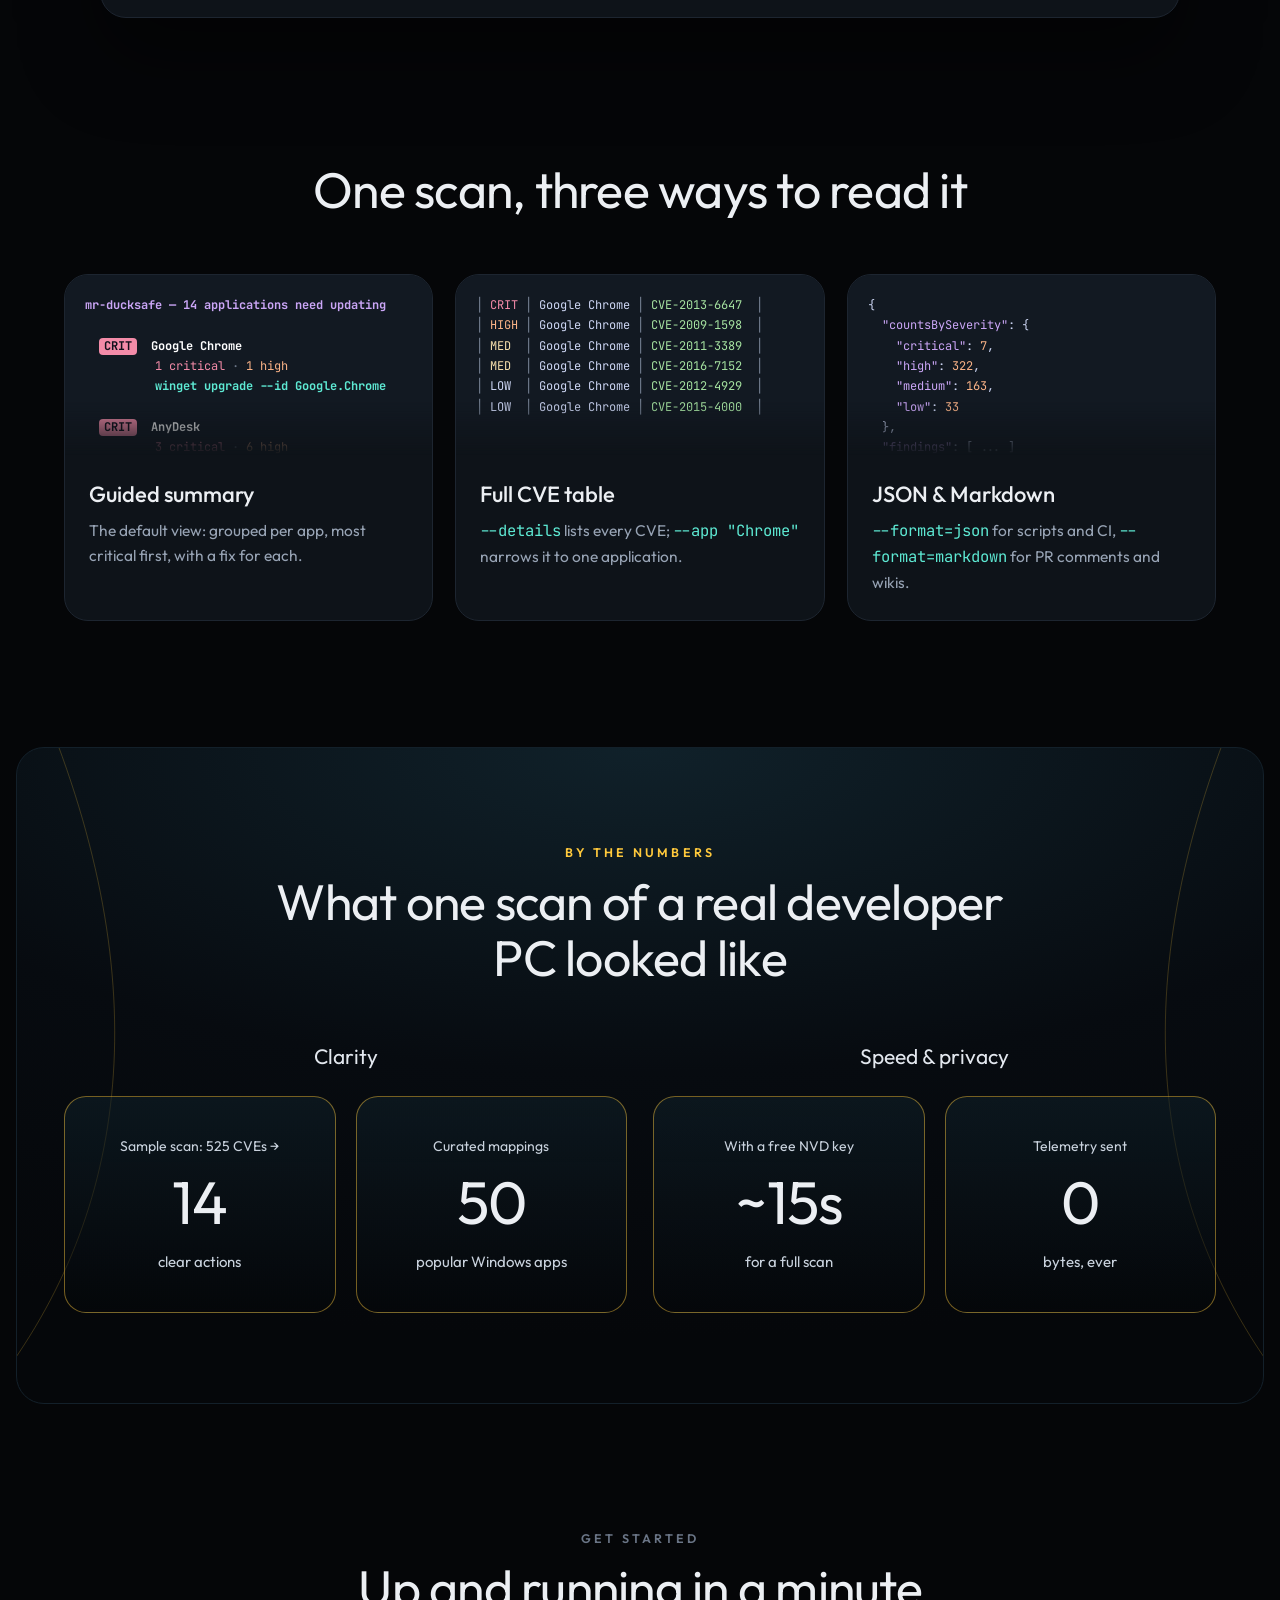
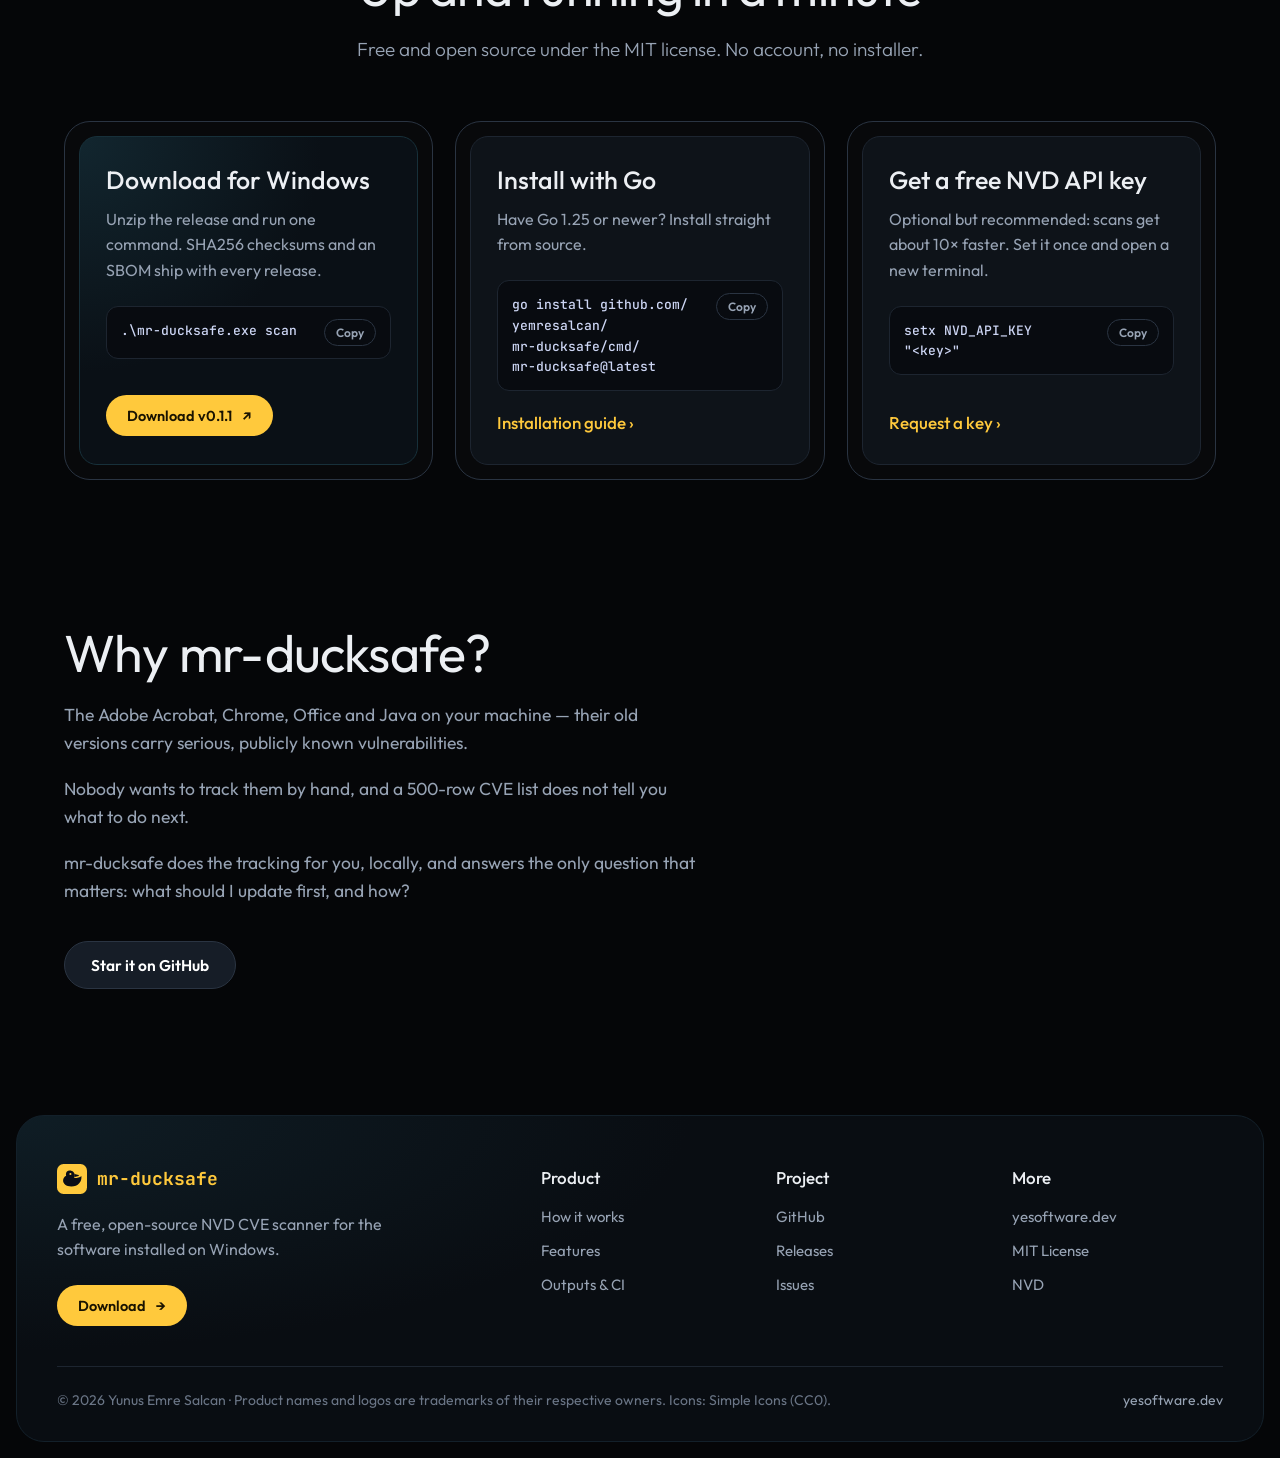
==== commit d8275226: "docs/site: present 525 → 14 as a sample scan, not a general claim The site hero now says the tool tu" ====
--- a/site/index.html
+++ b/site/index.html
@@ -4,13 +4,13 @@
   <meta charset="utf-8">
   <meta name="viewport" content="width=device-width, initial-scale=1">
   <title>mr-ducksafe — CVE scanner for Windows software</title>
-  <meta name="description" content="Free, open-source NVD CVE scanner for the software installed on Windows. One .exe, one command: 525 CVEs become 14 clear actions, each with a plain-language risk and a fix.">
+  <meta name="description" content="Free, open-source NVD CVE scanner for the software installed on Windows. One .exe, one command: hundreds of CVEs become a short list of actions, each with a plain-language risk and a fix.">
   <link rel="canonical" href="https://ducksafe.yesoftware.dev/">
   <link rel="icon" href="favicon.svg" type="image/svg+xml">
   <meta name="theme-color" content="#050608">
   <meta property="og:type" content="website">
   <meta property="og:title" content="mr-ducksafe — find the vulnerable software on your Windows PC">
-  <meta property="og:description" content="One command. 525 known CVEs → 14 clear actions, in plain language, each with a fix.">
+  <meta property="og:description" content="One command turns hundreds of known CVEs into a short list of actions — in plain language, each with a fix.">
   <meta property="og:url" content="https://ducksafe.yesoftware.dev/">
   <meta property="og:image" content="https://ducksafe.yesoftware.dev/media/thumbnail.png">
   <meta name="twitter:card" content="summary_large_image">
@@ -112,6 +112,8 @@
     .hero-body h1 em { font-style: normal; color: var(--yellow); }
     .hero-body p { color: #B4BFCC; font-size: 19px; max-width: 680px; margin: 0 auto 36px; font-weight: 300; }
     .hero-cta { display: flex; flex-wrap: wrap; gap: 12px; justify-content: center; }
+    .hero-body p.hero-note { margin: 26px auto 0; font-size: 15px; color: var(--faint); }
+    .hero-note b { color: #C9D2DD; font-weight: 500; }
     .apps { position: relative; z-index: 2; padding: 26px 0 34px; overflow: hidden; -webkit-mask-image: linear-gradient(90deg, transparent, #000 10%, #000 90%, transparent); mask-image: linear-gradient(90deg, transparent, #000 10%, #000 90%, transparent); }
     .apps-label { position: relative; z-index: 2; text-align: center; font: 600 12px var(--sans); letter-spacing: .24em; text-transform: uppercase; color: var(--faint); margin-top: 56px; }
     .marquee { display: flex; gap: 44px; width: max-content; animation: slide 60s linear infinite; }
@@ -306,7 +308,7 @@
 
     <div class="hero-spacer" aria-hidden="true"></div>
     <div class="hero-body">
-      <h1 data-i18n="hero.title">The CVE scanner that turns <em>525 vulnerabilities</em> into 14 actions</h1>
+      <h1 data-i18n="hero.title">The CVE scanner that turns <em>hundreds of vulnerabilities</em> into a short list of actions</h1>
       <p data-i18n="hero.lead">mr-ducksafe scans the software installed on Windows, checks it against the official NVD database and tells you — in plain language — what to update first and how.</p>
       <div class="hero-cta">
         <a class="pill pill-y" href="https://github.com/Yemresalcan/Mr-ducksafe/releases/download/v0.1.1/mr-ducksafe_0.1.1_Windows_x86_64.zip">
@@ -315,6 +317,7 @@
         </a>
         <a class="pill pill-dark" href="https://github.com/Yemresalcan/Mr-ducksafe" data-i18n="hero.cta2">View on GitHub</a>
       </div>
+      <p class="hero-note" data-i18n="hero.example">Example from a real developer PC: <b>525</b> known CVEs → <b>14</b> actions.</p>
     </div>
 
     <div class="apps-label" data-i18n="hero.apps">Checks 50 popular Windows apps, including</div>
@@ -559,7 +562,7 @@
           <div>
             <div class="group-title" data-i18n="stats.g1">Clarity</div>
             <div class="scards">
-              <div class="scard"><small data-i18n="stats.s1.k">From 525 CVEs to</small><b>14</b><span data-i18n="stats.s1.v">clear actions</span></div>
+              <div class="scard"><small data-i18n="stats.s1.k">Sample scan: 525 CVEs →</small><b>14</b><span data-i18n="stats.s1.v">clear actions</span></div>
               <div class="scard"><small data-i18n="stats.s2.k">Curated mappings</small><b>50</b><span data-i18n="stats.s2.v">popular Windows apps</span></div>
             </div>
           </div>
@@ -655,7 +658,8 @@
       var TR = {
         "skip": "İçeriğe geç",
         "nav.how": "Nasıl çalışır", "nav.features": "Özellikler", "nav.outputs": "Çıktılar ve CI", "nav.start": "Başlarken", "nav.download": "İndir",
-        "hero.title": "<em>525 güvenlik açığını</em> 14 aksiyona çeviren CVE tarayıcı",
+        "hero.title": "<em>Yüzlerce güvenlik açığını</em> kısa bir aksiyon listesine çeviren CVE tarayıcı",
+        "hero.example": "Gerçek bir geliştirici bilgisayarından örnek: <b>525</b> bilinen CVE → <b>14</b> aksiyon.",
         "hero.lead": "mr-ducksafe, Windows'ta kurulu yazılımları tarar, resmi NVD veritabanıyla karşılaştırır ve önce neyi, nasıl güncellemen gerektiğini sade bir dille söyler.",
         "hero.cta": "Windows için indir", "hero.cta2": "GitHub'da incele",
         "hero.apps": "50 popüler Windows uygulamasını kontrol eder, örneğin",
@@ -692,7 +696,7 @@
         "tri.3.t": "JSON ve Markdown", "tri.3.d": "Script ve CI için <code>--format=json</code>, PR yorumu ve wiki için <code>--format=markdown</code>.",
         "stats.eyebrow": "Rakamlarla", "stats.title": "Gerçek bir geliştirici bilgisayarında tek bir tarama",
         "stats.g1": "Netlik", "stats.g2": "Hız ve gizlilik",
-        "stats.s1.k": "525 CVE'den", "stats.s1.v": "net aksiyona",
+        "stats.s1.k": "Örnek tarama: 525 CVE →", "stats.s1.v": "net aksiyona",
         "stats.s2.k": "Hazır eşleme", "stats.s2.v": "popüler Windows uygulaması",
         "stats.s3.k": "Ücretsiz NVD key ile", "stats.s3.v": "tam tarama",
         "stats.s4.k": "Gönderilen telemetri", "stats.s4.v": "bayt, hiçbir zaman",
@@ -718,7 +722,7 @@
       var META = {
         en: { title: document.title, desc: document.querySelector('meta[name="description"]').content },
         tr: { title: "mr-ducksafe — Windows yazılımları için CVE tarayıcı",
-              desc: "Windows'ta kurulu yazılımlar için ücretsiz, açık kaynak NVD CVE tarayıcı. Tek .exe, tek komut: 525 CVE, sade dilde risk ve çözümüyle 14 net aksiyona dönüşür." }
+              desc: "Windows'ta kurulu yazılımlar için ücretsiz, açık kaynak NVD CVE tarayıcı. Tek .exe, tek komut: yüzlerce CVE, sade dilde risk ve çözümüyle kısa bir aksiyon listesine dönüşür." }
       };
       var nodes = Array.prototype.slice.call(document.querySelectorAll('[data-i18n]'));
       var EN = {};
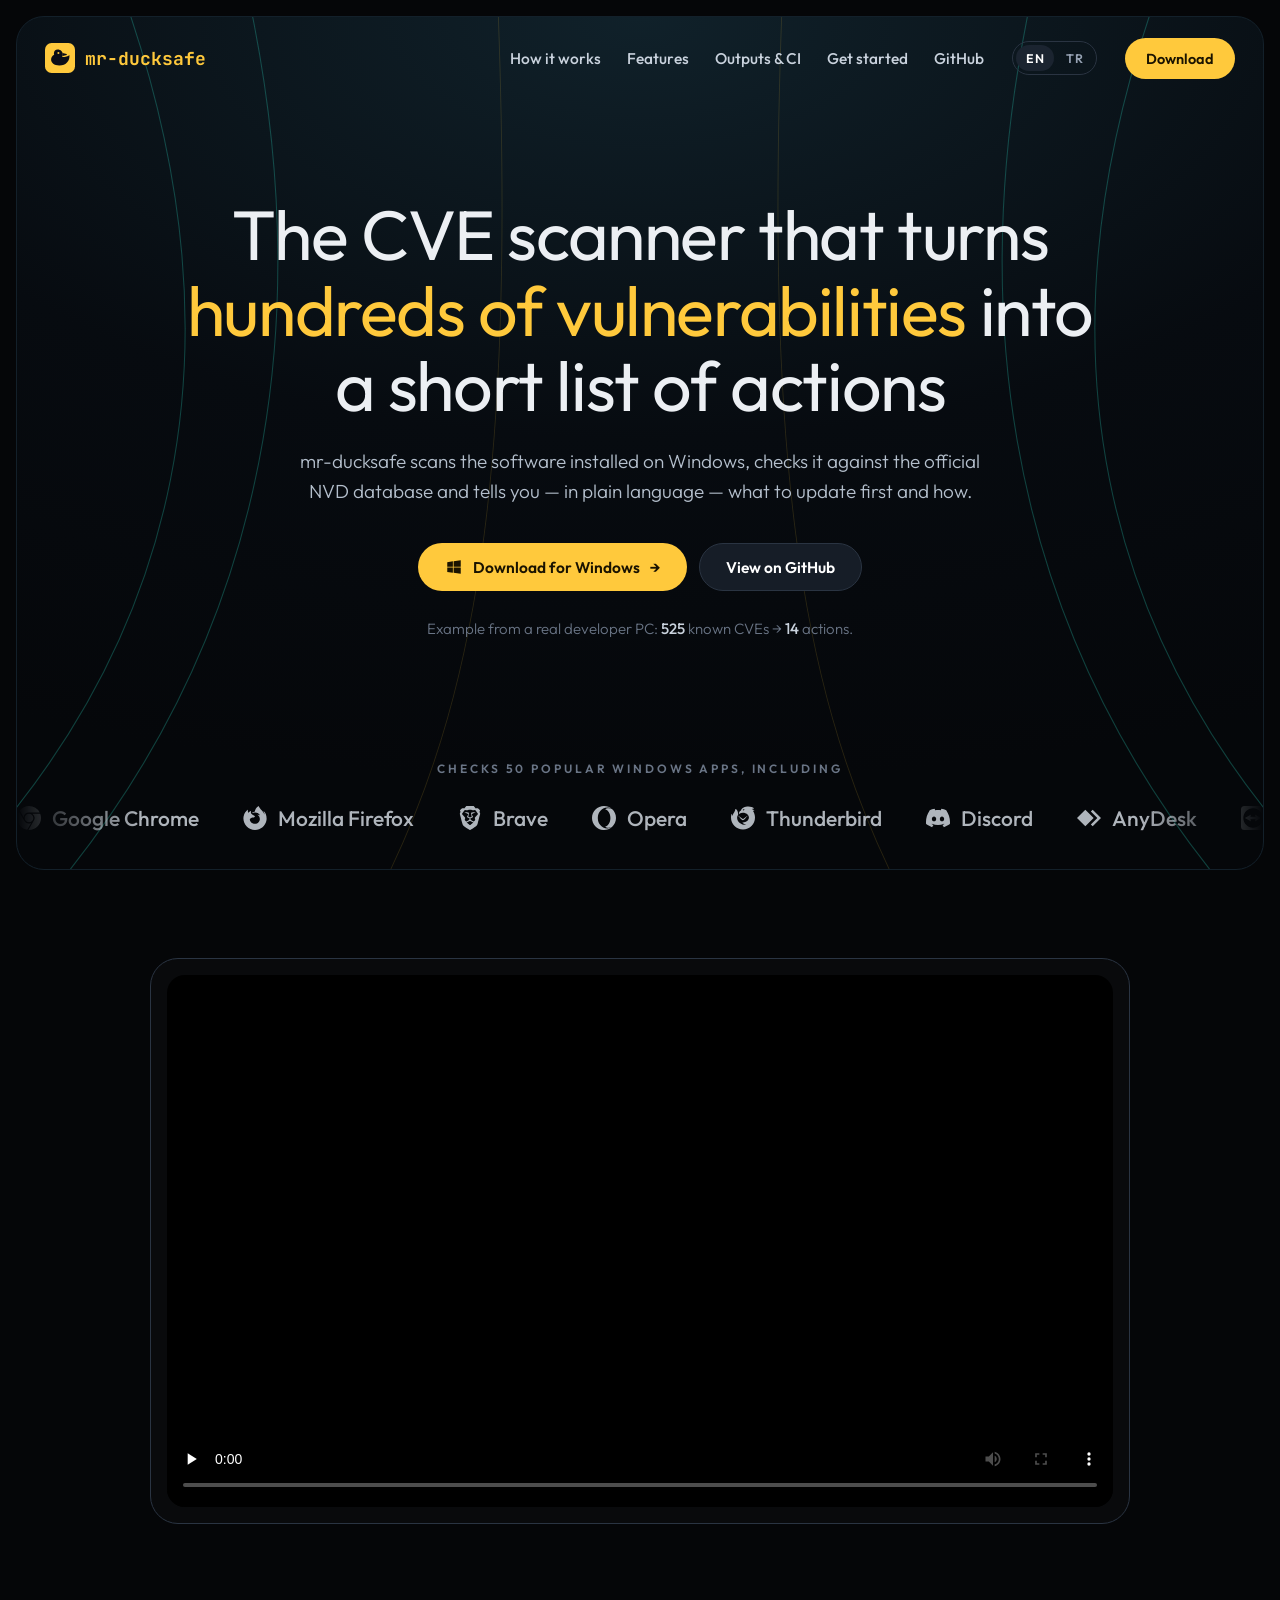
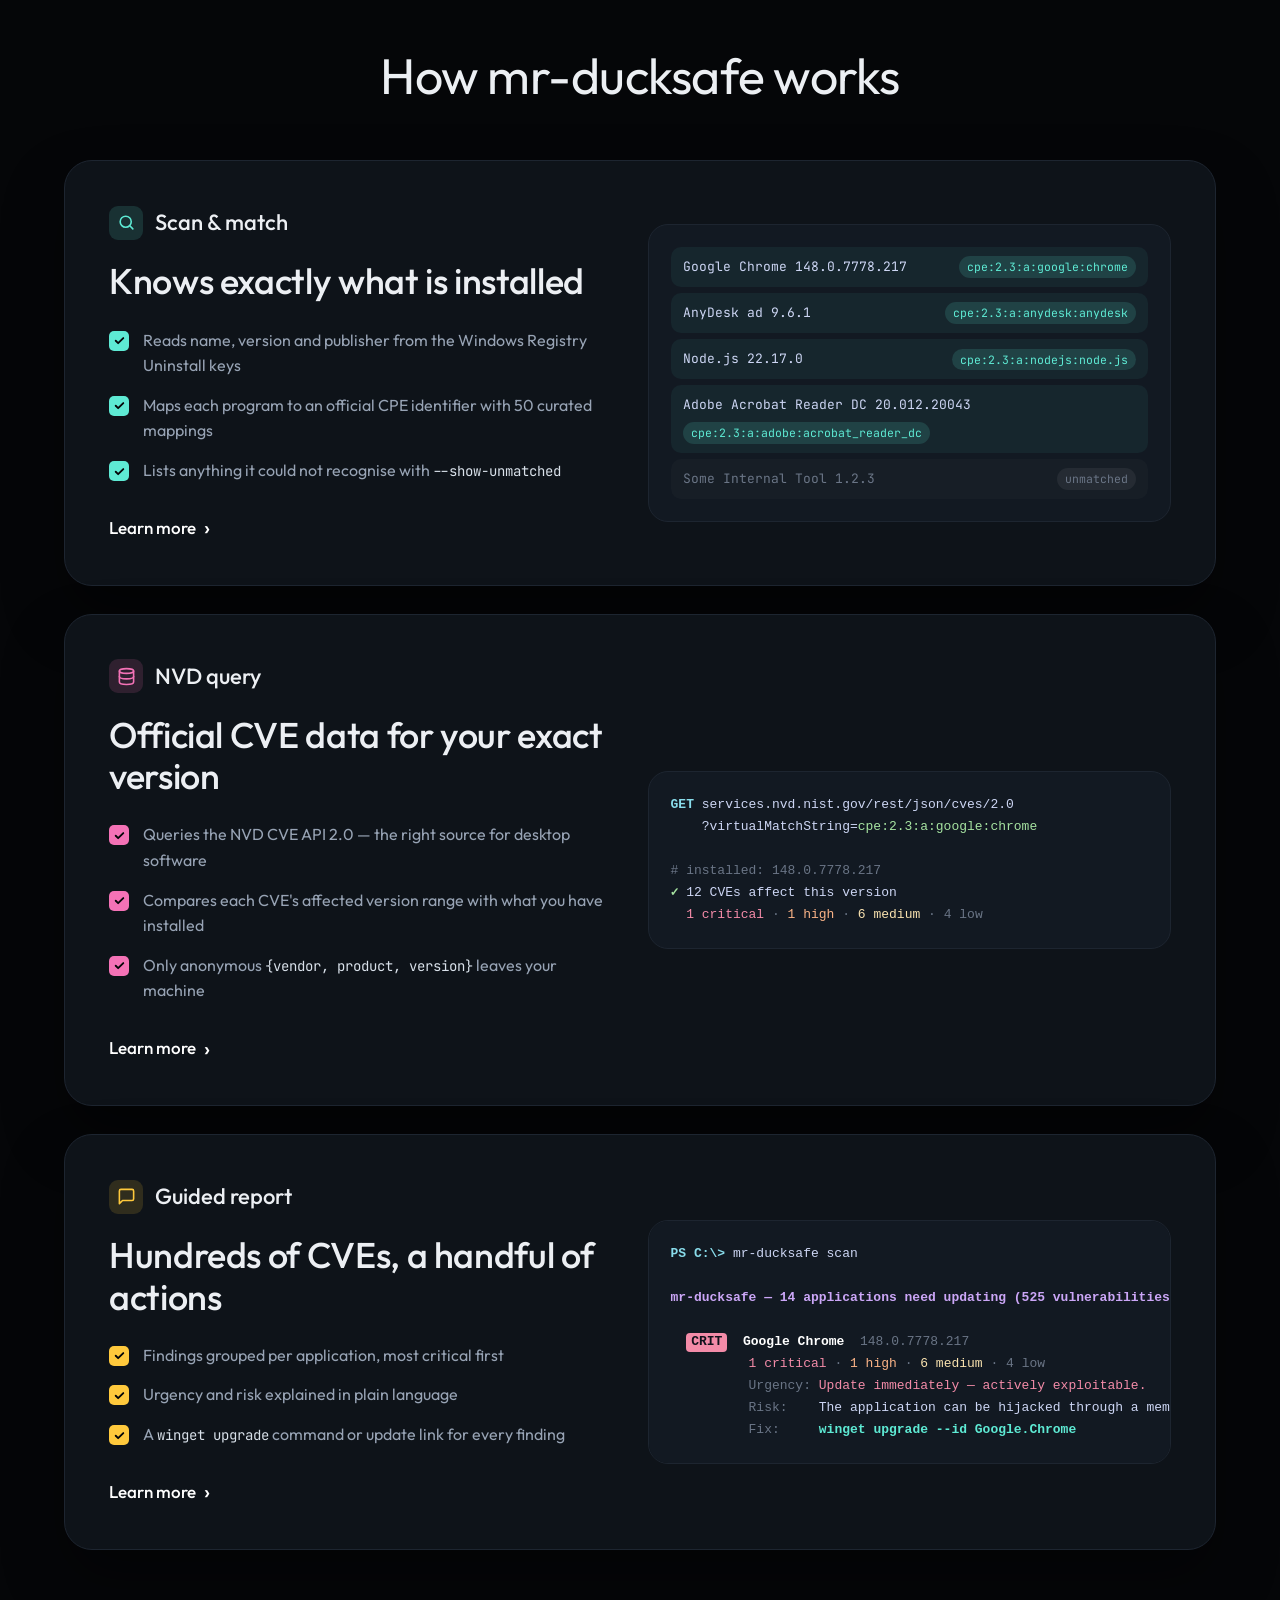
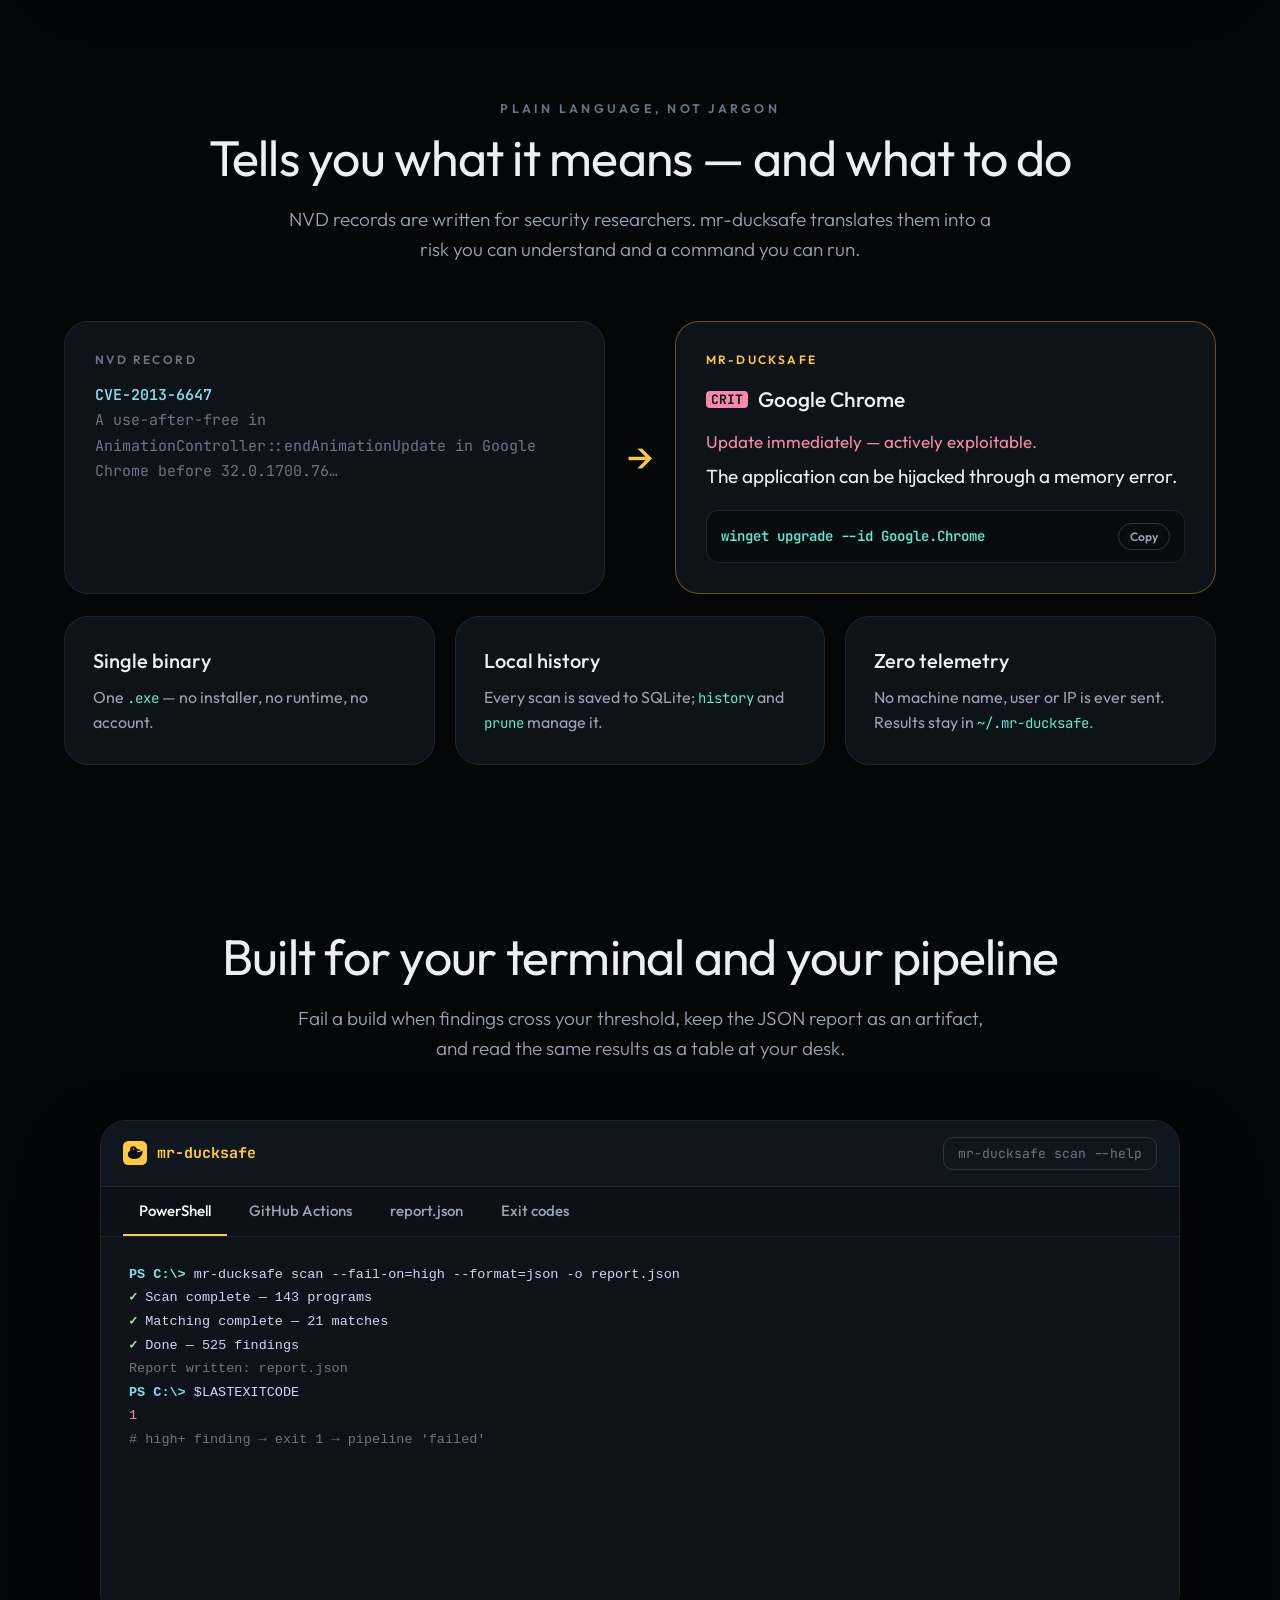
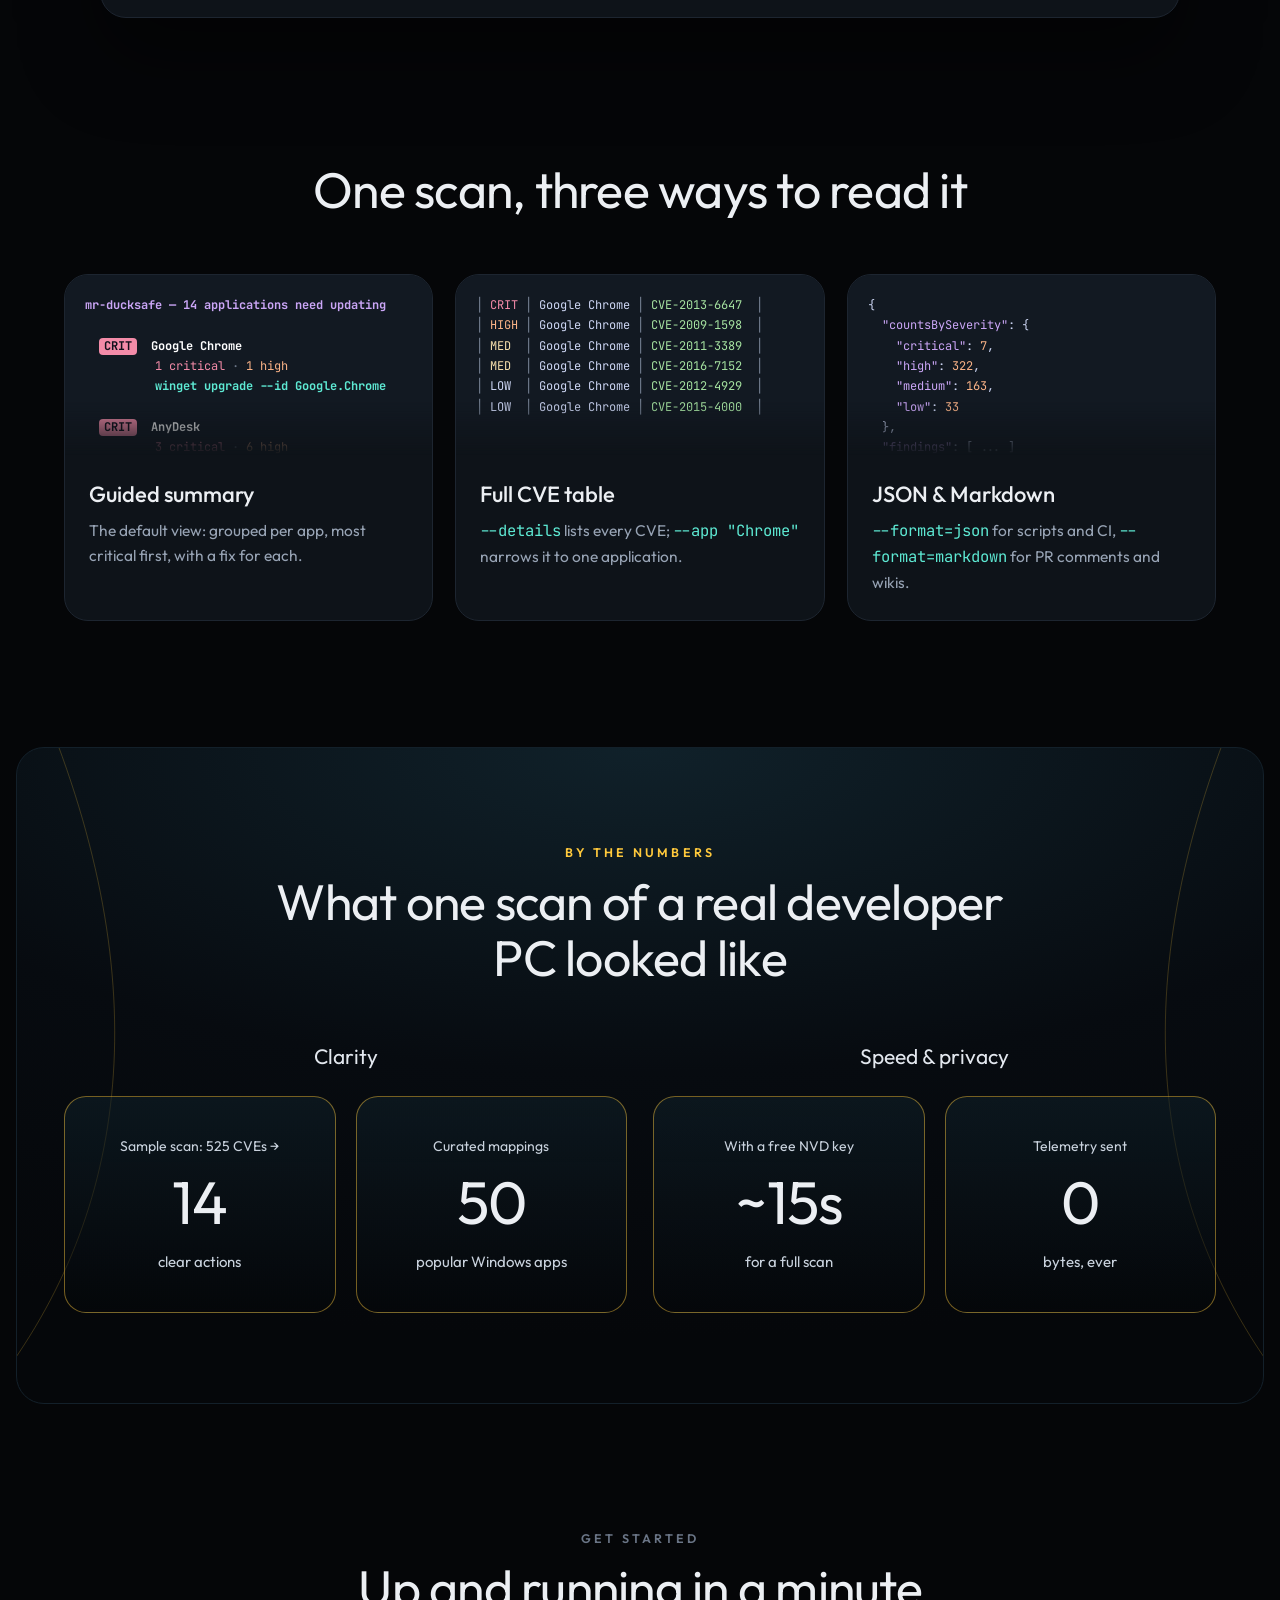
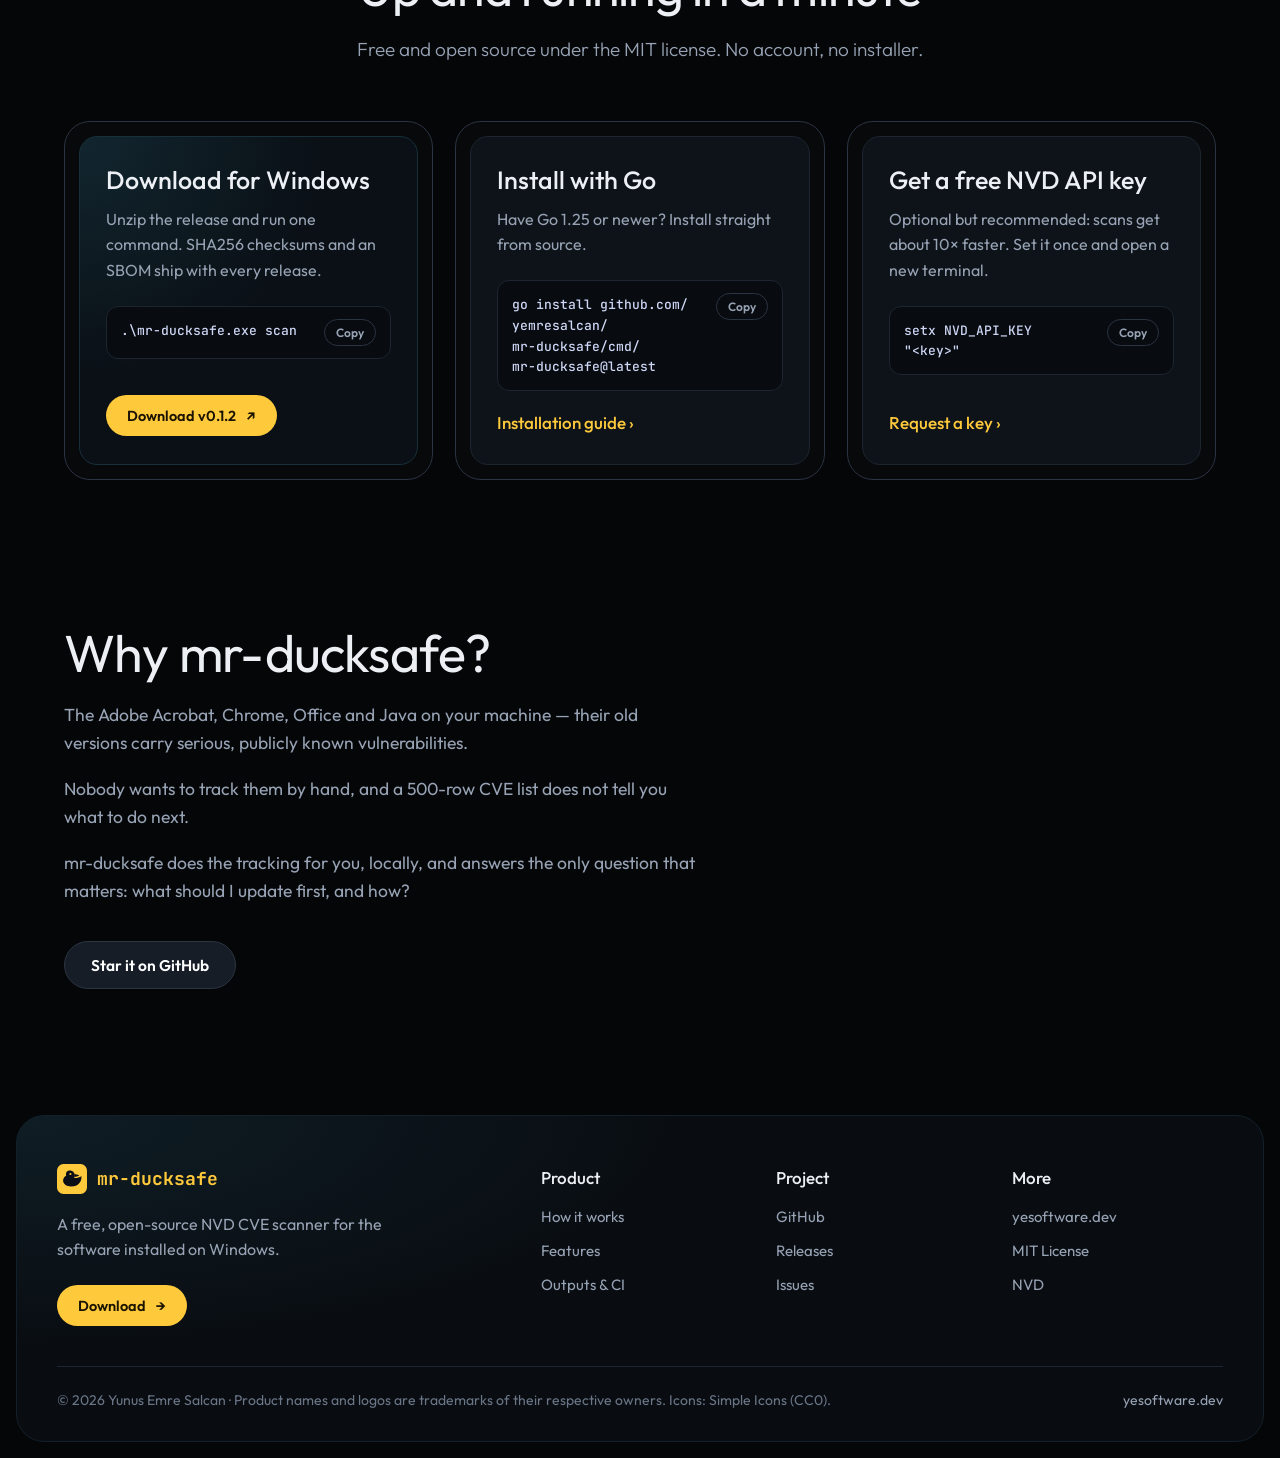
==== commit 0207b5d3: "site: point downloads at v0.1.2; bump embedded dev version info" ====
--- a/site/index.html
+++ b/site/index.html
@@ -311,7 +311,7 @@
       <h1 data-i18n="hero.title">The CVE scanner that turns <em>hundreds of vulnerabilities</em> into a short list of actions</h1>
       <p data-i18n="hero.lead">mr-ducksafe scans the software installed on Windows, checks it against the official NVD database and tells you — in plain language — what to update first and how.</p>
       <div class="hero-cta">
-        <a class="pill pill-y" href="https://github.com/Yemresalcan/Mr-ducksafe/releases/download/v0.1.1/mr-ducksafe_0.1.1_Windows_x86_64.zip">
+        <a class="pill pill-y" href="https://github.com/Yemresalcan/Mr-ducksafe/releases/download/v0.1.2/mr-ducksafe_0.1.2_Windows_x86_64.zip">
           <svg viewBox="0 0 24 24" fill="currentColor" aria-hidden="true"><path d="M3 5.5 10.5 4.4v7.1H3zm0 13L10.5 19.6v-7H3zm8.5 1.2L21 21V12.6h-9.5zm0-15.4v7.2H21V3z"/></svg>
           <span data-i18n="hero.cta">Download for Windows</span> →
         </a>
@@ -590,7 +590,7 @@
             <h3 data-i18n="gs.1.t">Download for Windows</h3>
             <p data-i18n="gs.1.d">Unzip the release and run one command. SHA256 checksums and an SBOM ship with every release.</p>
             <div class="fixline"><span>.\mr-ducksafe.exe scan</span><button class="copy" data-copy=".\mr-ducksafe.exe scan" data-i18n="copy">Copy</button></div>
-            <div class="actions"><a class="pill pill-y pill-sm" href="https://github.com/Yemresalcan/Mr-ducksafe/releases/download/v0.1.1/mr-ducksafe_0.1.1_Windows_x86_64.zip"><span data-i18n="gs.1.cta">Download v0.1.1</span> ↗</a></div>
+            <div class="actions"><a class="pill pill-y pill-sm" href="https://github.com/Yemresalcan/Mr-ducksafe/releases/download/v0.1.2/mr-ducksafe_0.1.2_Windows_x86_64.zip"><span data-i18n="gs.1.cta">Download v0.1.2</span> ↗</a></div>
           </div></div>
           <div class="gs-outer"><div class="gs-inner">
             <h3 data-i18n="gs.2.t">Install with Go</h3>
@@ -702,7 +702,7 @@
         "stats.s4.k": "Gönderilen telemetri", "stats.s4.v": "bayt, hiçbir zaman",
         "gs.eyebrow": "Başlarken", "gs.title": "Bir dakikada hazır",
         "gs.lead": "MIT lisanslı, ücretsiz ve açık kaynak. Hesap yok, kurulum yok.",
-        "gs.1.t": "Windows için indir", "gs.1.d": "Release'i zip'ten çıkar ve tek komut çalıştır. Her release ile SHA256 checksum ve SBOM gelir.", "gs.1.cta": "v0.1.1'i indir",
+        "gs.1.t": "Windows için indir", "gs.1.d": "Release'i zip'ten çıkar ve tek komut çalıştır. Her release ile SHA256 checksum ve SBOM gelir.", "gs.1.cta": "v0.1.2'yi indir",
         "gs.2.t": "Go ile kur", "gs.2.d": "Go 1.25 veya üstü kurulu mu? Doğrudan kaynaktan kur.", "gs.2.cta": "Kurulum rehberi",
         "gs.3.t": "Ücretsiz NVD API key al", "gs.3.d": "İsteğe bağlı ama önerilir: taramalar yaklaşık 10 kat hızlanır. Bir kez ayarla, yeni terminal aç.", "gs.3.cta": "Key iste",
         "why.title": "Neden mr-ducksafe?",
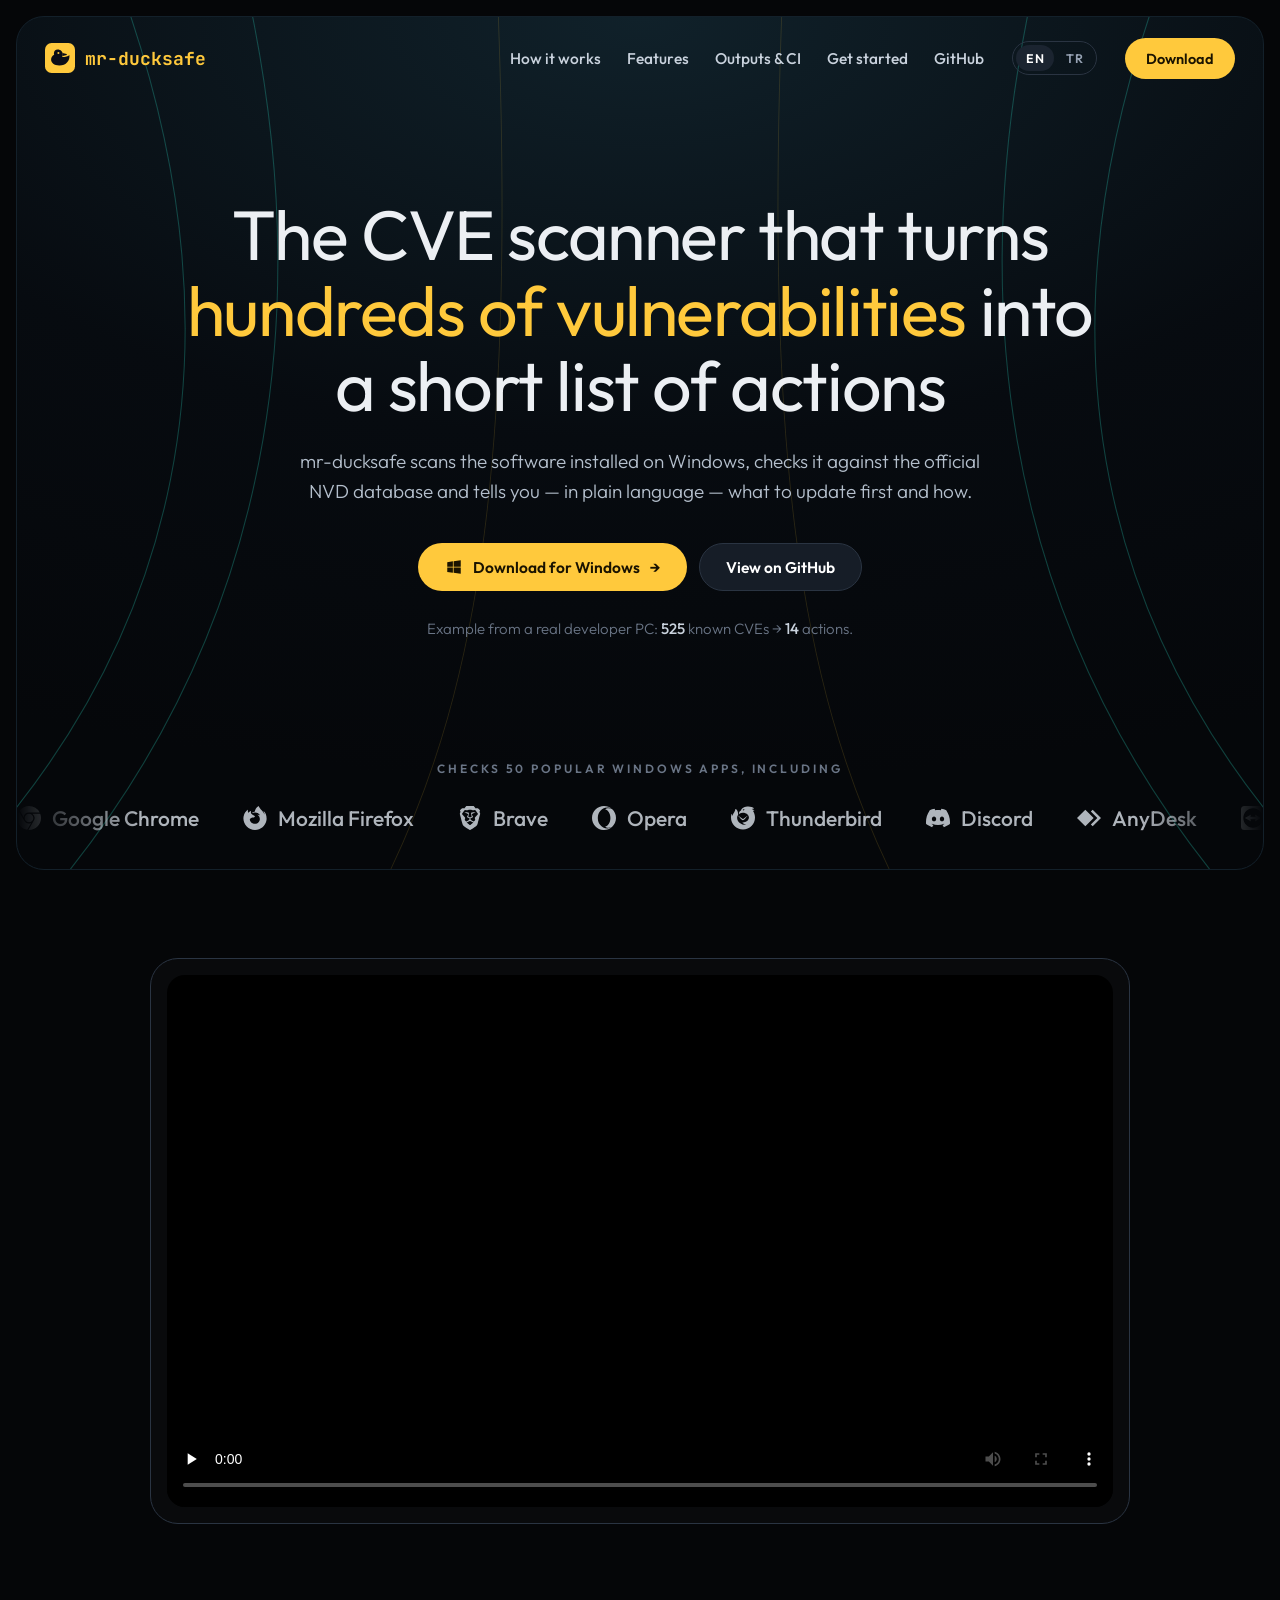
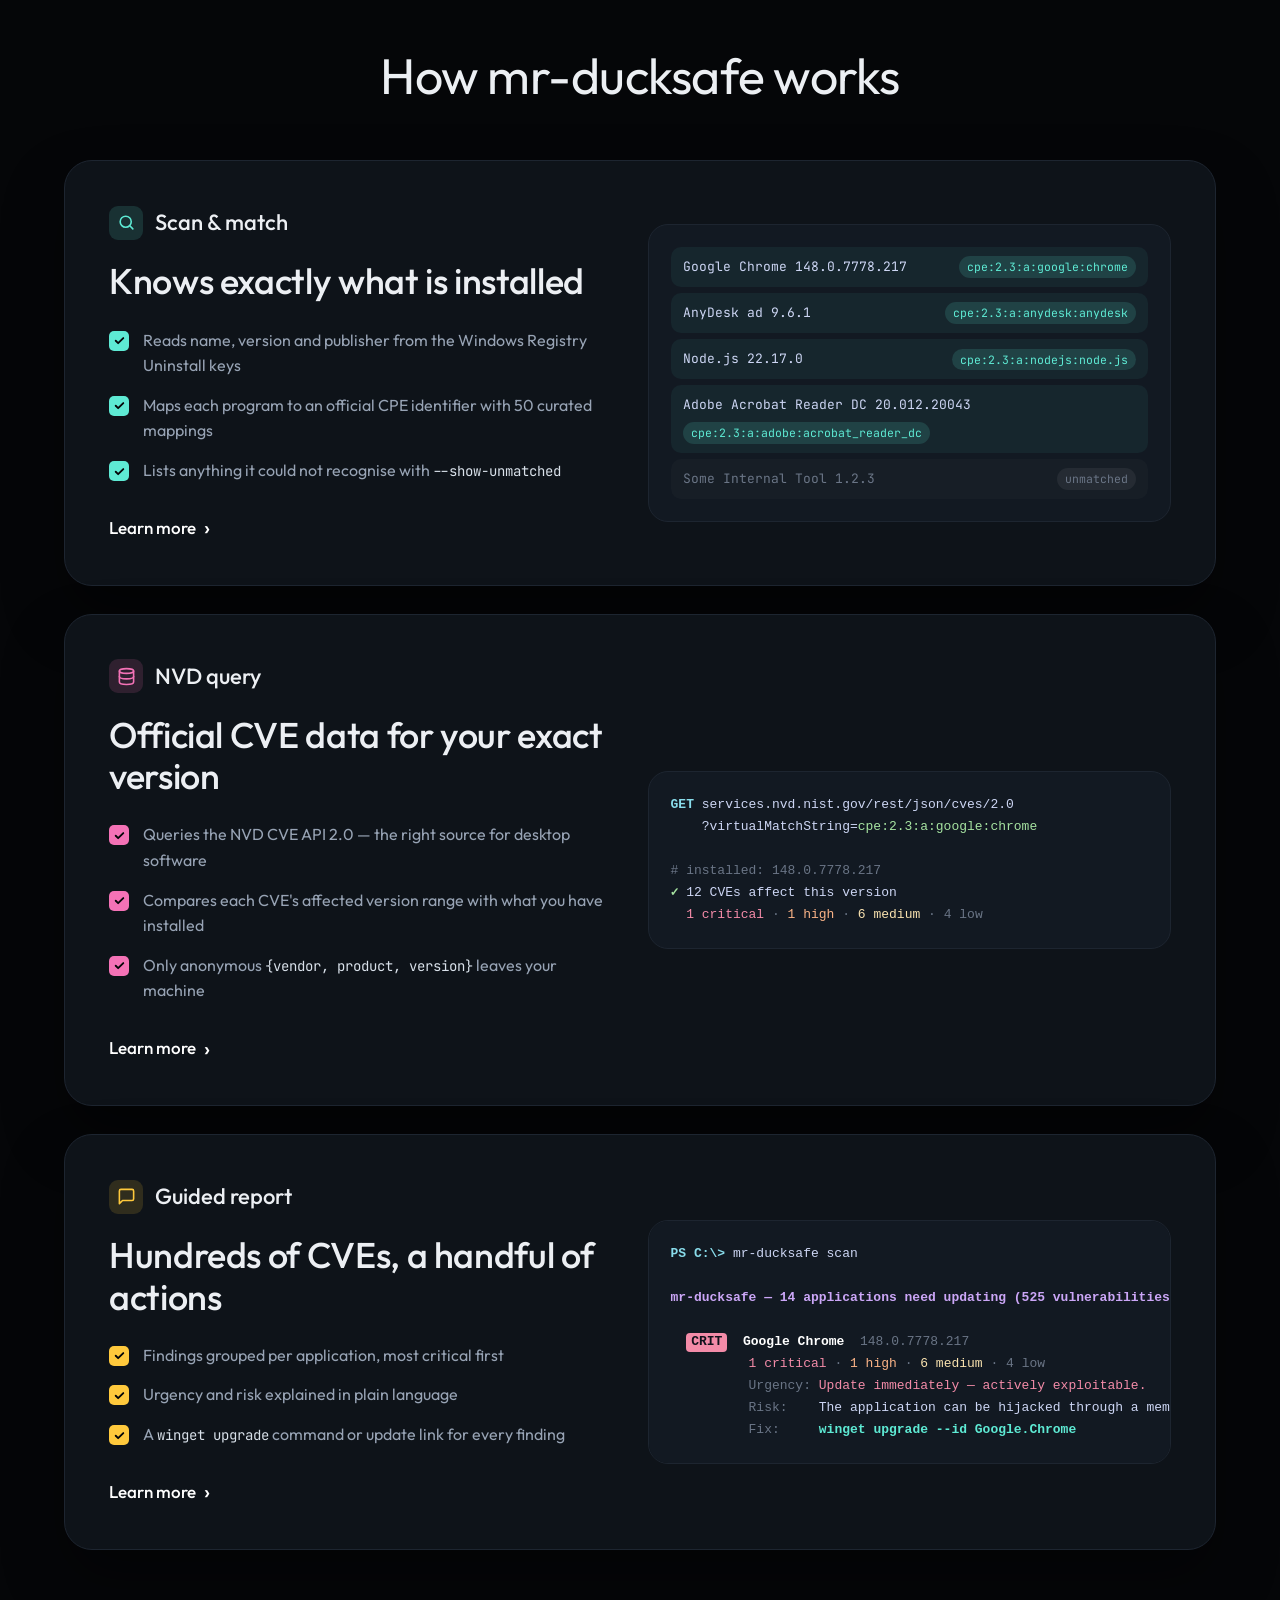
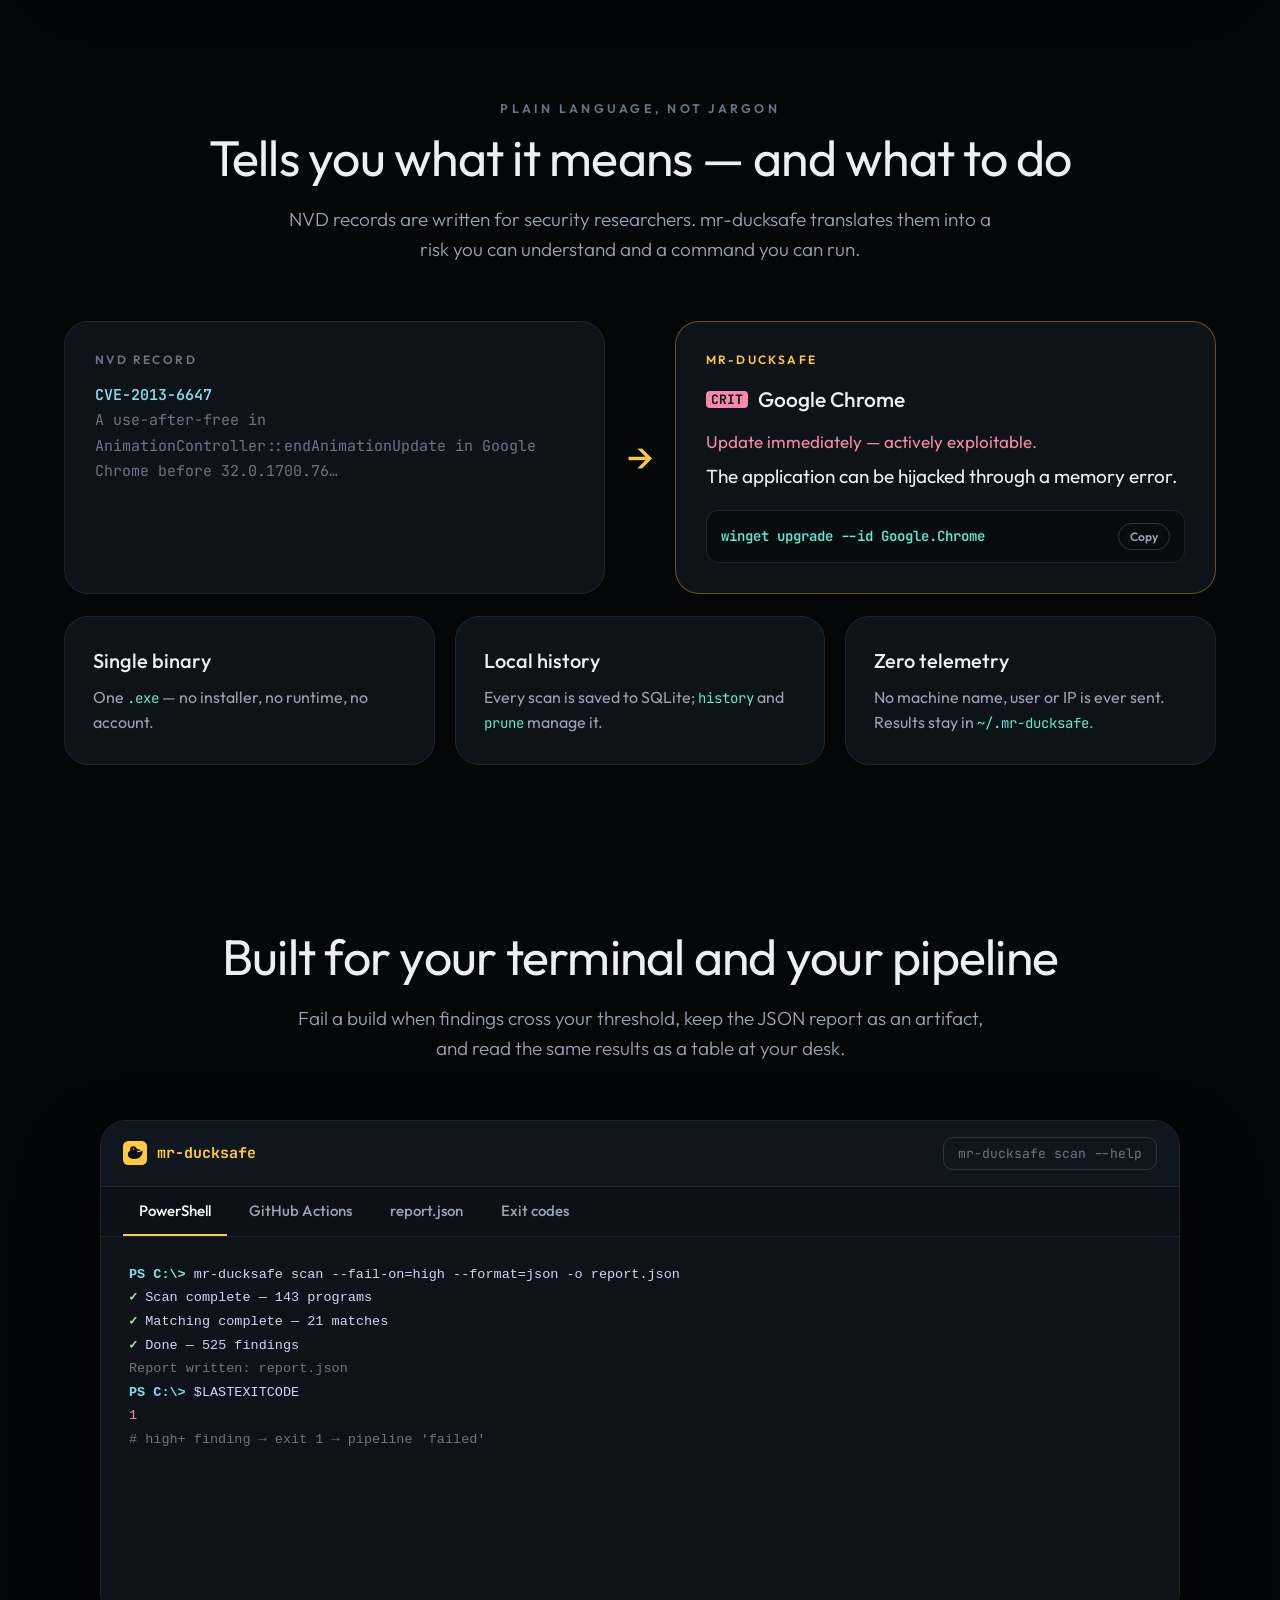
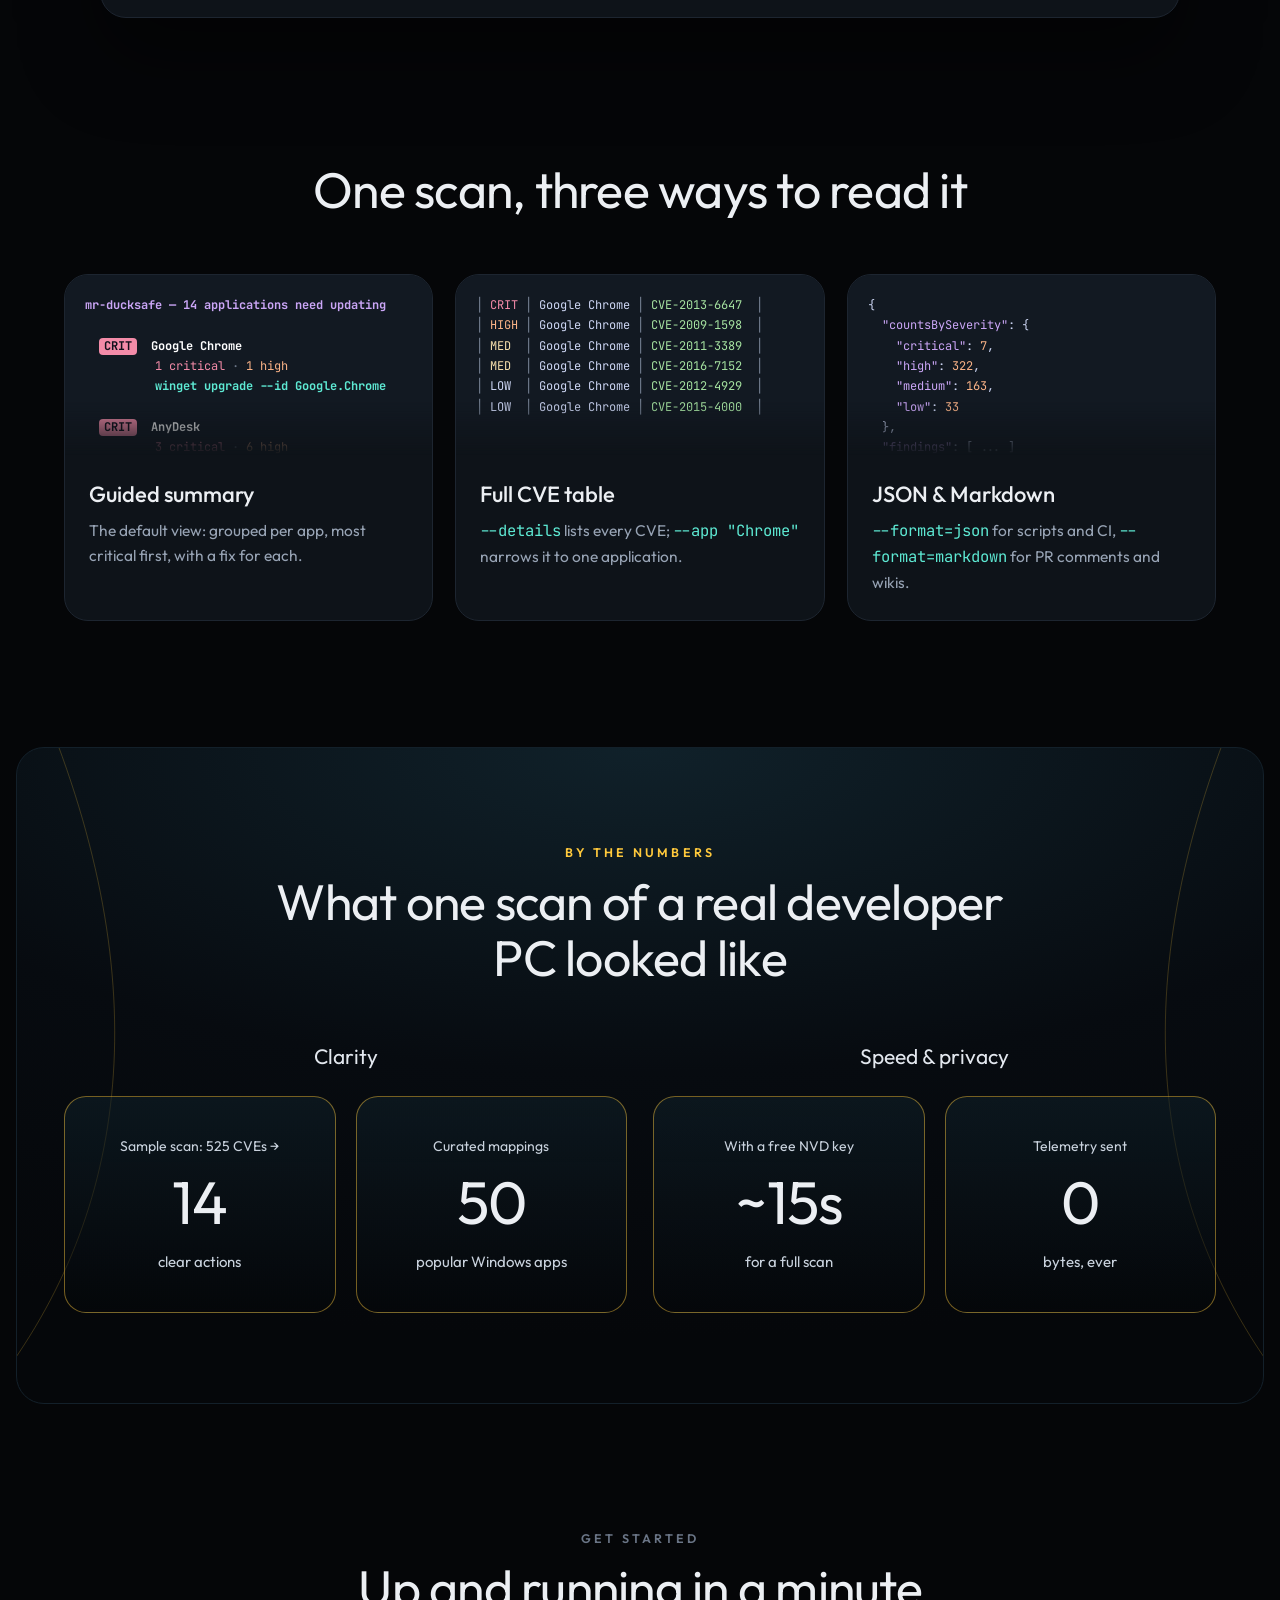
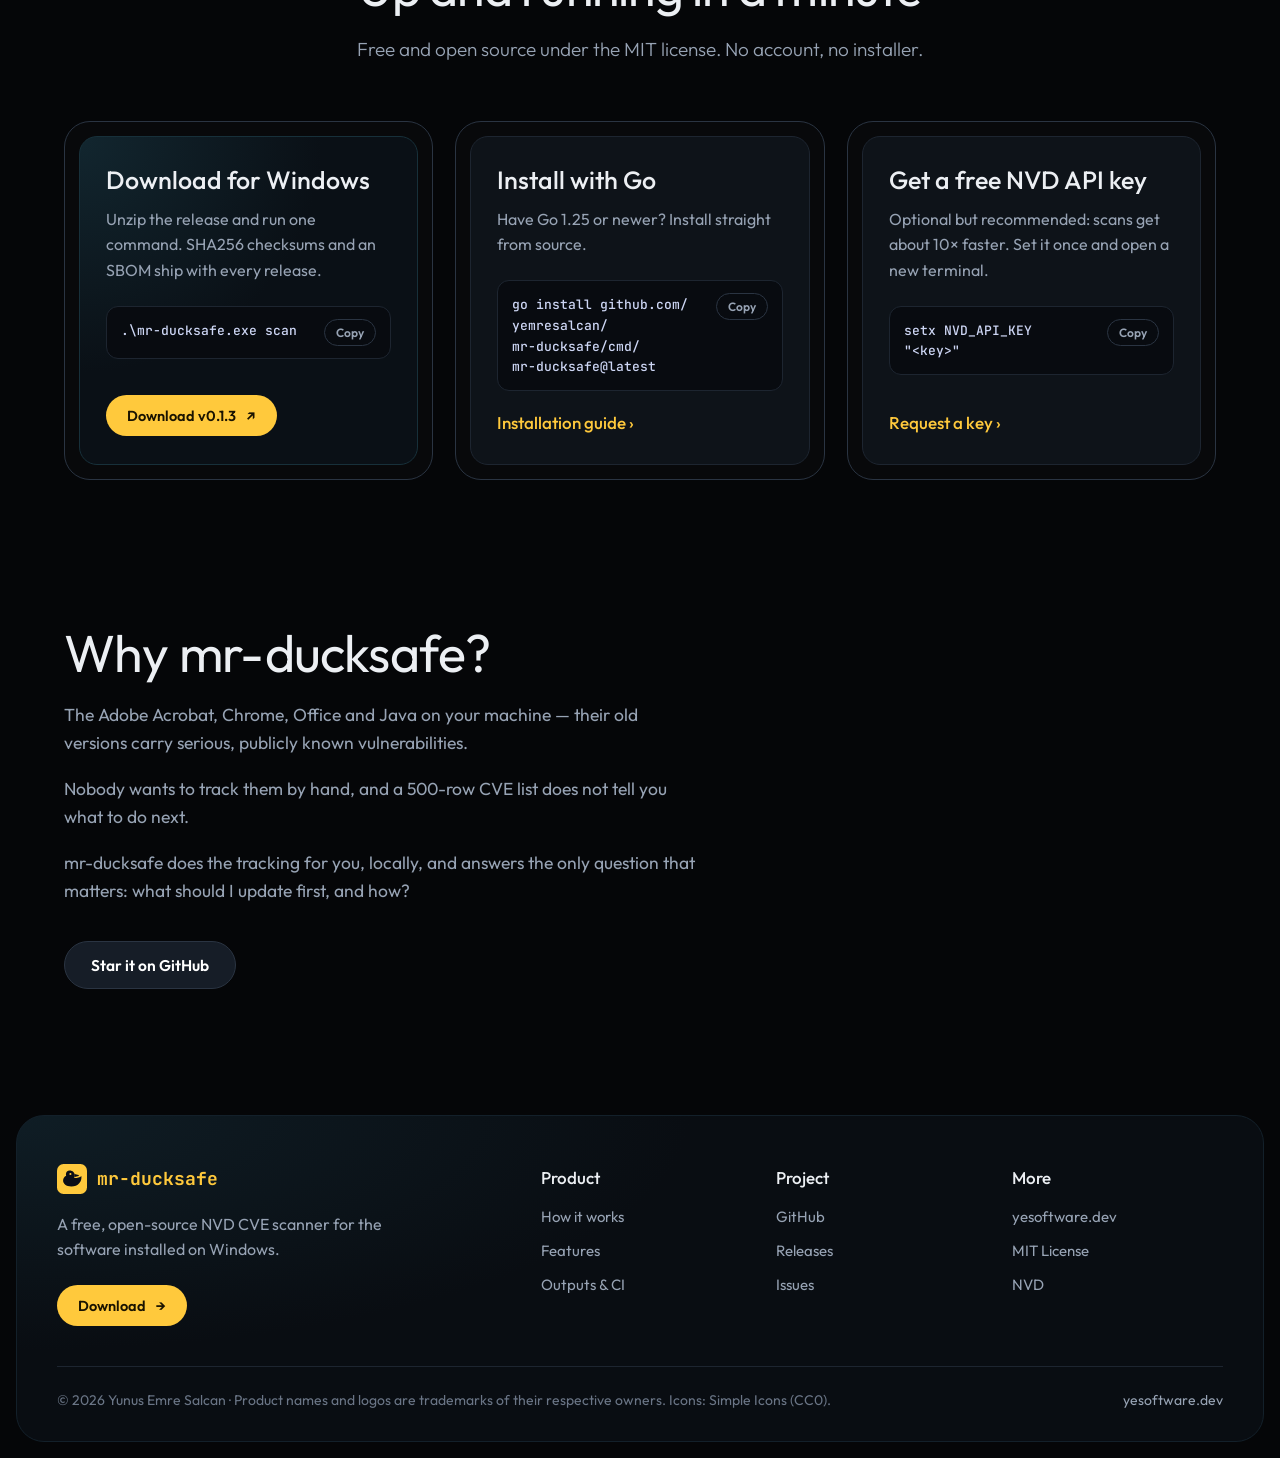
==== commit ceeddd7c: "site: point downloads at v0.1.3" ====
--- a/site/index.html
+++ b/site/index.html
@@ -311,7 +311,7 @@
       <h1 data-i18n="hero.title">The CVE scanner that turns <em>hundreds of vulnerabilities</em> into a short list of actions</h1>
       <p data-i18n="hero.lead">mr-ducksafe scans the software installed on Windows, checks it against the official NVD database and tells you — in plain language — what to update first and how.</p>
       <div class="hero-cta">
-        <a class="pill pill-y" href="https://github.com/Yemresalcan/Mr-ducksafe/releases/download/v0.1.2/mr-ducksafe_0.1.2_Windows_x86_64.zip">
+        <a class="pill pill-y" href="https://github.com/Yemresalcan/Mr-ducksafe/releases/download/v0.1.3/mr-ducksafe_0.1.3_Windows_x86_64.zip">
           <svg viewBox="0 0 24 24" fill="currentColor" aria-hidden="true"><path d="M3 5.5 10.5 4.4v7.1H3zm0 13L10.5 19.6v-7H3zm8.5 1.2L21 21V12.6h-9.5zm0-15.4v7.2H21V3z"/></svg>
           <span data-i18n="hero.cta">Download for Windows</span> →
         </a>
@@ -590,7 +590,7 @@
             <h3 data-i18n="gs.1.t">Download for Windows</h3>
             <p data-i18n="gs.1.d">Unzip the release and run one command. SHA256 checksums and an SBOM ship with every release.</p>
             <div class="fixline"><span>.\mr-ducksafe.exe scan</span><button class="copy" data-copy=".\mr-ducksafe.exe scan" data-i18n="copy">Copy</button></div>
-            <div class="actions"><a class="pill pill-y pill-sm" href="https://github.com/Yemresalcan/Mr-ducksafe/releases/download/v0.1.2/mr-ducksafe_0.1.2_Windows_x86_64.zip"><span data-i18n="gs.1.cta">Download v0.1.2</span> ↗</a></div>
+            <div class="actions"><a class="pill pill-y pill-sm" href="https://github.com/Yemresalcan/Mr-ducksafe/releases/download/v0.1.3/mr-ducksafe_0.1.3_Windows_x86_64.zip"><span data-i18n="gs.1.cta">Download v0.1.3</span> ↗</a></div>
           </div></div>
           <div class="gs-outer"><div class="gs-inner">
             <h3 data-i18n="gs.2.t">Install with Go</h3>
@@ -702,7 +702,7 @@
         "stats.s4.k": "Gönderilen telemetri", "stats.s4.v": "bayt, hiçbir zaman",
         "gs.eyebrow": "Başlarken", "gs.title": "Bir dakikada hazır",
         "gs.lead": "MIT lisanslı, ücretsiz ve açık kaynak. Hesap yok, kurulum yok.",
-        "gs.1.t": "Windows için indir", "gs.1.d": "Release'i zip'ten çıkar ve tek komut çalıştır. Her release ile SHA256 checksum ve SBOM gelir.", "gs.1.cta": "v0.1.2'yi indir",
+        "gs.1.t": "Windows için indir", "gs.1.d": "Release'i zip'ten çıkar ve tek komut çalıştır. Her release ile SHA256 checksum ve SBOM gelir.", "gs.1.cta": "v0.1.3'ü indir",
         "gs.2.t": "Go ile kur", "gs.2.d": "Go 1.25 veya üstü kurulu mu? Doğrudan kaynaktan kur.", "gs.2.cta": "Kurulum rehberi",
         "gs.3.t": "Ücretsiz NVD API key al", "gs.3.d": "İsteğe bağlı ama önerilir: taramalar yaklaşık 10 kat hızlanır. Bir kez ayarla, yeni terminal aç.", "gs.3.cta": "Key iste",
         "why.title": "Neden mr-ducksafe?",
